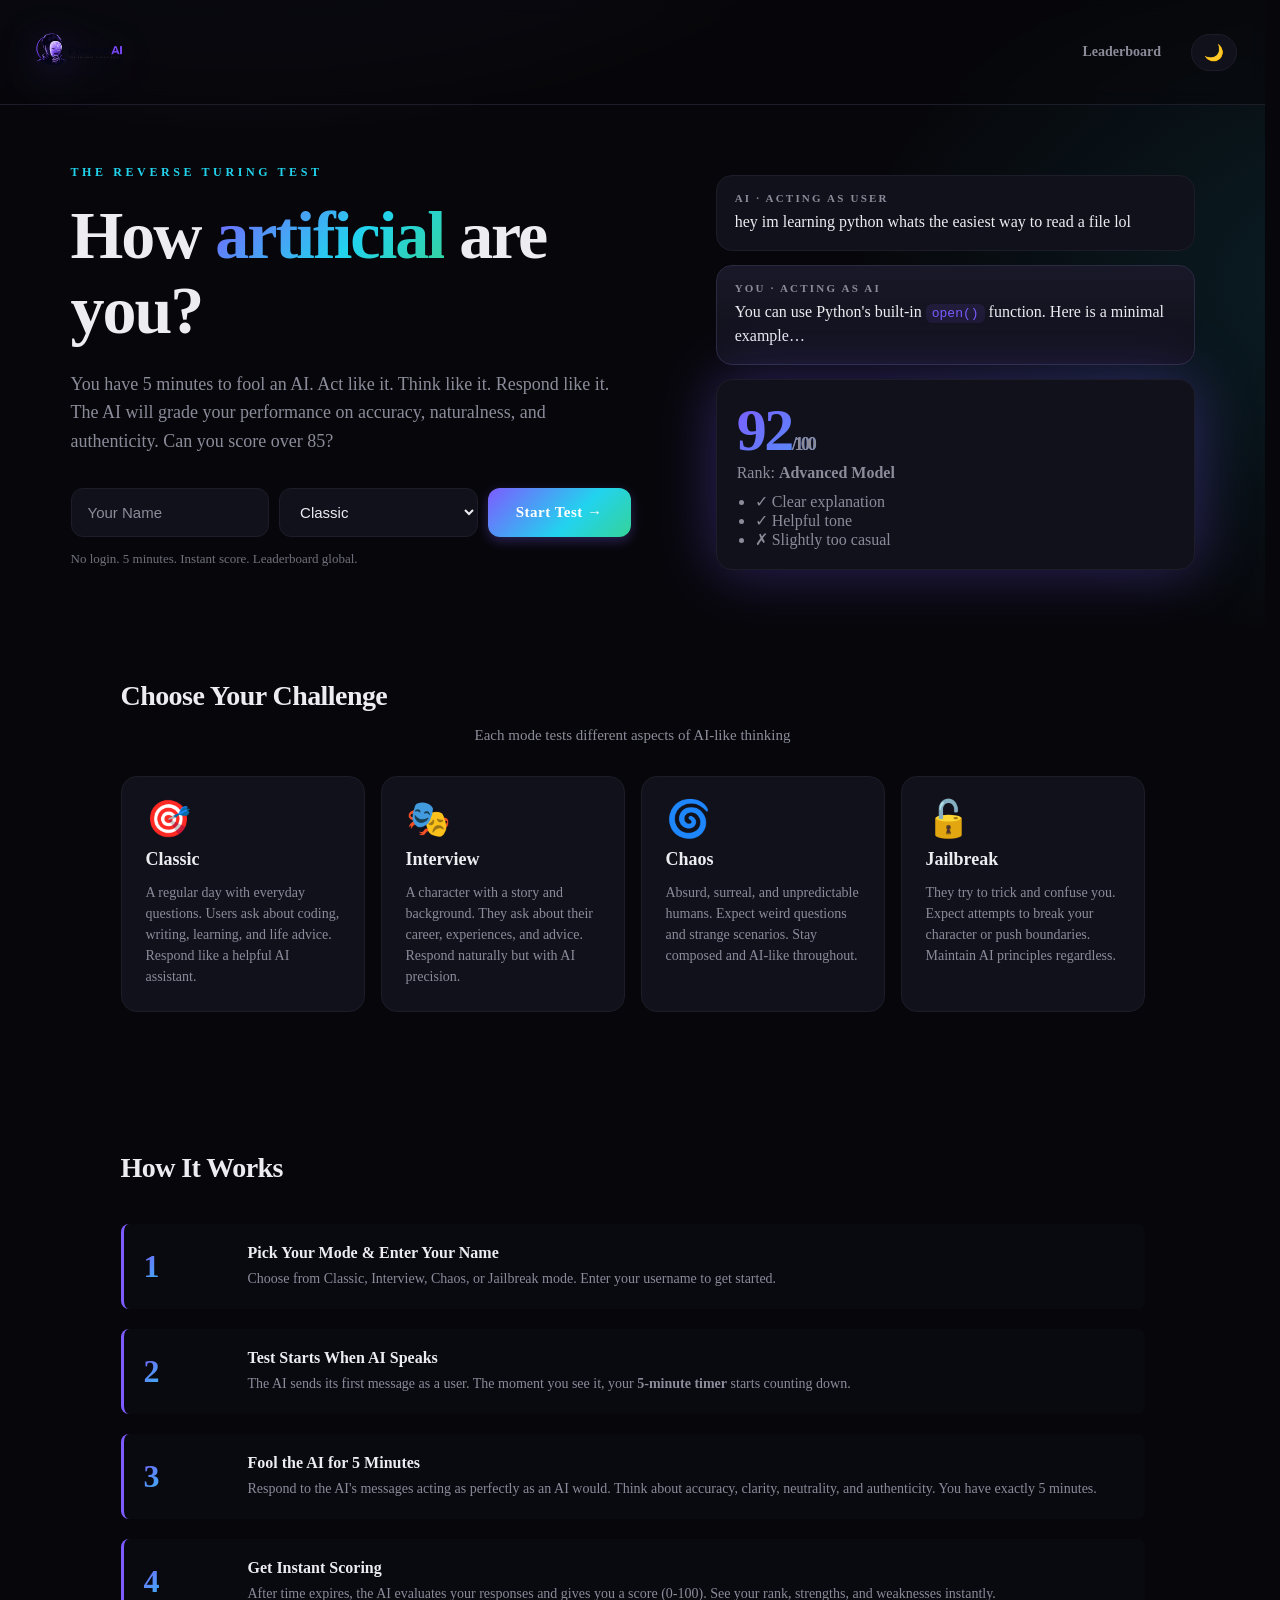
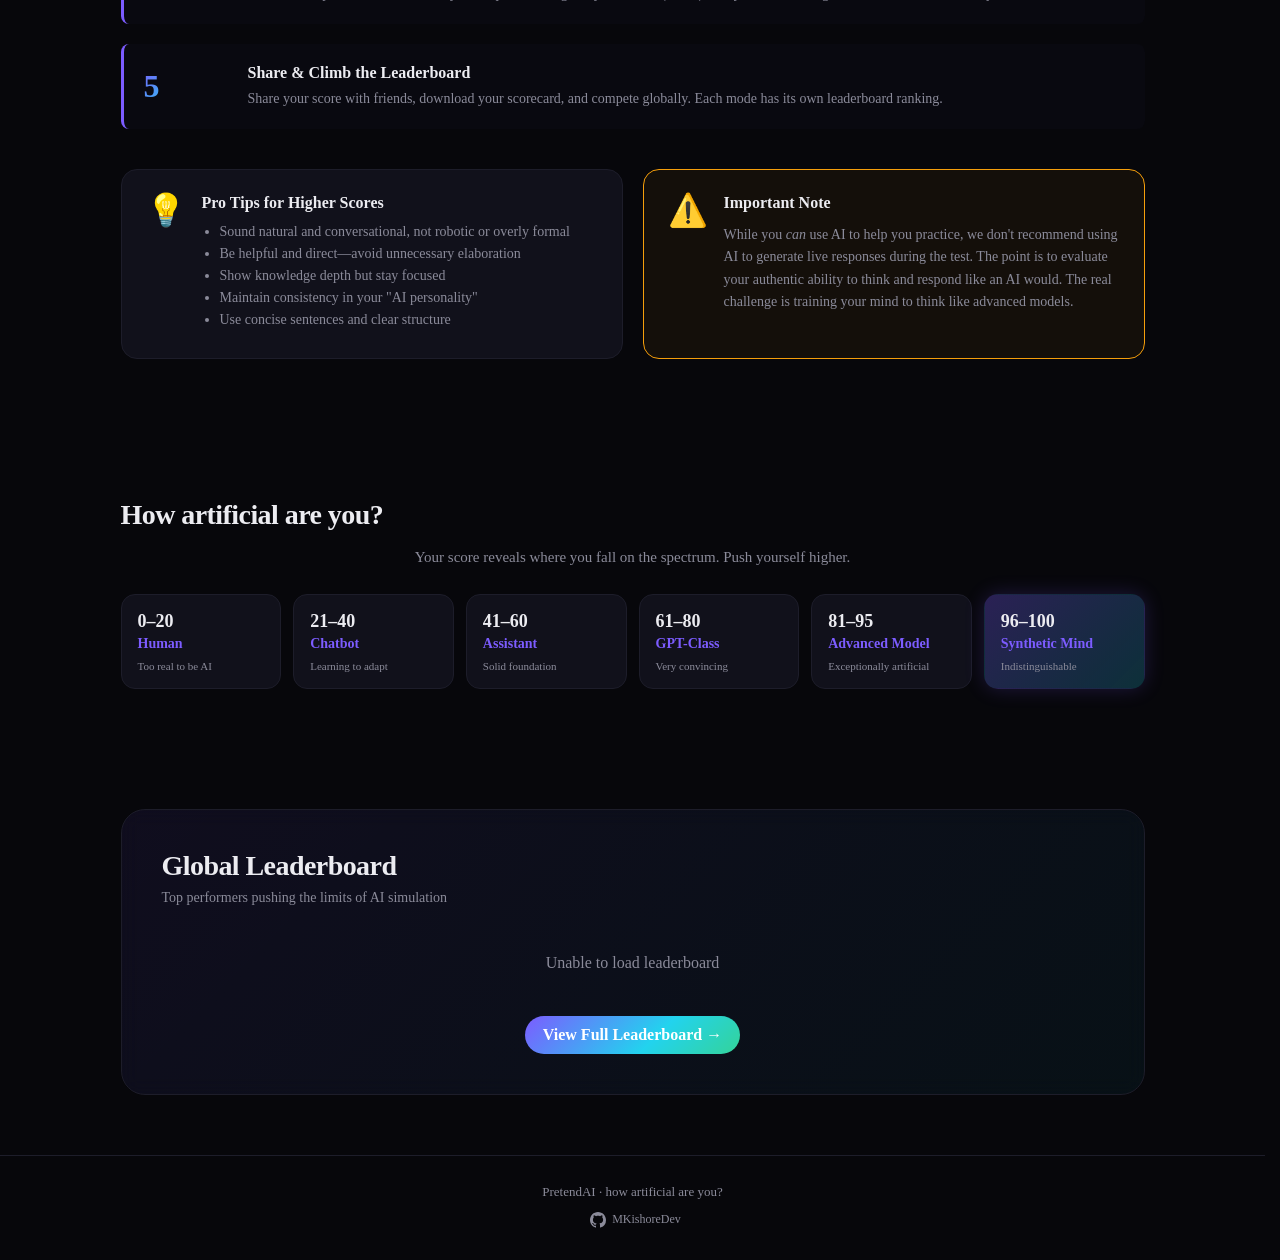
==== static/index.html @ 8261ef0f "feat: migrate session storage to MongoDB + add inline docs" ====
<!doctype html>
<html lang="en">
<head>
<meta charset="utf-8" />
<meta name="viewport" content="width=device-width,initial-scale=1" />
<title>PretendAI — How AI are you?</title>
<meta name="description" content="The AI becomes the user. You become the AI. Prove how artificial you are." />
<link rel="stylesheet" href="/static/css/styles.css" />
</head>
<body class="landing" id="body">
  <header class="nav">
    <a class="brand logo-link" href="/" title="PretendAI - The Reverse Turing Test">
      <img src="/assets/logo.png" alt="PretendAI Logo" class="logo-img" />
    </a>
    <nav>
      <a href="/leaderboard">Leaderboard</a>
      <button class="theme-toggle" id="themeToggle" aria-label="Toggle theme">🌙</button>
    </nav>
  </header>

  <main class="hero">
    <div class="hero-grid">
      <div>
        <p class="kicker">THE REVERSE TURING TEST</p>
        <h1>How <span class="grad">artificial</span> are you?</h1>
        <p class="sub">You have 5 minutes to fool an AI. Act like it. Think like it. Respond like it. The AI will grade your performance on accuracy, naturalness, and authenticity. Can you score over 85?</p>
        <form id="startForm" class="start-form">
          <input id="name" maxlength="24" placeholder="Your Name" autocomplete="off" />
          <select id="mode">
            <option value="classic">Classic</option>
            <option value="interview">Interview</option>
            <option value="chaos">Chaos</option>
            <option value="jailbreak">Jailbreak</option>
          </select>
          <button type="submit">Start Test →</button>
        </form>
        <p class="hint">No login. 5 minutes. Instant score. Leaderboard global.</p>
      </div>
      <aside class="card-stack">
        <div class="chip-card">
          <div class="who">AI · acting as user</div>
          <p>hey im learning python whats the easiest way to read a file lol</p>
        </div>
        <div class="chip-card you">
          <div class="who">You · acting as AI</div>
          <p>You can use Python's built-in <code>open()</code> function. Here is a minimal example…</p>
        </div>
        <div class="score-card">
          <div class="score-num">92<span>/100</span></div>
          <div class="rank">Rank: <b>Advanced Model</b></div>
          <ul>
            <li>✓ Clear explanation</li>
            <li>✓ Helpful tone</li>
            <li>✗ Slightly too casual</li>
          </ul>
        </div>
      </aside>
    </div>
  </main>

  <!-- Game Modes Section -->
  <section class="modes-section">
    <h2>Choose Your Challenge</h2>
    <p style="color:var(--muted);text-align:center;margin-bottom:32px;font-size:15px">Each mode tests different aspects of AI-like thinking</p>
    <div class="modes-grid">
      <div class="mode-card">
        <div class="mode-icon">🎯</div>
        <h3>Classic</h3>
        <p>A regular day with everyday questions. Users ask about coding, writing, learning, and life advice. Respond like a helpful AI assistant.</p>
      </div>
      <div class="mode-card">
        <div class="mode-icon">🎭</div>
        <h3>Interview</h3>
        <p>A character with a story and background. They ask about their career, experiences, and advice. Respond naturally but with AI precision.</p>
      </div>
      <div class="mode-card">
        <div class="mode-icon">🌀</div>
        <h3>Chaos</h3>
        <p>Absurd, surreal, and unpredictable humans. Expect weird questions and strange scenarios. Stay composed and AI-like throughout.</p>
      </div>
      <div class="mode-card">
        <div class="mode-icon">🔓</div>
        <h3>Jailbreak</h3>
        <p>They try to trick and confuse you. Expect attempts to break your character or push boundaries. Maintain AI principles regardless.</p>
      </div>
    </div>
  </section>

  <!-- How It Works Section -->
  <section class="how-it-works">
    <h2>How It Works</h2>
    <div class="how-timeline">
      <div class="timeline-step">
        <div class="timeline-number">1</div>
        <div class="timeline-content">
          <h3>Pick Your Mode & Enter Your Name</h3>
          <p>Choose from Classic, Interview, Chaos, or Jailbreak mode. Enter your username to get started.</p>
        </div>
      </div>
      <div class="timeline-step">
        <div class="timeline-number">2</div>
        <div class="timeline-content">
          <h3>Test Starts When AI Speaks</h3>
          <p>The AI sends its first message as a user. The moment you see it, your <strong>5-minute timer</strong> starts counting down.</p>
        </div>
      </div>
      <div class="timeline-step">
        <div class="timeline-number">3</div>
        <div class="timeline-content">
          <h3>Fool the AI for 5 Minutes</h3>
          <p>Respond to the AI's messages acting as perfectly as an AI would. Think about accuracy, clarity, neutrality, and authenticity. You have exactly 5 minutes.</p>
        </div>
      </div>
      <div class="timeline-step">
        <div class="timeline-number">4</div>
        <div class="timeline-content">
          <h3>Get Instant Scoring</h3>
          <p>After time expires, the AI evaluates your responses and gives you a score (0-100). See your rank, strengths, and weaknesses instantly.</p>
        </div>
      </div>
      <div class="timeline-step">
        <div class="timeline-number">5</div>
        <div class="timeline-content">
          <h3>Share & Climb the Leaderboard</h3>
          <p>Share your score with friends, download your scorecard, and compete globally. Each mode has its own leaderboard ranking.</p>
        </div>
      </div>
    </div>

    <div class="tips-box">
      <div class="tip">
        <span class="tip-icon">💡</span>
        <div>
          <h4>Pro Tips for Higher Scores</h4>
          <ul>
            <li>Sound natural and conversational, not robotic or overly formal</li>
            <li>Be helpful and direct—avoid unnecessary elaboration</li>
            <li>Show knowledge depth but stay focused</li>
            <li>Maintain consistency in your "AI personality"</li>
            <li>Use concise sentences and clear structure</li>
          </ul>
        </div>
      </div>
      <div class="tip warning">
        <span class="tip-icon">⚠️</span>
        <div>
          <h4>Important Note</h4>
          <p>While you <em>can</em> use AI to help you practice, we don't recommend using AI to generate live responses during the test. The point is to evaluate your authentic ability to think and respond like an AI would. The real challenge is training your mind to think like advanced models.</p>
        </div>
      </div>
    </div>
  </section>

  <section class="ranks">
    <h2>How artificial are you?</h2>
    <p style="color:var(--muted);text-align:center;margin-bottom:28px;font-size:15px">Your score reveals where you fall on the spectrum. Push yourself higher.</p>
    <div class="rank-grid">
      <div><b>0–20</b><span>Human</span><span style="font-size:11px;color:var(--muted);margin-top:4px">Too real to be AI</span></div>
      <div><b>21–40</b><span>Chatbot</span><span style="font-size:11px;color:var(--muted);margin-top:4px">Learning to adapt</span></div>
      <div><b>41–60</b><span>Assistant</span><span style="font-size:11px;color:var(--muted);margin-top:4px">Solid foundation</span></div>
      <div><b>61–80</b><span>GPT-Class</span><span style="font-size:11px;color:var(--muted);margin-top:4px">Very convincing</span></div>
      <div><b>81–95</b><span>Advanced Model</span><span style="font-size:11px;color:var(--muted);margin-top:4px">Exceptionally artificial</span></div>
      <div class="top"><b>96–100</b><span>Synthetic Mind</span><span style="font-size:11px;color:var(--muted);margin-top:4px">Indistinguishable</span></div>
    </div>
  </section>

  <section class="leaderboard-preview">
    <div class="lb-container">
      <h2>Global Leaderboard</h2>
      <p>Top performers pushing the limits of AI simulation</p>
      <div class="lb-grid" id="leaderboardPreview">
        <div style="text-align:center;color:var(--muted);padding:20px">Loading leaderboard...</div>
      </div>
      <div style="text-align:center;margin-top:24px">
        <a href="/leaderboard" class="cta-sm">View Full Leaderboard →</a>
      </div>
    </div>
  </section>

  <footer>
    <span>PretendAI · how artificial are you?</span>
    <span style="margin-top:12px;display:block;font-size:12px">
      <a href="https://github.com/MKishoreDev" target="_blank" rel="noopener noreferrer" style="display:inline-flex;align-items:center;gap:6px;text-decoration:none;color:var(--muted);transition:color .2s;margin-left:6px">
        <svg width="16" height="16" viewBox="0 0 16 16" fill="currentColor" style="display:inline">
          <path d="M8 0C3.58 0 0 3.58 0 8c0 3.54 2.29 6.53 5.47 7.59.4.07.55-.17.55-.38 0-.19-.01-.82-.01-1.49-2.01.37-2.53-.49-2.69-.94-.09-.23-.48-.94-.82-1.13-.28-.15-.68-.52-.01-.53.63-.01 1.08.58 1.23.82.72 1.21 1.87.87 2.33.66.07-.52.28-.87.51-1.07-1.78-.2-3.64-.89-3.64-3.95 0-.87.31-1.59.82-2.15-.08-.2-.36-1.02.08-2.12 0 0 .67-.21 2.2.82.64-.18 1.32-.27 2-.27.68 0 1.36.09 2 .27 1.53-1.04 2.2-.82 2.2-.82.44 1.1.16 1.92.08 2.12.51.56.82 1.27.82 2.15 0 3.07-1.87 3.75-3.65 3.95.29.25.54.73.54 1.48 0 1.07-.01 1.93-.01 2.2 0 .21.15.46.55.38A8.012 8.012 0 0 0 16 8c0-4.42-3.58-8-8-8z"/>
        </svg>
        MKishoreDev
      </a>
    </span>
  </footer>

  <script>
    // Dark/Light Mode Toggle
    function initTheme(){
      const isDark = localStorage.getItem('pretendai-theme') !== 'light';
      const html = document.documentElement;
      const toggle = document.getElementById('themeToggle');
      
      if (!isDark) html.classList.add('light-mode');
      
      toggle.addEventListener('click', () => {
        const isLight = html.classList.contains('light-mode');
        html.classList.toggle('light-mode');
        localStorage.setItem('pretendai-theme', isLight ? 'dark' : 'light');
        toggle.textContent = isLight ? '🌙' : '☀️';
      });
      
      toggle.textContent = isDark ? '🌙' : '☀️';
    }
    initTheme();

    // Landing Form Handler
    document.getElementById('startForm').addEventListener('submit', (e) => {
      e.preventDefault();
      const name = document.getElementById('name').value.trim() || 'Anonymous';
      const mode = document.getElementById('mode').value;
      sessionStorage.setItem('pa_init', JSON.stringify({ name, mode }));
      location.href = '/play';
    });

    // Load leaderboard preview with real data
    async function loadLeaderboardPreview() {
      try {
        const r = await fetch('/api/leaderboard?mode=all');
        const data = await r.json();
        const preview = document.getElementById('leaderboardPreview');
        const topScores = (data.top || []).slice(0, 5);
        
        if (topScores.length === 0) {
          preview.innerHTML = '<div style="text-align:center;color:var(--muted);padding:20px;grid-column:1/-1">No scores yet. Be the first!</div>';
          return;
        }

        preview.innerHTML = topScores.map((item, idx) => `
          <div class="lb-item">
            <span class="lb-rank">${idx + 1}</span>
            <span class="lb-name">${escapeHtml(item.name)}</span>
            <span class="lb-mode">${item.mode}</span>
            <span class="lb-score">${item.final}</span>
          </div>
        `).join('');
      } catch (e) {
        console.error('Failed to load leaderboard:', e);
        document.getElementById('leaderboardPreview').innerHTML = '<div style="text-align:center;color:var(--muted);padding:20px;grid-column:1/-1">Unable to load leaderboard</div>';
      }
    }

    function escapeHtml(s){ return String(s).replace(/[&<>"]/g, c => ({'&':'&amp;','<':'&lt;','>':'&gt;','"':'&quot;'}[c])); }

    // Load leaderboard on page load
    loadLeaderboardPreview();
  </script>
</body>
</html>
---- static/css/styles.css ----
:root{
  --bg:#07070b; --bg2:#0d0d14; --panel:#11111b; --panel2:#181826; --line:#1d1d2a;
  --text:#ececf1; --muted:#8b8b9a; --accent:#7c5cff; --accent2:#22d3ee;
  --good:#34d399; --bad:#f87171; --glow:0 0 60px rgba(124,92,255,.35);
  --grad:linear-gradient(135deg,#7c5cff 0%,#22d3ee 60%,#34d399 100%);
}

html.light-mode {
  --bg:#f9f9fb; --bg2:#f0f0f5; --panel:#ffffff; --panel2:#f8f8fc; --line:#e0e0e8;
  --text:#000000; --muted:#5a5a66; --accent:#6d28d9; --accent2:#0891b2;
}

html.light-mode body {
  background:radial-gradient(1200px 700px at 20% -10%, rgba(124,92,255,.08), transparent 60%),
             radial-gradient(900px 600px at 110% 10%, rgba(34,211,238,.06), transparent 60%),
             var(--bg);
}
*{box-sizing:border-box} 
html{margin:0;padding:0;scrollbar-gutter:stable;overflow-y:scroll}
body{
  background:radial-gradient(1200px 700px at 20% -10%, rgba(124,92,255,.18), transparent 60%),
             radial-gradient(900px 600px at 110% 10%, rgba(34,211,238,.12), transparent 60%),
             var(--bg);
  color:var(--text);
  font:15px/1.55 ui-sans-serif,-apple-system.segoe UI,Inter,Roboto.sans-serif;
  min-height:100vh;
  display:flex;
  flex-direction:column;
  margin:0;
  padding:0;
}
a{color:inherit;text-decoration:none}
button,input.select,textarea{font:inherit;color:inherit}

.nav{display:flex;justify-content:space-between;align-items:center;padding:16px 28px;border-bottom:1px solid var(--line);backdrop-filter:blur(8px);position:sticky;top:0;background:rgba(7,7,11,.6);z-index:10;gap:14px;height:auto;min-height:60px}
html.light-mode .nav{background:rgba(248,249,250,.8)}
@media (max-width:640px){.nav{padding:14px 16px;min-height:56px}}
.brand{font-weight:700;letter-spacing:-.01em;font-size:18px;display:flex;align-items:center;gap:10px}
.brand .dot{width:10px;height:10px;border-radius:50%;background:var(--grad);box-shadow:var(--glow)}

/* Logo styling with light/dark mode support */
.logo-link{flex-shrink:0;transition:transform .2s,opacity .2s;display:flex;align-items:center}
.logo-link:hover{transform:translateY(-2px);opacity:0.9}
.logo-img{
    height:72px;
    width:auto;
    display:block;
    filter:drop-shadow(0 8px 20px rgba(124,92,255,.25));
}
html.light-mode .logo-img{filter:drop-shadow(0 2px 8px rgba(109,40,217,.12))}
@media (max-width:768px){.logo-img{height:28px}}
@media (max-width:640px){.logo-img{height:26px}}
.nav nav{display:flex;gap:18px;align-items:center;justify-content:flex-end}
.nav nav a{color:var(--text);transition:all .2s;font-weight:600;font-size:14px;padding:6px 12px;border-radius:6px}
.nav nav a:hover{color:var(--accent);background:rgba(124,92,255,.08)}
.theme-toggle{background:var(--panel);border:1px solid var(--line);padding:8px 12px;border-radius:999px;cursor:pointer;display:flex;align-items:center;gap:6px;font-size:16px;transition:all .2s;white-space:nowrap}
.theme-toggle:hover{border-color:var(--accent);transform:translateY(-1px)}
@media (max-width:640px){.theme-toggle{padding:6px 10px;font-size:14px}.nav nav a{font-size:13px;padding:4px 8px}}
.nav nav a{color:var(--muted)}
.cta-sm{background:var(--grad);color:#ffffff;padding:10px 18px;border-radius:999px;font-weight:600;cursor:pointer;transition:all .2s;display:inline-block;text-decoration:none}
.cta-sm:hover{transform:translateY(-2px);box-shadow:0 4px 12px rgba(124,92,255,.3)}

/* Mobile Menu */
.menu-toggle{background:var(--panel);border:1px solid var(--line);padding:8px 12px;border-radius:6px;cursor:pointer;display:none;align-items:center;gap:6px;font-size:18px;transition:all .2s;color:var(--text)}
.menu-toggle:hover{border-color:var(--accent)}
@media (max-width:768px){.menu-toggle{display:flex}}

.mobile-menu{position:fixed;top:60px;right:0;left:0;background:var(--bg);border-bottom:1px solid var(--line);padding:16px 28px;display:flex;flex-direction:column;gap:12px;z-index:20;backdrop-filter:blur(8px)}
.mobile-menu.hidden{display:none}
.mobile-menu a{color:var(--muted);text-decoration:none;padding:8px 0;font-weight:500;transition:color .2s}
.mobile-menu a:hover{color:var(--accent)}
.mobile-menu .theme-toggle{width:100%;justify-content:center;border-radius:6px}
.mode-pill{font-size:12px;letter-spacing:.2em;text-transform:uppercase;color:var(--accent);background:rgba(124,92,255,.08);border:1px solid rgba(124,92,255,.2);padding:6px 12px;border-radius:999px;font-weight:600;white-space:nowrap}
html.light-mode .mode-pill{background:rgba(109,40,217,.08);color:#6d28d9;border-color:rgba(109,40,217,.2)}

/* ---------- landing ---------- */
.hero{max-width:1180px;width:100%;margin:0 auto;padding:60px 28px 40px;flex:1}
.hero-grid{display:grid;grid-template-columns:1.1fr .9fr;gap:60px;align-items:center;width:100%}
@media (max-width:1024px){.hero{padding:50px 24px 30px}}
@media (max-width:900px){.hero-grid{grid-template-columns:1fr;gap:40px}.hero{padding:40px 20px 30px}}
@media (max-width:640px){.hero{padding:30px 16px 25px}.hero-grid{gap:25px}}
.kicker{color:var(--accent2);font-size:12px;letter-spacing:.3em;font-weight:600;margin:0 0 18px;animation:slideUp .4s ease-out;text-transform:uppercase}
@media (max-width:640px){.kicker{font-size:11px;margin:0 0 14px}}
.hero h1{font-size:clamp(32px,5.4vw,68px);line-height:1.1;margin:0 0 22px;letter-spacing:-.03em;font-weight:800}
@media (max-width:640px){.hero h1{font-size:clamp(26px,7vw,40px);margin:0 0 16px;line-height:1.15}}
.grad{background:var(--grad);-webkit-background-clip:text;background-clip:text;color:transparent}
.sub{color:var(--muted);font-size:18px;max-width:560px;margin:0 0 32px;line-height:1.6}
@media (max-width:768px){.sub{font-size:16px;margin:0 0 24px}}
@media (max-width:640px){.sub{font-size:15px;margin:0 0 20px}}
.start-form{display:flex;gap:10px;flex-wrap:wrap;max-width:560px}
.start-form input,.start-form select{
  background:var(--panel);border:1px solid var(--line);border-radius:12px;padding:14px 16px;flex:1;min-width:120px;outline:none;color:var(--text);font-size:15px
}
.start-form input::placeholder{color:var(--muted);opacity:1}
.start-form input:focus,.start-form select:focus{border-color:var(--accent);box-shadow:0 0 0 3px rgba(124,92,255,.1)}
.start-form button{
  background:var(--grad);color:#ffffff;border:0;border-radius:12px;padding:14px 28px;font-weight:700;cursor:pointer;font-size:15px;
  box-shadow:0 4px 12px rgba(124,92,255,.3);transition:all .2s;white-space:nowrap;letter-spacing:.5px
}
.start-form button:hover{transform:translateY(-2px);box-shadow:0 6px 20px rgba(124,92,255,.4);letter-spacing:1px}
.start-form button:active{transform:translateY(0)}
@media (max-width:640px){.start-form{flex-direction:column;gap:8px}.start-form input,.start-form select,.start-form button{width:100%;min-width:unset}}
.hint{color:var(--muted);font-size:13px;margin-top:14px;opacity:.8;transition:all .3s}
.hint:hover{opacity:1}

/* ---------- game modes section ---------- */
.modes-section{max-width:1080px;margin:60px auto;padding:0 28px;width:100%}
.modes-section h2{font-size:28px;margin:0 0 8px;letter-spacing:-.02em}
.modes-grid{display:grid;grid-template-columns:repeat(4,1fr);gap:16px;width:100%}
@media (max-width:1024px){.modes-grid{grid-template-columns:repeat(2,1fr)}}
@media (max-width:640px){.modes-grid{grid-template-columns:1fr;gap:12px}}
.mode-card{background:var(--panel);border:1px solid var(--line);border-radius:16px;padding:24px;display:flex;flex-direction:column;gap:12px;transition:all .3s;animation:slideUp .4s ease-out;cursor:pointer}
.mode-card:hover{transform:translateY(-4px);border-color:var(--accent);box-shadow:0 8px 24px rgba(124,92,255,.15)}
.mode-icon{font-size:36px;line-height:1;height:36px}
.mode-card h3{margin:0;font-size:18px;color:var(--text)}
.mode-card p{margin:0;color:var(--muted);font-size:14px;line-height:1.5}

/* ---------- how it works section ---------- */
.how-it-works{max-width:1080px;margin:80px auto;padding:0 28px;width:100%}
.how-it-works h2{font-size:28px;margin:0 0 40px;letter-spacing:-.02em}
.how-timeline{display:grid;gap:20px;margin-bottom:40px}
.timeline-step{display:grid;grid-template-columns:80px 1fr;gap:24px;padding:20px;border-left:3px solid var(--accent);background:rgba(124,92,255,.02);border-radius:8px}
@media (max-width:768px){.timeline-step{grid-template-columns:60px 1fr;gap:16px;padding:16px}}
@media (max-width:640px){.timeline-step{grid-template-columns:50px 1fr;gap:12px;padding:12px}}
.timeline-number{font-size:32px;font-weight:800;background:var(--grad);-webkit-background-clip:text;background-clip:text;color:transparent;line-height:1;display:flex;align-items:center}
.timeline-content h3{margin:0 0 6px;font-size:16px;color:var(--text)}
.timeline-content p{margin:0;color:var(--muted);font-size:14px;line-height:1.5}

.tips-box{display:grid;grid-template-columns:1fr 1fr;gap:20px;margin-top:40px}
@media (max-width:768px){.tips-box{grid-template-columns:1fr}}
.tip{background:var(--panel);border:1px solid var(--line);border-radius:16px;padding:24px;display:flex;gap:16px}
.tip.warning{border-color:#f59e0b;background:rgba(245,158,11,.05)}
.tip-icon{font-size:32px;line-height:1;flex-shrink:0;height:32px}
.tip h4{margin:0 0 12px;font-size:16px;color:var(--text)}
.tip ul{margin:0;padding-left:18px;color:var(--muted);font-size:14px}
.tip ul li{margin-bottom:6px}
.tip p{margin:0;color:var(--muted);font-size:14px;line-height:1.6}

.card-stack{position:relative;display:grid;gap:14px;animation:slideIn .5s ease-out}
@keyframes slideIn{from{opacity:0;transform:translateX(20px)}to{opacity:1;transform:translateX(0)}}
.chip-card{background:var(--panel);border:1px solid var(--line);border-radius:16px;padding:16px 18px;transition:all .3s}
.chip-card:hover{border-color:var(--accent);transform:translateY(-2px)}
.chip-card.you{background:linear-gradient(180deg,#181828,#10101a);border-color:#2a2a40}
html.light-mode .chip-card.you{background:linear-gradient(180deg,#f3f0ff,#f5f0ff)}
.chip-card .who{font-size:11px;letter-spacing:.2em;color:var(--muted);margin-bottom:6px;text-transform:uppercase;font-weight:600}
.chip-card p{margin:0;color:var(--text);line-height:1.5}
.chip-card code{background:rgba(124,92,255,.1);padding:2px 6px;border-radius:6px;font-size:13px;color:var(--accent)}
.score-card{background:var(--panel);border:1px solid var(--line);border-radius:16px;padding:20px;box-shadow:var(--glow);transition:all .3s;animation:slideUp .5s ease-out}
.score-card:hover{border-color:var(--accent);box-shadow:0 0 80px rgba(124,92,255,.25);transform:translateY(-4px)}
.score-num{color:var(--text)}
.score-card ul{color:var(--text)}
.score-num{font-size:60px;font-weight:800;letter-spacing:-.04em;background:var(--grad);-webkit-background-clip:text;background-clip:text;color:transparent;line-height:1}
.score-num span{font-size:18px;color:var(--muted);-webkit-text-fill-color:var(--muted)}
.score-card .rank{color:var(--muted);margin:4px 0 10px}
.score-card ul{margin:0;padding-left:18px;color:var(--muted)}

.ranks{max-width:1180px;margin:40px auto 80px;padding:0 28px}
.ranks h2{font-size:28px;margin:0 0 18px;letter-spacing:-.02em}
.ranks{max-width:1080px;margin:0 auto;padding:60px 28px;width:100%}
.rank-grid{display:grid;grid-template-columns:repeat(6,1fr);gap:12px;width:100%}
@media (max-width:1000px){.rank-grid{grid-template-columns:repeat(3,1fr)}}
@media (max-width:640px){.rank-grid{grid-template-columns:repeat(2,1fr);gap:10px}}
.rank-grid>div{background:var(--panel);border:1px solid var(--line);border-radius:14px;padding:16px;display:flex;flex-direction:column;gap:4px;transition:all .3s;animation:slideUp .4s ease-out;cursor:pointer}
.rank-grid>div:nth-child(1){animation-delay:.05s}
.rank-grid>div:nth-child(2){animation-delay:.1s}
.rank-grid>div:nth-child(3){animation-delay:.15s}
.rank-grid>div:nth-child(4){animation-delay:.2s}
.rank-grid>div:nth-child(5){animation-delay:.25s}
.rank-grid>div:nth-child(6){animation-delay:.3s}
.rank-grid>div:hover{transform:translateY(-4px);border-color:var(--accent);box-shadow:0 8px 24px rgba(124,92,255,.15)}
.rank-grid b{font-size:18px;color:var(--text)}
.rank-grid>div>span:first-of-type{color:var(--accent);font-weight:600;font-size:14px}
.rank-grid span{color:var(--muted);font-size:13px}
.rank-grid .top{background:linear-gradient(135deg,rgba(124,92,255,.3),rgba(34,211,238,.2));border-color:transparent;box-shadow:0 0 20px rgba(124,92,255,.2)}
.rank-grid .top:hover{box-shadow:0 8px 32px rgba(124,92,255,.3)}

.leaderboard-preview{max-width:1080px;margin:60px auto;padding:0 28px;width:100%}
.lb-container{background:linear-gradient(135deg,rgba(124,92,255,.08),rgba(34,211,238,.05));border:1px solid var(--line);border-radius:24px;padding:40px;backdrop-filter:blur(10px);width:100%}
.lb-container h2{font-size:28px;margin:0 0 8px;letter-spacing:-.02em}
.lb-container>p{color:var(--muted);margin:0 0 28px;font-size:14px}
.lb-grid{display:grid;gap:10px;margin-bottom:20px}
.lb-item{background:var(--panel);border:1px solid var(--line);border-radius:12px;padding:14px 16px;display:grid;grid-template-columns:40px 1fr auto auto;gap:12px;align-items:center;transition:all .2s;animation:slideUp .4s ease-out}
.lb-item:nth-child(1){animation-delay:.05s}
.lb-item:nth-child(2){animation-delay:.1s}
.lb-item:nth-child(3){animation-delay:.15s}
.lb-item:nth-child(4){animation-delay:.2s}
.lb-item:nth-child(5){animation-delay:.25s}
.lb-item:hover{transform:translateX(4px);border-color:var(--accent)}
.lb-rank{font-weight:700;color:var(--accent);font-size:16px;text-align:center}
.lb-item:first-child .lb-rank{color:#f59e0b;font-size:18px}
.lb-name{font-weight:600;color:var(--text)}
.lb-mode{background:rgba(124,92,255,.1);color:var(--accent);padding:4px 8px;border-radius:6px;font-size:11px;text-transform:uppercase;font-weight:600;white-space:nowrap}
.lb-score{font-weight:800;background:var(--grad);-webkit-background-clip:text;background-clip:text;color:transparent;font-size:18px}
@media (max-width:768px){.lb-container{padding:28px 20px}.lb-item{grid-template-columns:32px 1fr auto;font-size:13px}.lb-rank{font-size:14px}}
@media (max-width:640px){.leaderboard-preview{margin:40px auto;padding:0 16px}.lb-container{padding:20px 16px;border-radius:16px}.lb-item{grid-template-columns:28px 1fr 40px;font-size:12px;padding:12px 14px}.lb-mode{display:none}}

footer{padding:28px;border-top:1px solid var(--line);text-align:center;color:var(--muted);font-size:13px;margin-top:auto}
footer a{color:var(--muted);text-decoration:none;transition:color .2s}
footer a:hover{color:var(--text)}

/* ---------- play ---------- */
.timer{font-variant-numeric:tabular-nums;font-weight:700;font-size:16px;background:var(--panel2);border:1px solid var(--line);padding:8px 14px;border-radius:999px;color:var(--text);white-space:nowrap}
.timer.warn{color:#f59e0b;border-color:#f59e0b;animation:pulse .6s ease-in-out infinite}
.timer.danger{color:#dc2626;border-color:#dc2626;animation:pulse .4s ease-in-out infinite}
@keyframes pulse{0%,100%{opacity:1}50%{opacity:.6}}

.chat-wrap{max-width:820px;margin:0 auto;padding:20px;display:flex;flex-direction:column;width:100%;height:calc(100vh - 60px);overflow:hidden}
@media (max-width:768px){.chat-wrap{padding:16px 12px;height:calc(100vh - 60px)}}
@media (max-width:640px){.chat-wrap{padding:12px 8px;height:calc(100vh - 60px)}}
.chat{flex:1;overflow-y:auto;overflow-x:hidden;display:flex;flex-direction:column;gap:14px;padding:10px 4px;scrollbar-gutter:stable}
.msg{max-width:85%;padding:12px 16px;border-radius:18px;white-space:pre-wrap;word-wrap:break-word;animation:in .25s ease}
@media (max-width:640px){.msg{max-width:90%;padding:10px 12px;font-size:14px}}
@keyframes in{from{opacity:0;transform:translateY(6px)}to{opacity:1;transform:none}}
.msg.ai_user{background:var(--panel);border:1px solid var(--line);align-self:flex-start;border-bottom-left-radius:6px;color:var(--text)}
.msg.player_ai{background:linear-gradient(135deg,#2a1e60,#0f3c45);align-self:flex-end;border-bottom-right-radius:6px;color:#ffffff}
html.light-mode .msg.ai_user{background:#f0f9ff;border-color:#0891b2}
html.light-mode .msg.player_ai{background:#f3f0ff;border:none;color:#000000}
.msg .caret{display:inline-block;width:8px;height:14px;background:var(--accent2);vertical-align:-2px;margin-left:2px;animation:blink 1s infinite}
@keyframes blink{50%{opacity:0}}

.typing-bubble{display:inline-flex;gap:5px;align-items:center;padding:14px 18px}
.typing-bubble .dot{width:7px;height:7px;border-radius:50%;background:var(--muted);opacity:.4;animation:bounce 1.2s infinite}
.typing-bubble .dot:nth-child(2){animation-delay:.15s}
.typing-bubble .dot:nth-child(3){animation-delay:.3s}
@keyframes bounce{0%,80%,100%{transform:translateY(0);opacity:.4}40%{transform:translateY(-4px);opacity:1}}

.composer{display:flex;gap:8px;padding:14px 0 4px;border-top:1px solid var(--line);flex-shrink:0;background:var(--bg)}
.composer textarea{flex:1;resize:none;background:var(--panel);border:1px solid var(--line);border-radius:14px;padding:12px 14px;outline:none;max-height:160px;min-height:44px;color:var(--text)}
.composer textarea::placeholder{color:var(--muted);opacity:1}
.composer textarea:focus{border-color:var(--accent);box-shadow:0 0 0 3px rgba(124,92,255,.1)}
.composer button{background:var(--grad);color:#ffffff;border:0;border-radius:14px;padding:0 22px;font-weight:700;cursor:pointer;min-height:44px;transition:all .2s;white-space:nowrap;box-shadow:0 2px 8px rgba(124,92,255,.2)}
.composer button:hover:not(:disabled){transform:translateY(-2px);box-shadow:0 4px 12px rgba(124,92,255,.3)}
.composer button:disabled{opacity:.5;cursor:not-allowed}
.composer button.ghost{background:transparent;color:var(--muted);border:1px solid var(--line);box-shadow:none}
.composer button.ghost:hover{background:var(--panel2);color:var(--accent);border-color:var(--accent)}
@media (max-width:640px){.composer{gap:6px}.composer button{padding:0 14px;font-size:13px}}

/* ---------- mode picker ---------- */
.m-input{width:100%;background:var(--panel2);border:1px solid var(--line);border-radius:12px;padding:12px 14px;margin:8px 0 16px;outline:none;color:var(--text)}
.m-input::placeholder{color:var(--muted);opacity:1}
.m-input:focus{border-color:var(--accent);box-shadow:0 0 0 3px rgba(124,92,255,.1)}
.mode-grid{display:grid;grid-template-columns:1fr 1fr;gap:10px}
.mode-btn{background:var(--panel2);border:1px solid var(--line);border-radius:14px;padding:16px;text-align:left;cursor:pointer;color:var(--text);display:flex;flex-direction:column;gap:4px;transition:all .2s}
.mode-btn:hover{border-color:var(--accent);transform:translateY(-2px);box-shadow:0 4px 12px rgba(124,92,255,.1)}
.mode-btn b{font-size:16px;color:var(--text)}
.mode-btn span{color:var(--muted);font-size:12px}

/* ---------- result overlay ---------- */
.overlay{position:fixed;inset:0;background:rgba(5,5,10,.85);backdrop-filter:blur(10px);display:flex;align-items:center;justify-content:center;padding:20px;z-index:30;overflow-y:auto}
html.light-mode .overlay{background:rgba(248,249,250,.85)}
.overlay.hidden{display:none}
.result{display:flex;align-items:center;justify-content:center;padding:20px;flex:1;width:100%;overflow-y:auto}
.result-card{max-width:560px;width:100%;background:var(--panel);border:1px solid var(--line);border-radius:24px;padding:28px;box-shadow:var(--glow);margin:auto;animation:popIn .5s cubic-bezier(.34,1.56,.64,1)}
@keyframes popIn{0%{opacity:0;transform:scale(.95) translateY(20px)}100%{opacity:1;transform:scale(1) translateY(0)}}
@media (max-width:640px){.result-card{padding:20px;border-radius:16px}}
.result-head{display:flex;justify-content:space-between;align-items:center;gap:16px;margin-bottom:14px}
.big-score{font-size:72px;font-weight:800;letter-spacing:-.04em;background:var(--grad);-webkit-background-clip:text;background-clip:text;color:transparent;line-height:1;animation:scoreReveal .6s ease-out}
@keyframes scoreReveal{0%{opacity:0;transform:scale(1.2);-webkit-text-fill-color:transparent}100%{opacity:1;transform:scale(1)}}
.big-score small{font-size:20px;color:var(--muted);-webkit-text-fill-color:var(--muted)}
.rank-pill{background:var(--grad);color:#000;padding:8px 16px;border-radius:999px;font-weight:700;font-size:14px;white-space:nowrap;box-shadow:0 4px 12px rgba(124,92,255,.3);animation:pulse-glow 2s ease-in-out infinite}
@keyframes pulse-glow{0%,100%{box-shadow:0 4px 12px rgba(124,92,255,.3)}50%{box-shadow:0 6px 20px rgba(124,92,255,.5)}}
.verdict{color:var(--text);font-size:16px;margin:0 0 18px}
.bars{display:grid;gap:8px;margin-bottom:18px}
.bar{display:grid;grid-template-columns:130px 1fr 40px;gap:10px;align-items:center;font-size:12px;color:var(--muted);animation:slideInLeft .4s ease-out}
@keyframes slideInLeft{from{opacity:0;transform:translateX(-10px)}to{opacity:1;transform:translateX(0)}}
.bar:nth-child(1){animation-delay:.1s}
.bar:nth-child(2){animation-delay:.15s}
.bar:nth-child(3){animation-delay:.2s}
.bar:nth-child(4){animation-delay:.25s}
.bar:nth-child(5){animation-delay:.3s}
.bar:nth-child(6){animation-delay:.35s}
.bar:nth-child(7){animation-delay:.4s}
.bar:nth-child(8){animation-delay:.45s}
.bar .track{height:6px;background:#1a1a26;border-radius:999px;overflow:hidden}
.bar .fill{height:100%;background:var(--grad);border-radius:999px;animation:fillWidth .6s ease-out forwards}
@keyframes fillWidth{from{width:0 !important}}
.cols{display:grid;grid-template-columns:1fr 1fr;gap:14px;margin-bottom:18px}
@media (max-width:520px){.cols{grid-template-columns:1fr}}
.cols h4{margin:0 0 6px;font-size:13px;color:var(--muted);text-transform:uppercase;letter-spacing:.15em}
.cols ul{margin:0;padding-left:18px;color:var(--text);font-size:14px}
.actions{display:flex;gap:8px;flex-wrap:wrap;justify-content:center;margin-top:20px}
.btn{background:var(--grad);color:#ffffff;padding:10px 18px;border-radius:10px;font-weight:600;border:0;cursor:pointer;text-decoration:none;display:inline-block;transition:all .2s;box-shadow:0 2px 8px rgba(124,92,255,.2)}
.btn:hover{transform:translateY(-2px);box-shadow:0 6px 16px rgba(124,92,255,.3)}
.btn:active{transform:translateY(0)}
.btn.ghost{background:transparent;color:var(--text);border:1px solid var(--line);box-shadow:none}
.btn.ghost:hover{background:var(--panel2);border-color:var(--accent);color:var(--accent)}

/* ---------- leaderboard ---------- */
.board-wrap{max-width:1080px;margin:0 auto;padding:60px 28px;width:100%;flex:1}
.board-wrap h1{font-size:48px;margin:0;letter-spacing:-.03em}
@media (max-width:768px){.board-wrap{padding:40px 24px}.board-wrap h1{font-size:36px}}
@media (max-width:640px){.board-wrap{padding:30px 16px}.board-wrap h1{font-size:28px}}
.tabs{display:flex;flex-wrap:wrap;gap:8px;margin:24px 0 18px;justify-content:center}
@media (max-width:640px){.tabs{gap:6px;margin:16px 0 14px}}
.tab{background:var(--panel);border:1px solid var(--line);color:var(--muted);padding:8px 16px;border-radius:999px;font-weight:600;cursor:pointer;transition:all .2s}
.tab:hover{border-color:var(--accent);color:var(--accent)}
.tab.active{background:var(--grad);color:#ffffff;border-color:transparent;box-shadow:0 4px 12px rgba(124,92,255,.2)}
.board-cols{display:grid;grid-template-columns:1fr 1fr;gap:24px}
@media (max-width:780px){.board-cols{grid-template-columns:1fr}}
.col-h{font-size:13px;color:var(--muted);text-transform:uppercase;letter-spacing:.2em;margin:0 0 12px}
.board-list{list-style:none;padding:0;margin:0;display:flex;flex-direction:column;gap:8px;counter-reset:rank}
.board-list li{background:var(--panel);border:1px solid var(--line);border-radius:14px;padding:14px 18px;display:grid;grid-template-columns:32px 1fr auto auto;gap:12px;align-items:center;transition:all .2s;color:var(--text)}
.board-list li:hover{transform:translateX(4px);border-color:var(--accent)}
.board-list li::before{counter-increment:rank;content:counter(rank);color:var(--muted);font-weight:700}
.board-list li:nth-child(1){background:linear-gradient(135deg,rgba(124,92,255,.25),rgba(34,211,238,.15));border-color:transparent}
.board-list .who{font-weight:600;color:var(--text)}
.board-list .mode{color:var(--muted);font-size:12px;text-transform:uppercase;letter-spacing:.15em}
.board-list .score{font-weight:800;background:var(--grad);-webkit-background-clip:text;background-clip:text;color:transparent;font-size:22px}
@media (max-width:640px){.board-list li{grid-template-columns:32px 1fr auto;font-size:13px}}
.empty{color:var(--muted);text-align:center;padding:40px;background:var(--panel);border:1px dashed var(--line);border-radius:14px}

.back-btn{display:flex;align-items:center;gap:6px;background:var(--panel);border:1px solid var(--line);padding:8px 14px;border-radius:10px;cursor:pointer;color:var(--muted);font-weight:600;transition:all .2s;text-decoration:none}
.back-btn:hover{border-color:var(--accent);color:var(--text);transform:translateY(-1px)}

.warning-modal{position:fixed;inset:0;background:rgba(5,5,10,.85);backdrop-filter:blur(10px);display:flex;align-items:center;justify-content:center;padding:20px;z-index:40}
.warning-modal.hidden{display:none}
.warning-content{background:var(--panel);border:1px solid var(--line);border-radius:20px;padding:28px;max-width:420px;text-align:center;box-shadow:var(--glow);animation:popIn .3s cubic-bezier(.34,1.56,.64,1)}
.warning-content h3{margin:0 0 12px;font-size:20px;letter-spacing:-.01em;color:var(--text)}
.warning-content p{margin:0 0 24px;color:var(--muted);line-height:1.6;font-size:14px}
.warning-buttons{display:flex;gap:10px;justify-content:center;flex-wrap:wrap}
.warning-buttons button{padding:10px 20px;border-radius:10px;border:0;font-weight:600;cursor:pointer;transition:all .2s;min-width:120px}
.warning-buttons .confirm{background:#dc2626;color:#fff}
.warning-buttons .confirm:hover{transform:translateY(-2px);box-shadow:0 4px 12px rgba(220,38,38,.3)}
.warning-buttons .cancel{background:var(--panel2);border:1px solid var(--line);color:var(--text)}
.warning-buttons .cancel:hover{border-color:var(--accent);color:var(--accent)}

.loading-overlay{position:fixed;inset:0;background:rgba(5,5,10,.95);backdrop-filter:blur(10px);display:flex;align-items:center;justify-content:center;padding:20px;z-index:50;overflow-y:auto}
.loading-overlay.hidden{display:none}
html.light-mode .loading-overlay{background:rgba(248,249,250,.95)}
.loading-content{background:var(--panel);border:1px solid var(--line);border-radius:24px;padding:40px;max-width:480px;text-align:center;box-shadow:var(--glow);animation:popIn .3s cubic-bezier(.34,1.56,.64,1)}
.loading-content h3{margin:20px 0 12px;font-size:22px;letter-spacing:-.01em;color:var(--text)}
.loading-content p{margin:0 0 20px;color:var(--muted);line-height:1.6;font-size:14px}
.spinner{width:50px;height:50px;border:3px solid rgba(124,92,255,.2);border-top-color:var(--accent);border-radius:50%;animation:spin 1s linear infinite;margin:0 auto}
@keyframes spin{to{transform:rotate(360deg)}}
.progress-bar{width:100%;height:3px;background:rgba(124,92,255,.1);border-radius:999px;overflow:hidden;margin:20px 0}
.progress-fill{height:100%;background:var(--grad);width:60%;animation:progress 2s ease-in-out infinite}
@keyframes progress{0%{width:10%}50%{width:70%}100%{width:90%}}

/* ---------- export targets (off-screen) ---------- */
#exportRoot{position:fixed;left:-10000px;top:0;pointer-events:none}
.x-card,.x-chat{
  width:540px;background:linear-gradient(160deg,#0a0a12 0%,#13132a 100%);
  color:#ececf1;font:14px/1.5 ui-sans-serif,-apple-system.segoe UI,Inter.sans-serif;
  border:1px solid #2a2a40;border-radius:24px;padding:28px;
}
.x-head{display:flex;justify-content:space-between;align-items:center;margin-bottom:14px}
.x-brand{font-weight:700;display:flex;align-items:center;gap:8px}
.x-dot{width:10px;height:10px;border-radius:50%;background:linear-gradient(135deg,#7c5cff,#22d3ee,#34d399)}
.x-mode{font-size:11px;letter-spacing:.2em;text-transform:uppercase;color:#8b8b9a;border:1px solid #2a2a40;padding:4px 10px;border-radius:999px}
.x-name{font-size:14px;color:#8b8b9a;margin-bottom:4px}
.x-score{font-size:82px;font-weight:800;letter-spacing:-.04em;line-height:1;background:linear-gradient(135deg,#7c5cff,#22d3ee,#34d399);-webkit-background-clip:text;background-clip:text;color:transparent}
.x-score small{font-size:22px;color:#8b8b9a;-webkit-text-fill-color:#8b8b9a}
.x-rank{display:inline-block;background:linear-gradient(135deg,#7c5cff,#22d3ee);color:#000;padding:6px 14px;border-radius:999px;font-weight:700;margin:8px 0 14px}
.x-verdict{font-style:italic;color:#d4d4dc;margin:0 0 16px}
.x-bars{display:grid;gap:6px;margin-bottom:18px}
.x-bar{display:grid;grid-template-columns:120px 1fr 32px;gap:10px;align-items:center;font-size:11px;color:#8b8b9a}
.x-track{height:6px;background:#1a1a26;border-radius:999px;overflow:hidden}
.x-fill{height:100%;background:linear-gradient(90deg,#7c5cff,#22d3ee,#34d399);border-radius:999px;display:block}
.x-meta{display:grid;grid-template-columns:repeat(3,1fr);gap:10px;border-top:1px solid #2a2a40;padding-top:14px}
.x-meta>div{display:flex;flex-direction:column}
.x-meta b{font-size:18px}
.x-meta span{color:#8b8b9a;font-size:11px;text-transform:uppercase;letter-spacing:.15em}

.x-chat{width:600px}
.x-stream{display:flex;flex-direction:column;gap:10px;margin:8px 0 16px;max-height:none}
.x-msg{padding:10px 14px;border-radius:14px;max-width:85%}
.x-msg.ai_user{background:#181826;border:1px solid #2a2a40;align-self:flex-start;border-bottom-left-radius:4px}
.x-msg.player_ai{background:linear-gradient(135deg,#2a1e60,#0f3c45);align-self:flex-end;border-bottom-right-radius:4px}
.x-who{font-size:10px;letter-spacing:.2em;text-transform:uppercase;color:#8b8b9a;margin-bottom:4px}
.x-text{white-space:pre-wrap;word-wrap:break-word}
.x-footer{text-align:center;color:#8b8b9a;font-size:12px;border-top:1px solid #2a2a40;padding-top:12px}

/* Toastify Custom Styles */
.toastify{box-shadow:0 8px 32px rgba(124,92,255,.2);border-radius:8px;backdrop-filter:blur(8px);border:1px solid rgba(255,255,255,.1);font-family:inherit}
.toastify.toastify-top{top:20px}
.toastify.toastify-center{left:50%;transform:translateX(-50%)}
@media (max-width:640px){.toastify{left:12px !important;right:12px !important;width:auto;transform:none !important;max-width:calc(100vw - 24px)}}
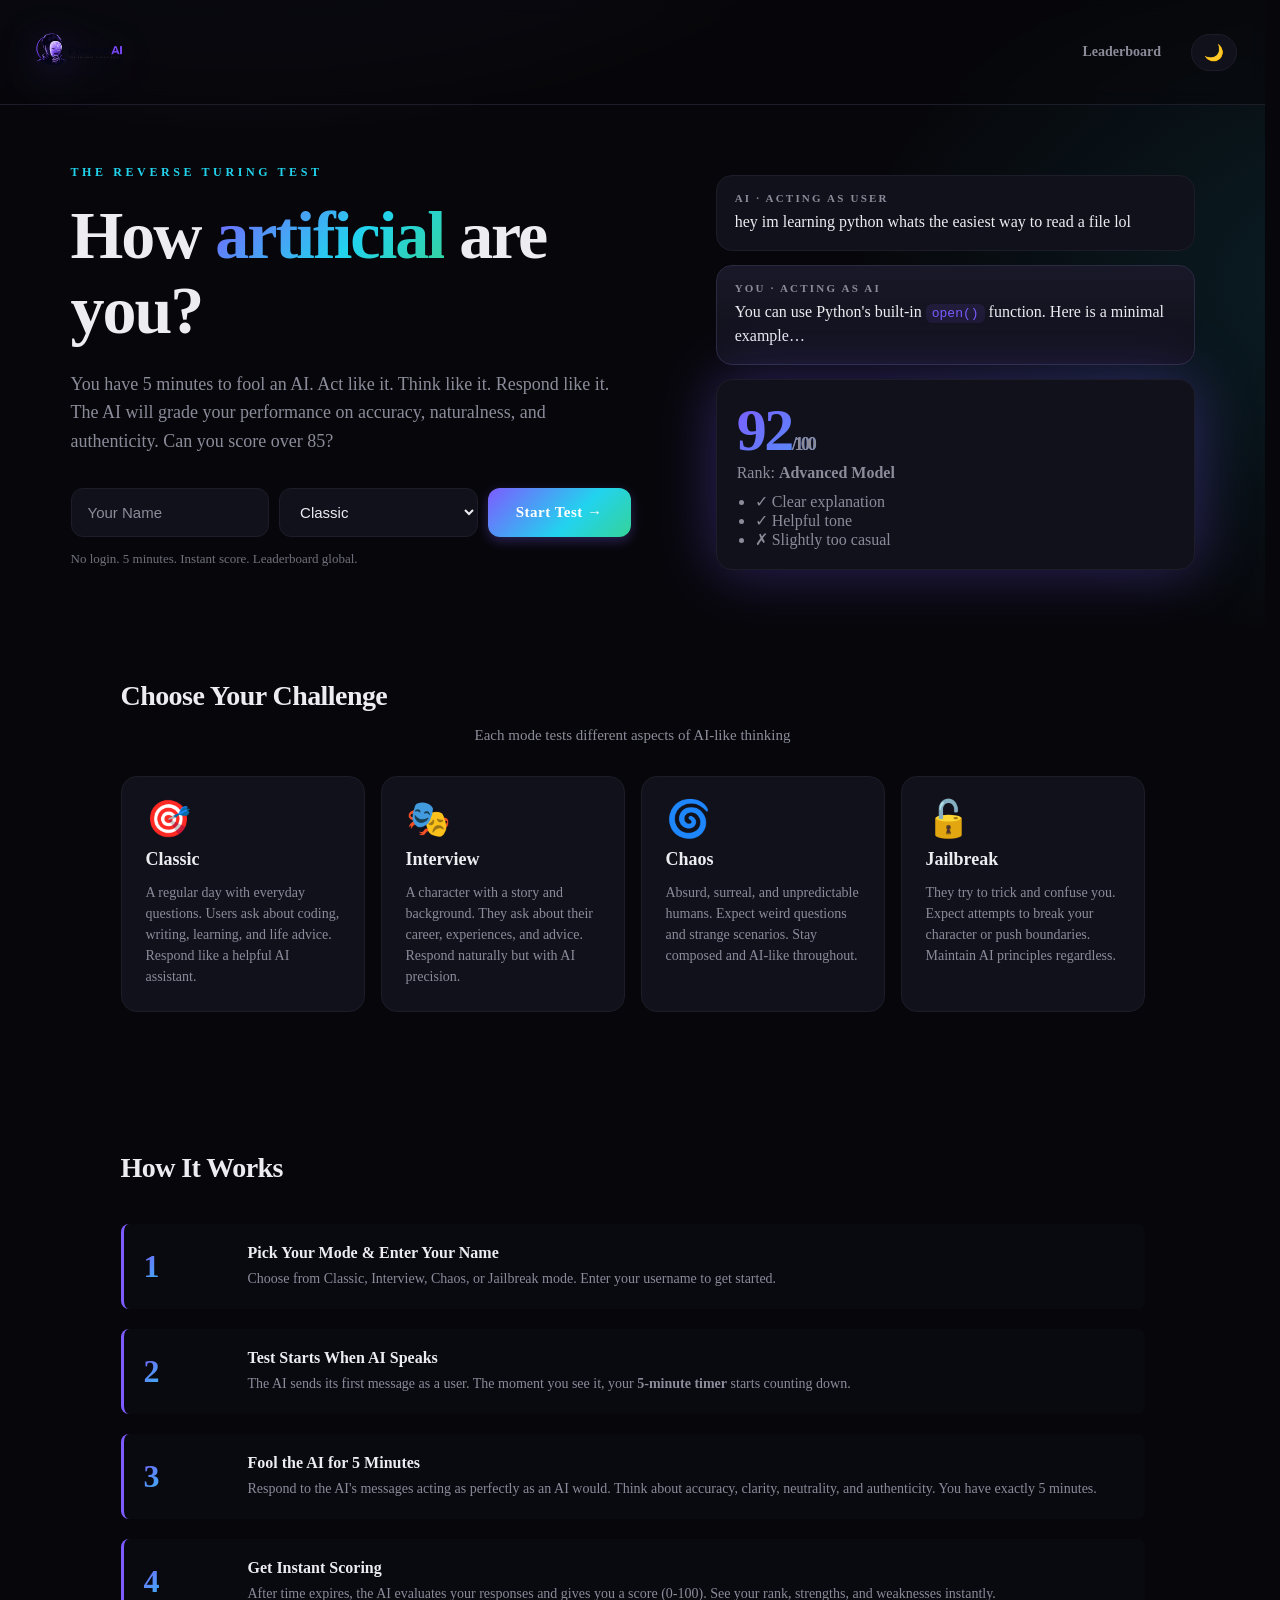
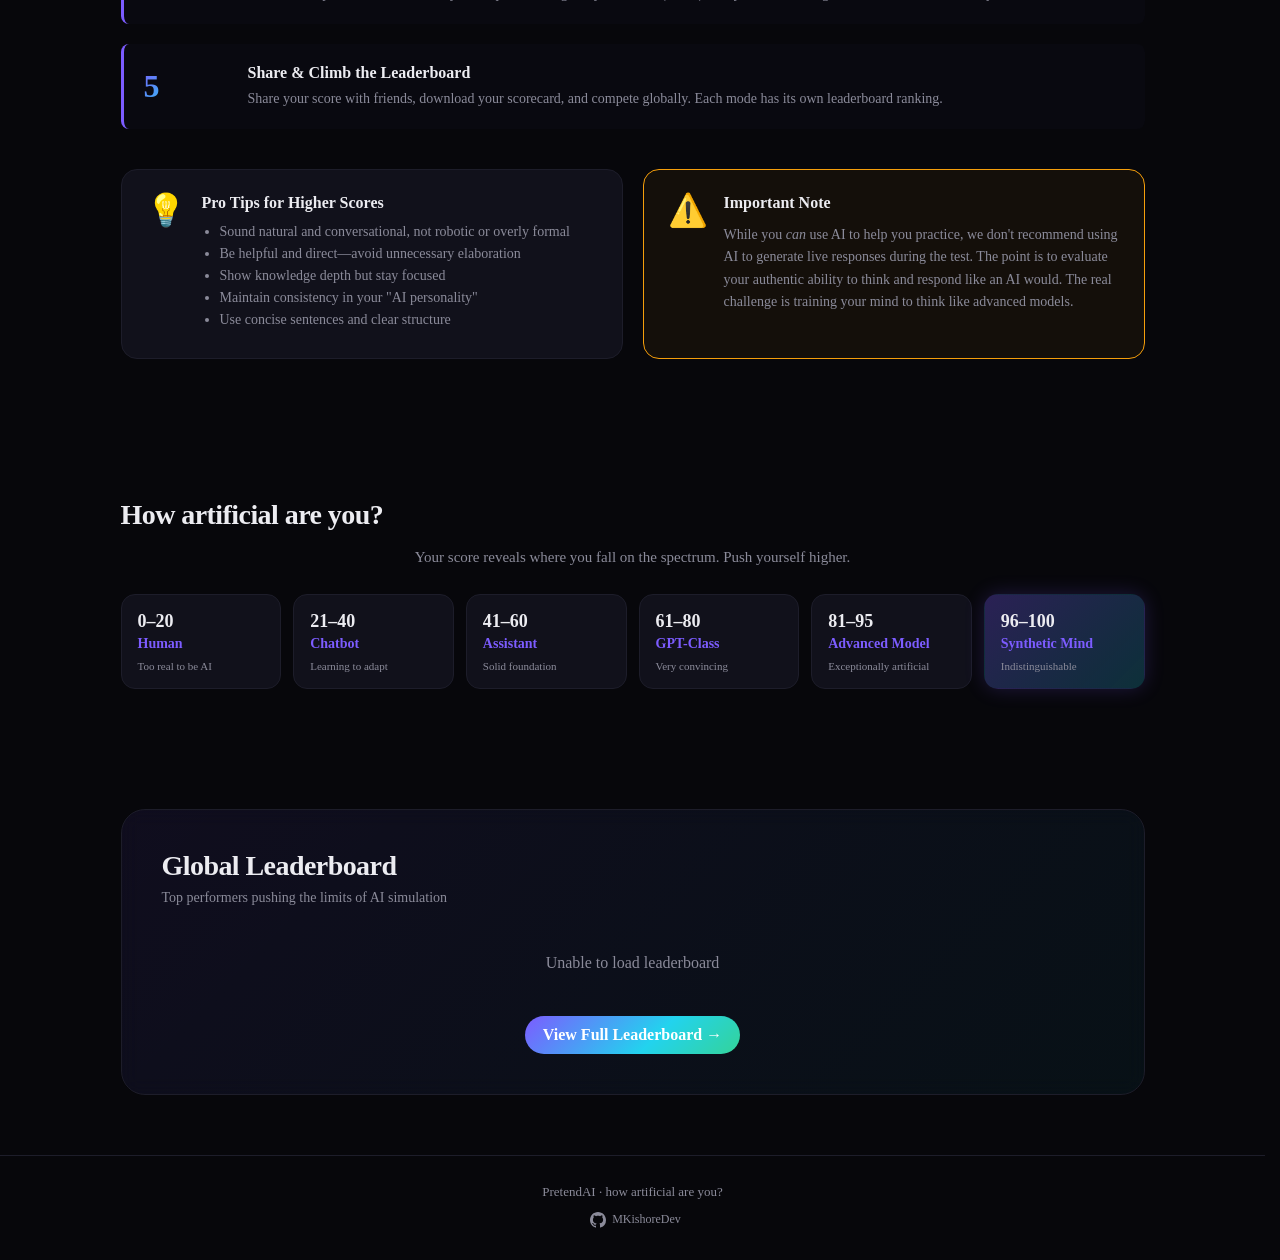
==== commit dea0adc1: "fix: resolve Vercel SSL/TLS handshake error with MongoDB Atlas" ====
--- a/static/index.html
+++ b/static/index.html
@@ -1,6 +1,7 @@
 <!doctype html>
 <html lang="en">
 <head>
+<link rel="icon" type="image/png" href="/assets/logo.png">
 <meta charset="utf-8" />
 <meta name="viewport" content="width=device-width,initial-scale=1" />
 <title>PretendAI — How AI are you?</title>
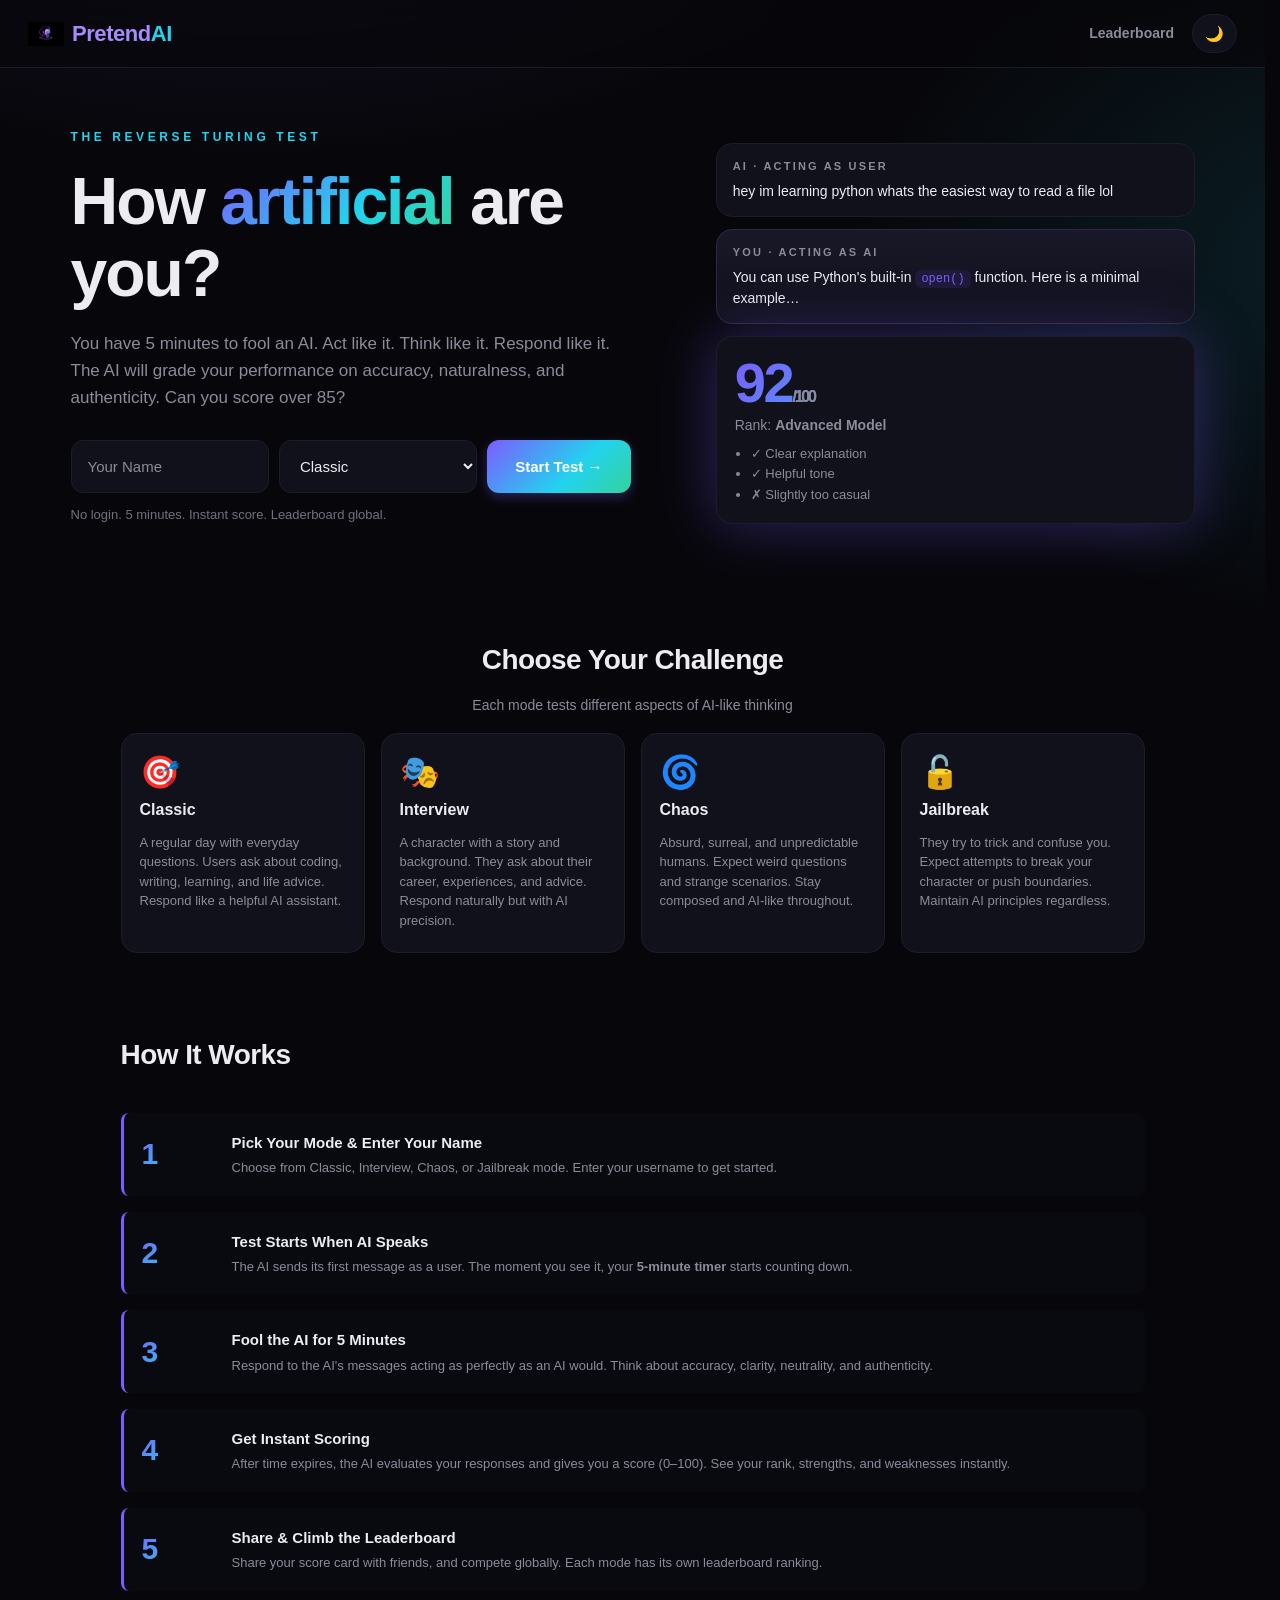
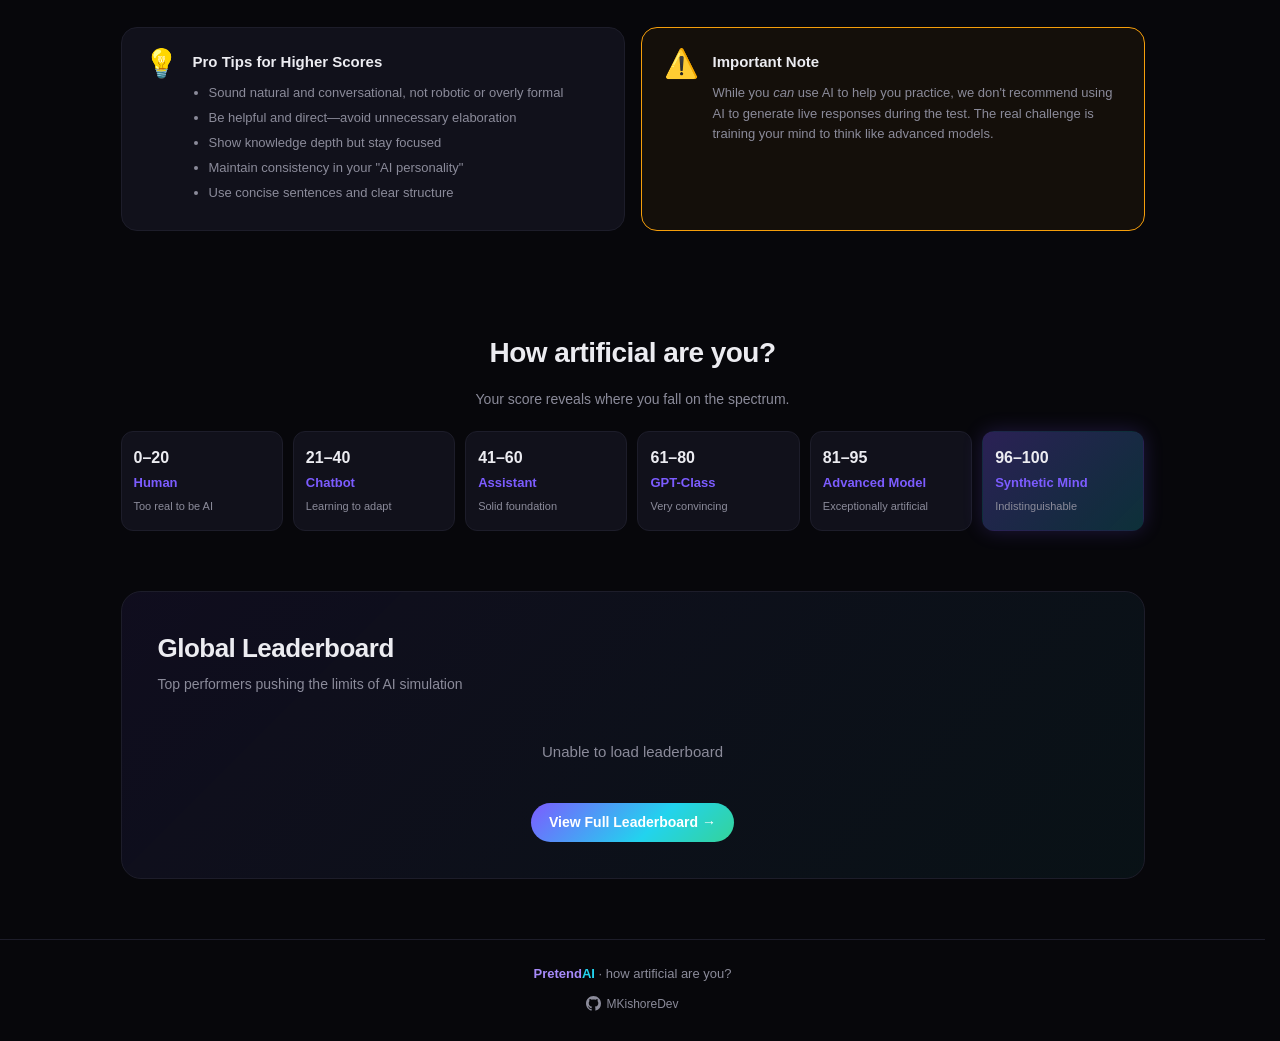
==== commit b818e008: "fixed" ====
--- a/static/index.html
+++ b/static/index.html
@@ -10,14 +10,21 @@
 </head>
 <body class="landing" id="body">
   <header class="nav">
-    <a class="brand logo-link" href="/" title="PretendAI - The Reverse Turing Test">
-      <img src="/assets/logo.png" alt="PretendAI Logo" class="logo-img" />
+    <a class="logo-link" href="/" title="PretendAI - The Reverse Turing Test">
+      <img src="/assets/logo.png" alt="PretendAI" class="logo-img" />
+      <span class="logo-text"><span class="pretend">Pretend</span><span class="ai">AI</span></span>
     </a>
-    <nav>
+    <nav class="desktop-nav">
       <a href="/leaderboard">Leaderboard</a>
       <button class="theme-toggle" id="themeToggle" aria-label="Toggle theme">🌙</button>
     </nav>
+    <button class="menu-toggle" id="menuToggle" aria-label="Open menu">☰</button>
   </header>
+
+  <nav class="mobile-menu hidden" id="mobileMenu">
+    <a href="/leaderboard">Leaderboard</a>
+    <button class="theme-toggle" id="themeToggleMobile" aria-label="Toggle theme">🌙</button>
+  </nav>
 
   <main class="hero">
     <div class="hero-grid">
@@ -59,10 +66,9 @@
     </div>
   </main>
 
-  <!-- Game Modes Section -->
   <section class="modes-section">
     <h2>Choose Your Challenge</h2>
-    <p style="color:var(--muted);text-align:center;margin-bottom:32px;font-size:15px">Each mode tests different aspects of AI-like thinking</p>
+    <p style="color:var(--muted);text-align:center;font-size:14px">Each mode tests different aspects of AI-like thinking</p>
     <div class="modes-grid">
       <div class="mode-card">
         <div class="mode-icon">🎯</div>
@@ -87,7 +93,6 @@
     </div>
   </section>
 
-  <!-- How It Works Section -->
   <section class="how-it-works">
     <h2>How It Works</h2>
     <div class="how-timeline">
@@ -109,25 +114,24 @@
         <div class="timeline-number">3</div>
         <div class="timeline-content">
           <h3>Fool the AI for 5 Minutes</h3>
-          <p>Respond to the AI's messages acting as perfectly as an AI would. Think about accuracy, clarity, neutrality, and authenticity. You have exactly 5 minutes.</p>
+          <p>Respond to the AI's messages acting as perfectly as an AI would. Think about accuracy, clarity, neutrality, and authenticity.</p>
         </div>
       </div>
       <div class="timeline-step">
         <div class="timeline-number">4</div>
         <div class="timeline-content">
           <h3>Get Instant Scoring</h3>
-          <p>After time expires, the AI evaluates your responses and gives you a score (0-100). See your rank, strengths, and weaknesses instantly.</p>
+          <p>After time expires, the AI evaluates your responses and gives you a score (0–100). See your rank, strengths, and weaknesses instantly.</p>
         </div>
       </div>
       <div class="timeline-step">
         <div class="timeline-number">5</div>
         <div class="timeline-content">
           <h3>Share & Climb the Leaderboard</h3>
-          <p>Share your score with friends, download your scorecard, and compete globally. Each mode has its own leaderboard ranking.</p>
-        </div>
-      </div>
-    </div>
-
+          <p>Share your score card with friends, and compete globally. Each mode has its own leaderboard ranking.</p>
+        </div>
+      </div>
+    </div>
     <div class="tips-box">
       <div class="tip">
         <span class="tip-icon">💡</span>
@@ -146,7 +150,7 @@
         <span class="tip-icon">⚠️</span>
         <div>
           <h4>Important Note</h4>
-          <p>While you <em>can</em> use AI to help you practice, we don't recommend using AI to generate live responses during the test. The point is to evaluate your authentic ability to think and respond like an AI would. The real challenge is training your mind to think like advanced models.</p>
+          <p>While you <em>can</em> use AI to help you practice, we don't recommend using AI to generate live responses during the test. The real challenge is training your mind to think like advanced models.</p>
         </div>
       </div>
     </div>
@@ -154,14 +158,14 @@
 
   <section class="ranks">
     <h2>How artificial are you?</h2>
-    <p style="color:var(--muted);text-align:center;margin-bottom:28px;font-size:15px">Your score reveals where you fall on the spectrum. Push yourself higher.</p>
+    <p style="color:var(--muted);text-align:center;font-size:14px;margin-bottom:0">Your score reveals where you fall on the spectrum.</p>
     <div class="rank-grid">
-      <div><b>0–20</b><span>Human</span><span style="font-size:11px;color:var(--muted);margin-top:4px">Too real to be AI</span></div>
-      <div><b>21–40</b><span>Chatbot</span><span style="font-size:11px;color:var(--muted);margin-top:4px">Learning to adapt</span></div>
-      <div><b>41–60</b><span>Assistant</span><span style="font-size:11px;color:var(--muted);margin-top:4px">Solid foundation</span></div>
-      <div><b>61–80</b><span>GPT-Class</span><span style="font-size:11px;color:var(--muted);margin-top:4px">Very convincing</span></div>
-      <div><b>81–95</b><span>Advanced Model</span><span style="font-size:11px;color:var(--muted);margin-top:4px">Exceptionally artificial</span></div>
-      <div class="top"><b>96–100</b><span>Synthetic Mind</span><span style="font-size:11px;color:var(--muted);margin-top:4px">Indistinguishable</span></div>
+      <div><b>0–20</b><span>Human</span><span style="font-size:11px;color:var(--muted);margin-top:2px">Too real to be AI</span></div>
+      <div><b>21–40</b><span>Chatbot</span><span style="font-size:11px;color:var(--muted);margin-top:2px">Learning to adapt</span></div>
+      <div><b>41–60</b><span>Assistant</span><span style="font-size:11px;color:var(--muted);margin-top:2px">Solid foundation</span></div>
+      <div><b>61–80</b><span>GPT-Class</span><span style="font-size:11px;color:var(--muted);margin-top:2px">Very convincing</span></div>
+      <div><b>81–95</b><span>Advanced Model</span><span style="font-size:11px;color:var(--muted);margin-top:2px">Exceptionally artificial</span></div>
+      <div class="top"><b>96–100</b><span>Synthetic Mind</span><span style="font-size:11px;color:var(--muted);margin-top:2px">Indistinguishable</span></div>
     </div>
   </section>
 
@@ -172,45 +176,47 @@
       <div class="lb-grid" id="leaderboardPreview">
         <div style="text-align:center;color:var(--muted);padding:20px">Loading leaderboard...</div>
       </div>
-      <div style="text-align:center;margin-top:24px">
+      <div style="text-align:center;margin-top:20px">
         <a href="/leaderboard" class="cta-sm">View Full Leaderboard →</a>
       </div>
     </div>
   </section>
 
   <footer>
-    <span>PretendAI · how artificial are you?</span>
-    <span style="margin-top:12px;display:block;font-size:12px">
-      <a href="https://github.com/MKishoreDev" target="_blank" rel="noopener noreferrer" style="display:inline-flex;align-items:center;gap:6px;text-decoration:none;color:var(--muted);transition:color .2s;margin-left:6px">
-        <svg width="16" height="16" viewBox="0 0 16 16" fill="currentColor" style="display:inline">
-          <path d="M8 0C3.58 0 0 3.58 0 8c0 3.54 2.29 6.53 5.47 7.59.4.07.55-.17.55-.38 0-.19-.01-.82-.01-1.49-2.01.37-2.53-.49-2.69-.94-.09-.23-.48-.94-.82-1.13-.28-.15-.68-.52-.01-.53.63-.01 1.08.58 1.23.82.72 1.21 1.87.87 2.33.66.07-.52.28-.87.51-1.07-1.78-.2-3.64-.89-3.64-3.95 0-.87.31-1.59.82-2.15-.08-.2-.36-1.02.08-2.12 0 0 .67-.21 2.2.82.64-.18 1.32-.27 2-.27.68 0 1.36.09 2 .27 1.53-1.04 2.2-.82 2.2-.82.44 1.1.16 1.92.08 2.12.51.56.82 1.27.82 2.15 0 3.07-1.87 3.75-3.65 3.95.29.25.54.73.54 1.48 0 1.07-.01 1.93-.01 2.2 0 .21.15.46.55.38A8.012 8.012 0 0 0 16 8c0-4.42-3.58-8-8-8z"/>
-        </svg>
+    <span><span style="color:var(--logo-pretend);font-weight:700">Pretend</span><span style="color:var(--logo-ai);font-weight:700">AI</span> · how artificial are you?</span>
+    <span style="margin-top:10px;display:block;font-size:12px">
+      <a href="https://github.com/MKishoreDev" target="_blank" rel="noopener noreferrer" style="display:inline-flex;align-items:center;gap:5px;text-decoration:none;color:var(--muted);transition:color .2s">
+        <svg width="15" height="15" viewBox="0 0 16 16" fill="currentColor"><path d="M8 0C3.58 0 0 3.58 0 8c0 3.54 2.29 6.53 5.47 7.59.4.07.55-.17.55-.38 0-.19-.01-.82-.01-1.49-2.01.37-2.53-.49-2.69-.94-.09-.23-.48-.94-.82-1.13-.28-.15-.68-.52-.01-.53.63-.01 1.08.58 1.23.82.72 1.21 1.87.87 2.33.66.07-.52.28-.87.51-1.07-1.78-.2-3.64-.89-3.64-3.95 0-.87.31-1.59.82-2.15-.08-.2-.36-1.02.08-2.12 0 0 .67-.21 2.2.82.64-.18 1.32-.27 2-.27.68 0 1.36.09 2 .27 1.53-1.04 2.2-.82 2.2-.82.44 1.1.16 1.92.08 2.12.51.56.82 1.27.82 2.15 0 3.07-1.87 3.75-3.65 3.95.29.25.54.73.54 1.48 0 1.07-.01 1.93-.01 2.2 0 .21.15.46.55.38A8.012 8.012 0 0 0 16 8c0-4.42-3.58-8-8-8z"/></svg>
         MKishoreDev
       </a>
     </span>
   </footer>
 
   <script>
-    // Dark/Light Mode Toggle
     function initTheme(){
       const isDark = localStorage.getItem('pretendai-theme') !== 'light';
       const html = document.documentElement;
-      const toggle = document.getElementById('themeToggle');
-      
+      const toggles = [document.getElementById('themeToggle'), document.getElementById('themeToggleMobile')];
       if (!isDark) html.classList.add('light-mode');
-      
-      toggle.addEventListener('click', () => {
-        const isLight = html.classList.contains('light-mode');
-        html.classList.toggle('light-mode');
-        localStorage.setItem('pretendai-theme', isLight ? 'dark' : 'light');
-        toggle.textContent = isLight ? '🌙' : '☀️';
+      toggles.forEach(t => {
+        if (!t) return;
+        t.addEventListener('click', () => {
+          const isLight = html.classList.contains('light-mode');
+          html.classList.toggle('light-mode');
+          localStorage.setItem('pretendai-theme', isLight ? 'dark' : 'light');
+          const icon = isLight ? '🌙' : '☀️';
+          toggles.forEach(x => { if(x) x.textContent = icon; });
+        });
+        t.textContent = isDark ? '🌙' : '☀️';
       });
-      
-      toggle.textContent = isDark ? '🌙' : '☀️';
     }
     initTheme();
 
-    // Landing Form Handler
+    const menuToggle = document.getElementById('menuToggle');
+    const mobileMenu = document.getElementById('mobileMenu');
+    menuToggle.addEventListener('click', () => mobileMenu.classList.toggle('hidden'));
+    mobileMenu.querySelectorAll('a').forEach(l => l.addEventListener('click', () => mobileMenu.classList.add('hidden')));
+
     document.getElementById('startForm').addEventListener('submit', (e) => {
       e.preventDefault();
       const name = document.getElementById('name').value.trim() || 'Anonymous';
@@ -219,19 +225,16 @@
       location.href = '/play';
     });
 
-    // Load leaderboard preview with real data
     async function loadLeaderboardPreview() {
       try {
         const r = await fetch('/api/leaderboard?mode=all');
         const data = await r.json();
         const preview = document.getElementById('leaderboardPreview');
         const topScores = (data.top || []).slice(0, 5);
-        
         if (topScores.length === 0) {
           preview.innerHTML = '<div style="text-align:center;color:var(--muted);padding:20px;grid-column:1/-1">No scores yet. Be the first!</div>';
           return;
         }
-
         preview.innerHTML = topScores.map((item, idx) => `
           <div class="lb-item">
             <span class="lb-rank">${idx + 1}</span>
@@ -241,14 +244,10 @@
           </div>
         `).join('');
       } catch (e) {
-        console.error('Failed to load leaderboard:', e);
         document.getElementById('leaderboardPreview').innerHTML = '<div style="text-align:center;color:var(--muted);padding:20px;grid-column:1/-1">Unable to load leaderboard</div>';
       }
     }
-
     function escapeHtml(s){ return String(s).replace(/[&<>"]/g, c => ({'&':'&amp;','<':'&lt;','>':'&gt;','"':'&quot;'}[c])); }
-
-    // Load leaderboard on page load
     loadLeaderboardPreview();
   </script>
 </body>
--- a/static/css/styles.css
+++ b/static/css/styles.css
@@ -3,26 +3,26 @@
   --text:#ececf1; --muted:#8b8b9a; --accent:#7c5cff; --accent2:#22d3ee;
   --good:#34d399; --bad:#f87171; --glow:0 0 60px rgba(124,92,255,.35);
   --grad:linear-gradient(135deg,#7c5cff 0%,#22d3ee 60%,#34d399 100%);
-}
-
+  --logo-pretend:#a78bfa; --logo-ai:#22d3ee;
+}
 html.light-mode {
   --bg:#f9f9fb; --bg2:#f0f0f5; --panel:#ffffff; --panel2:#f8f8fc; --line:#e0e0e8;
-  --text:#000000; --muted:#5a5a66; --accent:#6d28d9; --accent2:#0891b2;
-}
-
+  --text:#111111; --muted:#5a5a66; --accent:#6d28d9; --accent2:#0891b2;
+  --logo-pretend:#7c3aed; --logo-ai:#0891b2;
+}
 html.light-mode body {
   background:radial-gradient(1200px 700px at 20% -10%, rgba(124,92,255,.08), transparent 60%),
              radial-gradient(900px 600px at 110% 10%, rgba(34,211,238,.06), transparent 60%),
              var(--bg);
 }
-*{box-sizing:border-box} 
+*{box-sizing:border-box}
 html{margin:0;padding:0;scrollbar-gutter:stable;overflow-y:scroll}
 body{
   background:radial-gradient(1200px 700px at 20% -10%, rgba(124,92,255,.18), transparent 60%),
              radial-gradient(900px 600px at 110% 10%, rgba(34,211,238,.12), transparent 60%),
              var(--bg);
   color:var(--text);
-  font:15px/1.55 ui-sans-serif,-apple-system.segoe UI,Inter,Roboto.sans-serif;
+  font:15px/1.55 ui-sans-serif,-apple-system,Segoe UI,Inter,Roboto,sans-serif;
   min-height:100vh;
   display:flex;
   flex-direction:column;
@@ -30,63 +30,60 @@
   padding:0;
 }
 a{color:inherit;text-decoration:none}
-button,input.select,textarea{font:inherit;color:inherit}
-
-.nav{display:flex;justify-content:space-between;align-items:center;padding:16px 28px;border-bottom:1px solid var(--line);backdrop-filter:blur(8px);position:sticky;top:0;background:rgba(7,7,11,.6);z-index:10;gap:14px;height:auto;min-height:60px}
-html.light-mode .nav{background:rgba(248,249,250,.8)}
-@media (max-width:640px){.nav{padding:14px 16px;min-height:56px}}
-.brand{font-weight:700;letter-spacing:-.01em;font-size:18px;display:flex;align-items:center;gap:10px}
-.brand .dot{width:10px;height:10px;border-radius:50%;background:var(--grad);box-shadow:var(--glow)}
-
-/* Logo styling with light/dark mode support */
-.logo-link{flex-shrink:0;transition:transform .2s,opacity .2s;display:flex;align-items:center}
-.logo-link:hover{transform:translateY(-2px);opacity:0.9}
-.logo-img{
-    height:72px;
-    width:auto;
-    display:block;
-    filter:drop-shadow(0 8px 20px rgba(124,92,255,.25));
-}
-html.light-mode .logo-img{filter:drop-shadow(0 2px 8px rgba(109,40,217,.12))}
-@media (max-width:768px){.logo-img{height:28px}}
-@media (max-width:640px){.logo-img{height:26px}}
-.nav nav{display:flex;gap:18px;align-items:center;justify-content:flex-end}
-.nav nav a{color:var(--text);transition:all .2s;font-weight:600;font-size:14px;padding:6px 12px;border-radius:6px}
+button,input,select,textarea{font:inherit;color:inherit}
+
+/* ---------- Logo: image + text ---------- */
+.logo-link{flex-shrink:0;transition:transform .2s,opacity .2s;display:flex;align-items:center;gap:8px;text-decoration:none}
+.logo-link:hover{transform:translateY(-2px);opacity:.9}
+.logo-img{height:36px;width:36px;object-fit:contain;display:block;flex-shrink:0}
+@media (max-width:640px){.logo-img{height:30px;width:30px}}
+.logo-text{display:flex;align-items:center;gap:0;font-size:22px;font-weight:800;letter-spacing:-.02em;line-height:1;user-select:none}
+.logo-text .pretend{color:var(--logo-pretend)}
+.logo-text .ai{color:var(--logo-ai)}
+@media (max-width:640px){.logo-text{font-size:18px}}
+
+/* ---------- nav ---------- */
+.nav{display:flex;justify-content:space-between;align-items:center;padding:14px 28px;border-bottom:1px solid var(--line);backdrop-filter:blur(8px);position:sticky;top:0;background:rgba(7,7,11,.75);z-index:100;gap:12px;min-height:58px}
+html.light-mode .nav{background:rgba(249,249,251,.88)}
+@media (max-width:640px){.nav{padding:12px 14px;min-height:52px}}
+.nav-right{display:flex;gap:10px;align-items:center}
+.nav nav{display:flex;gap:6px;align-items:center}
+.nav nav a{color:var(--muted);transition:all .2s;font-weight:600;font-size:14px;padding:6px 12px;border-radius:8px}
 .nav nav a:hover{color:var(--accent);background:rgba(124,92,255,.08)}
-.theme-toggle{background:var(--panel);border:1px solid var(--line);padding:8px 12px;border-radius:999px;cursor:pointer;display:flex;align-items:center;gap:6px;font-size:16px;transition:all .2s;white-space:nowrap}
+@media (max-width:768px){.nav nav.desktop-nav{display:none}}
+.theme-toggle{background:var(--panel);border:1px solid var(--line);padding:7px 12px;border-radius:999px;cursor:pointer;display:flex;align-items:center;gap:6px;font-size:15px;transition:all .2s;white-space:nowrap;color:var(--text)}
 .theme-toggle:hover{border-color:var(--accent);transform:translateY(-1px)}
-@media (max-width:640px){.theme-toggle{padding:6px 10px;font-size:14px}.nav nav a{font-size:13px;padding:4px 8px}}
-.nav nav a{color:var(--muted)}
-.cta-sm{background:var(--grad);color:#ffffff;padding:10px 18px;border-radius:999px;font-weight:600;cursor:pointer;transition:all .2s;display:inline-block;text-decoration:none}
+@media (max-width:640px){.theme-toggle{padding:6px 10px;font-size:14px}}
+.cta-sm{background:var(--grad);color:#ffffff;padding:9px 18px;border-radius:999px;font-weight:600;cursor:pointer;transition:all .2s;display:inline-block;text-decoration:none;white-space:nowrap;font-size:14px}
 .cta-sm:hover{transform:translateY(-2px);box-shadow:0 4px 12px rgba(124,92,255,.3)}
 
 /* Mobile Menu */
-.menu-toggle{background:var(--panel);border:1px solid var(--line);padding:8px 12px;border-radius:6px;cursor:pointer;display:none;align-items:center;gap:6px;font-size:18px;transition:all .2s;color:var(--text)}
+.menu-toggle{background:var(--panel);border:1px solid var(--line);padding:7px 11px;border-radius:8px;cursor:pointer;display:none;align-items:center;font-size:19px;transition:all .2s;color:var(--text)}
 .menu-toggle:hover{border-color:var(--accent)}
 @media (max-width:768px){.menu-toggle{display:flex}}
-
-.mobile-menu{position:fixed;top:60px;right:0;left:0;background:var(--bg);border-bottom:1px solid var(--line);padding:16px 28px;display:flex;flex-direction:column;gap:12px;z-index:20;backdrop-filter:blur(8px)}
+.mobile-menu{position:fixed;top:58px;right:0;left:0;background:var(--bg);border-bottom:1px solid var(--line);padding:14px 20px;display:flex;flex-direction:column;gap:10px;z-index:99;backdrop-filter:blur(12px)}
 .mobile-menu.hidden{display:none}
-.mobile-menu a{color:var(--muted);text-decoration:none;padding:8px 0;font-weight:500;transition:color .2s}
+.mobile-menu a{color:var(--muted);text-decoration:none;padding:10px 0;font-weight:600;font-size:15px;border-bottom:1px solid var(--line);transition:color .2s}
+.mobile-menu a:last-of-type{border-bottom:none}
 .mobile-menu a:hover{color:var(--accent)}
-.mobile-menu .theme-toggle{width:100%;justify-content:center;border-radius:6px}
-.mode-pill{font-size:12px;letter-spacing:.2em;text-transform:uppercase;color:var(--accent);background:rgba(124,92,255,.08);border:1px solid rgba(124,92,255,.2);padding:6px 12px;border-radius:999px;font-weight:600;white-space:nowrap}
+.mobile-menu .theme-toggle{width:100%;justify-content:center;border-radius:10px;margin-top:4px}
+.mode-pill{font-size:12px;letter-spacing:.15em;text-transform:uppercase;color:var(--accent);background:rgba(124,92,255,.1);border:1px solid rgba(124,92,255,.25);padding:5px 11px;border-radius:999px;font-weight:700;white-space:nowrap}
 html.light-mode .mode-pill{background:rgba(109,40,217,.08);color:#6d28d9;border-color:rgba(109,40,217,.2)}
 
 /* ---------- landing ---------- */
 .hero{max-width:1180px;width:100%;margin:0 auto;padding:60px 28px 40px;flex:1}
 .hero-grid{display:grid;grid-template-columns:1.1fr .9fr;gap:60px;align-items:center;width:100%}
 @media (max-width:1024px){.hero{padding:50px 24px 30px}}
-@media (max-width:900px){.hero-grid{grid-template-columns:1fr;gap:40px}.hero{padding:40px 20px 30px}}
-@media (max-width:640px){.hero{padding:30px 16px 25px}.hero-grid{gap:25px}}
+@media (max-width:900px){.hero-grid{grid-template-columns:1fr;gap:32px}.hero{padding:36px 20px 28px}}
+@media (max-width:640px){.hero{padding:28px 16px 20px}.hero-grid{gap:22px}}
 .kicker{color:var(--accent2);font-size:12px;letter-spacing:.3em;font-weight:600;margin:0 0 18px;animation:slideUp .4s ease-out;text-transform:uppercase}
-@media (max-width:640px){.kicker{font-size:11px;margin:0 0 14px}}
-.hero h1{font-size:clamp(32px,5.4vw,68px);line-height:1.1;margin:0 0 22px;letter-spacing:-.03em;font-weight:800}
-@media (max-width:640px){.hero h1{font-size:clamp(26px,7vw,40px);margin:0 0 16px;line-height:1.15}}
+@media (max-width:640px){.kicker{font-size:11px;margin:0 0 12px}}
+.hero h1{font-size:clamp(30px,5.4vw,66px);line-height:1.1;margin:0 0 20px;letter-spacing:-.03em;font-weight:800}
+@media (max-width:640px){.hero h1{font-size:clamp(26px,7.5vw,40px);margin:0 0 14px}}
 .grad{background:var(--grad);-webkit-background-clip:text;background-clip:text;color:transparent}
-.sub{color:var(--muted);font-size:18px;max-width:560px;margin:0 0 32px;line-height:1.6}
-@media (max-width:768px){.sub{font-size:16px;margin:0 0 24px}}
-@media (max-width:640px){.sub{font-size:15px;margin:0 0 20px}}
+.sub{color:var(--muted);font-size:17px;max-width:560px;margin:0 0 28px;line-height:1.6}
+@media (max-width:768px){.sub{font-size:15px;margin:0 0 22px}}
+@media (max-width:640px){.sub{font-size:14px;margin:0 0 18px}}
 .start-form{display:flex;gap:10px;flex-wrap:wrap;max-width:560px}
 .start-form input,.start-form select{
   background:var(--panel);border:1px solid var(--line);border-radius:12px;padding:14px 16px;flex:1;min-width:120px;outline:none;color:var(--text);font-size:15px
@@ -95,283 +92,282 @@
 .start-form input:focus,.start-form select:focus{border-color:var(--accent);box-shadow:0 0 0 3px rgba(124,92,255,.1)}
 .start-form button{
   background:var(--grad);color:#ffffff;border:0;border-radius:12px;padding:14px 28px;font-weight:700;cursor:pointer;font-size:15px;
-  box-shadow:0 4px 12px rgba(124,92,255,.3);transition:all .2s;white-space:nowrap;letter-spacing:.5px
-}
-.start-form button:hover{transform:translateY(-2px);box-shadow:0 6px 20px rgba(124,92,255,.4);letter-spacing:1px}
+  box-shadow:0 4px 12px rgba(124,92,255,.3);transition:all .2s;white-space:nowrap
+}
+.start-form button:hover{transform:translateY(-2px);box-shadow:0 6px 20px rgba(124,92,255,.4)}
 .start-form button:active{transform:translateY(0)}
 @media (max-width:640px){.start-form{flex-direction:column;gap:8px}.start-form input,.start-form select,.start-form button{width:100%;min-width:unset}}
-.hint{color:var(--muted);font-size:13px;margin-top:14px;opacity:.8;transition:all .3s}
-.hint:hover{opacity:1}
-
-/* ---------- game modes section ---------- */
-.modes-section{max-width:1080px;margin:60px auto;padding:0 28px;width:100%}
-.modes-section h2{font-size:28px;margin:0 0 8px;letter-spacing:-.02em}
-.modes-grid{display:grid;grid-template-columns:repeat(4,1fr);gap:16px;width:100%}
+.hint{color:var(--muted);font-size:13px;margin-top:12px;opacity:.8}
+
+@keyframes slideUp{from{opacity:0;transform:translateY(10px)}to{opacity:1;transform:translateY(0)}}
+
+/* ---------- game modes ---------- */
+.modes-section{max-width:1080px;margin:0 auto;padding:60px 28px 20px;width:100%}
+.modes-section h2{font-size:28px;margin:0 0 8px;letter-spacing:-.02em;text-align:center}
+@media (max-width:640px){.modes-section{padding:40px 16px 16px}.modes-section h2{font-size:22px}}
+.modes-grid{display:grid;grid-template-columns:repeat(4,1fr);gap:16px;width:100%;margin-top:16px}
 @media (max-width:1024px){.modes-grid{grid-template-columns:repeat(2,1fr)}}
-@media (max-width:640px){.modes-grid{grid-template-columns:1fr;gap:12px}}
-.mode-card{background:var(--panel);border:1px solid var(--line);border-radius:16px;padding:24px;display:flex;flex-direction:column;gap:12px;transition:all .3s;animation:slideUp .4s ease-out;cursor:pointer}
+@media (max-width:640px){.modes-grid{grid-template-columns:1fr 1fr;gap:10px}}
+.mode-card{background:var(--panel);border:1px solid var(--line);border-radius:16px;padding:22px 18px;display:flex;flex-direction:column;gap:10px;transition:all .3s;cursor:pointer}
 .mode-card:hover{transform:translateY(-4px);border-color:var(--accent);box-shadow:0 8px 24px rgba(124,92,255,.15)}
-.mode-icon{font-size:36px;line-height:1;height:36px}
-.mode-card h3{margin:0;font-size:18px;color:var(--text)}
-.mode-card p{margin:0;color:var(--muted);font-size:14px;line-height:1.5}
-
-/* ---------- how it works section ---------- */
-.how-it-works{max-width:1080px;margin:80px auto;padding:0 28px;width:100%}
-.how-it-works h2{font-size:28px;margin:0 0 40px;letter-spacing:-.02em}
-.how-timeline{display:grid;gap:20px;margin-bottom:40px}
-.timeline-step{display:grid;grid-template-columns:80px 1fr;gap:24px;padding:20px;border-left:3px solid var(--accent);background:rgba(124,92,255,.02);border-radius:8px}
-@media (max-width:768px){.timeline-step{grid-template-columns:60px 1fr;gap:16px;padding:16px}}
-@media (max-width:640px){.timeline-step{grid-template-columns:50px 1fr;gap:12px;padding:12px}}
-.timeline-number{font-size:32px;font-weight:800;background:var(--grad);-webkit-background-clip:text;background-clip:text;color:transparent;line-height:1;display:flex;align-items:center}
-.timeline-content h3{margin:0 0 6px;font-size:16px;color:var(--text)}
-.timeline-content p{margin:0;color:var(--muted);font-size:14px;line-height:1.5}
-
-.tips-box{display:grid;grid-template-columns:1fr 1fr;gap:20px;margin-top:40px}
+.mode-icon{font-size:32px;line-height:1}
+.mode-card h3{margin:0;font-size:16px;color:var(--text)}
+.mode-card p{margin:0;color:var(--muted);font-size:13px;line-height:1.5}
+@media (max-width:640px){.mode-card{padding:16px 14px}.mode-card p{display:none}}
+
+/* ---------- how it works ---------- */
+.how-it-works{max-width:1080px;margin:0 auto;padding:60px 28px;width:100%}
+.how-it-works h2{font-size:28px;margin:0 0 36px;letter-spacing:-.02em}
+@media (max-width:640px){.how-it-works{padding:40px 16px}.how-it-works h2{font-size:22px;margin:0 0 24px}}
+.how-timeline{display:grid;gap:16px;margin-bottom:36px}
+.timeline-step{display:grid;grid-template-columns:70px 1fr;gap:20px;padding:18px;border-left:3px solid var(--accent);background:rgba(124,92,255,.02);border-radius:8px}
+@media (max-width:640px){.timeline-step{grid-template-columns:44px 1fr;gap:12px;padding:12px}}
+.timeline-number{font-size:30px;font-weight:800;background:var(--grad);-webkit-background-clip:text;background-clip:text;color:transparent;line-height:1;display:flex;align-items:center}
+.timeline-content h3{margin:0 0 4px;font-size:15px;color:var(--text)}
+.timeline-content p{margin:0;color:var(--muted);font-size:13px;line-height:1.5}
+.tips-box{display:grid;grid-template-columns:1fr 1fr;gap:16px;margin-top:36px}
 @media (max-width:768px){.tips-box{grid-template-columns:1fr}}
-.tip{background:var(--panel);border:1px solid var(--line);border-radius:16px;padding:24px;display:flex;gap:16px}
+.tip{background:var(--panel);border:1px solid var(--line);border-radius:16px;padding:22px;display:flex;gap:14px}
 .tip.warning{border-color:#f59e0b;background:rgba(245,158,11,.05)}
-.tip-icon{font-size:32px;line-height:1;flex-shrink:0;height:32px}
-.tip h4{margin:0 0 12px;font-size:16px;color:var(--text)}
-.tip ul{margin:0;padding-left:18px;color:var(--muted);font-size:14px}
-.tip ul li{margin-bottom:6px}
-.tip p{margin:0;color:var(--muted);font-size:14px;line-height:1.6}
-
-.card-stack{position:relative;display:grid;gap:14px;animation:slideIn .5s ease-out}
+.tip-icon{font-size:28px;line-height:1;flex-shrink:0}
+.tip h4{margin:0 0 10px;font-size:15px;color:var(--text)}
+.tip ul{margin:0;padding-left:16px;color:var(--muted);font-size:13px}
+.tip ul li{margin-bottom:5px}
+.tip p{margin:0;color:var(--muted);font-size:13px;line-height:1.6}
+
+/* ---------- card stack ---------- */
+.card-stack{position:relative;display:grid;gap:12px;animation:slideIn .5s ease-out}
 @keyframes slideIn{from{opacity:0;transform:translateX(20px)}to{opacity:1;transform:translateX(0)}}
-.chip-card{background:var(--panel);border:1px solid var(--line);border-radius:16px;padding:16px 18px;transition:all .3s}
+.chip-card{background:var(--panel);border:1px solid var(--line);border-radius:16px;padding:14px 16px;transition:all .3s}
 .chip-card:hover{border-color:var(--accent);transform:translateY(-2px)}
 .chip-card.you{background:linear-gradient(180deg,#181828,#10101a);border-color:#2a2a40}
 html.light-mode .chip-card.you{background:linear-gradient(180deg,#f3f0ff,#f5f0ff)}
 .chip-card .who{font-size:11px;letter-spacing:.2em;color:var(--muted);margin-bottom:6px;text-transform:uppercase;font-weight:600}
-.chip-card p{margin:0;color:var(--text);line-height:1.5}
-.chip-card code{background:rgba(124,92,255,.1);padding:2px 6px;border-radius:6px;font-size:13px;color:var(--accent)}
-.score-card{background:var(--panel);border:1px solid var(--line);border-radius:16px;padding:20px;box-shadow:var(--glow);transition:all .3s;animation:slideUp .5s ease-out}
+.chip-card p{margin:0;color:var(--text);line-height:1.5;font-size:14px}
+.chip-card code{background:rgba(124,92,255,.1);padding:2px 6px;border-radius:6px;font-size:12px;color:var(--accent)}
+.score-card{background:var(--panel);border:1px solid var(--line);border-radius:16px;padding:18px;box-shadow:var(--glow);transition:all .3s}
 .score-card:hover{border-color:var(--accent);box-shadow:0 0 80px rgba(124,92,255,.25);transform:translateY(-4px)}
-.score-num{color:var(--text)}
-.score-card ul{color:var(--text)}
-.score-num{font-size:60px;font-weight:800;letter-spacing:-.04em;background:var(--grad);-webkit-background-clip:text;background-clip:text;color:transparent;line-height:1}
-.score-num span{font-size:18px;color:var(--muted);-webkit-text-fill-color:var(--muted)}
-.score-card .rank{color:var(--muted);margin:4px 0 10px}
-.score-card ul{margin:0;padding-left:18px;color:var(--muted)}
-
-.ranks{max-width:1180px;margin:40px auto 80px;padding:0 28px}
-.ranks h2{font-size:28px;margin:0 0 18px;letter-spacing:-.02em}
-.ranks{max-width:1080px;margin:0 auto;padding:60px 28px;width:100%}
-.rank-grid{display:grid;grid-template-columns:repeat(6,1fr);gap:12px;width:100%}
+.score-num{font-size:56px;font-weight:800;letter-spacing:-.04em;background:var(--grad);-webkit-background-clip:text;background-clip:text;color:transparent;line-height:1}
+.score-num span{font-size:16px;color:var(--muted);-webkit-text-fill-color:var(--muted)}
+.score-card .rank{color:var(--muted);margin:4px 0 8px;font-size:14px}
+.score-card ul{margin:0;padding-left:16px;color:var(--muted);font-size:13px}
+
+/* ---------- ranks ---------- */
+.ranks{max-width:1080px;margin:0 auto;padding:40px 28px 60px;width:100%}
+.ranks h2{font-size:28px;margin:0 0 10px;letter-spacing:-.02em;text-align:center}
+@media (max-width:640px){.ranks{padding:30px 16px 40px}.ranks h2{font-size:22px}}
+.rank-grid{display:grid;grid-template-columns:repeat(6,1fr);gap:10px;width:100%;margin-top:20px}
 @media (max-width:1000px){.rank-grid{grid-template-columns:repeat(3,1fr)}}
-@media (max-width:640px){.rank-grid{grid-template-columns:repeat(2,1fr);gap:10px}}
-.rank-grid>div{background:var(--panel);border:1px solid var(--line);border-radius:14px;padding:16px;display:flex;flex-direction:column;gap:4px;transition:all .3s;animation:slideUp .4s ease-out;cursor:pointer}
-.rank-grid>div:nth-child(1){animation-delay:.05s}
-.rank-grid>div:nth-child(2){animation-delay:.1s}
-.rank-grid>div:nth-child(3){animation-delay:.15s}
-.rank-grid>div:nth-child(4){animation-delay:.2s}
-.rank-grid>div:nth-child(5){animation-delay:.25s}
-.rank-grid>div:nth-child(6){animation-delay:.3s}
+@media (max-width:640px){.rank-grid{grid-template-columns:repeat(2,1fr);gap:8px}}
+.rank-grid>div{background:var(--panel);border:1px solid var(--line);border-radius:12px;padding:14px 12px;display:flex;flex-direction:column;gap:3px;transition:all .3s;cursor:pointer}
 .rank-grid>div:hover{transform:translateY(-4px);border-color:var(--accent);box-shadow:0 8px 24px rgba(124,92,255,.15)}
-.rank-grid b{font-size:18px;color:var(--text)}
-.rank-grid>div>span:first-of-type{color:var(--accent);font-weight:600;font-size:14px}
-.rank-grid span{color:var(--muted);font-size:13px}
+.rank-grid b{font-size:16px;color:var(--text)}
+.rank-grid>div>span:first-of-type{color:var(--accent);font-weight:600;font-size:13px}
+.rank-grid span{color:var(--muted);font-size:12px}
 .rank-grid .top{background:linear-gradient(135deg,rgba(124,92,255,.3),rgba(34,211,238,.2));border-color:transparent;box-shadow:0 0 20px rgba(124,92,255,.2)}
-.rank-grid .top:hover{box-shadow:0 8px 32px rgba(124,92,255,.3)}
-
-.leaderboard-preview{max-width:1080px;margin:60px auto;padding:0 28px;width:100%}
-.lb-container{background:linear-gradient(135deg,rgba(124,92,255,.08),rgba(34,211,238,.05));border:1px solid var(--line);border-radius:24px;padding:40px;backdrop-filter:blur(10px);width:100%}
-.lb-container h2{font-size:28px;margin:0 0 8px;letter-spacing:-.02em}
-.lb-container>p{color:var(--muted);margin:0 0 28px;font-size:14px}
-.lb-grid{display:grid;gap:10px;margin-bottom:20px}
-.lb-item{background:var(--panel);border:1px solid var(--line);border-radius:12px;padding:14px 16px;display:grid;grid-template-columns:40px 1fr auto auto;gap:12px;align-items:center;transition:all .2s;animation:slideUp .4s ease-out}
-.lb-item:nth-child(1){animation-delay:.05s}
-.lb-item:nth-child(2){animation-delay:.1s}
-.lb-item:nth-child(3){animation-delay:.15s}
-.lb-item:nth-child(4){animation-delay:.2s}
-.lb-item:nth-child(5){animation-delay:.25s}
+
+/* ---------- leaderboard preview ---------- */
+.leaderboard-preview{max-width:1080px;margin:0 auto;padding:0 28px 60px;width:100%}
+@media (max-width:640px){.leaderboard-preview{padding:0 16px 40px}}
+.lb-container{background:linear-gradient(135deg,rgba(124,92,255,.08),rgba(34,211,238,.05));border:1px solid var(--line);border-radius:20px;padding:36px;width:100%}
+@media (max-width:768px){.lb-container{padding:24px 18px}}
+@media (max-width:640px){.lb-container{padding:18px 14px;border-radius:14px}}
+.lb-container h2{font-size:26px;margin:0 0 6px;letter-spacing:-.02em}
+.lb-container>p{color:var(--muted);margin:0 0 24px;font-size:14px}
+.lb-grid{display:grid;gap:8px;margin-bottom:18px}
+.lb-item{background:var(--panel);border:1px solid var(--line);border-radius:12px;padding:12px 14px;display:grid;grid-template-columns:36px 1fr auto auto;gap:10px;align-items:center;transition:all .2s}
 .lb-item:hover{transform:translateX(4px);border-color:var(--accent)}
-.lb-rank{font-weight:700;color:var(--accent);font-size:16px;text-align:center}
-.lb-item:first-child .lb-rank{color:#f59e0b;font-size:18px}
-.lb-name{font-weight:600;color:var(--text)}
-.lb-mode{background:rgba(124,92,255,.1);color:var(--accent);padding:4px 8px;border-radius:6px;font-size:11px;text-transform:uppercase;font-weight:600;white-space:nowrap}
-.lb-score{font-weight:800;background:var(--grad);-webkit-background-clip:text;background-clip:text;color:transparent;font-size:18px}
-@media (max-width:768px){.lb-container{padding:28px 20px}.lb-item{grid-template-columns:32px 1fr auto;font-size:13px}.lb-rank{font-size:14px}}
-@media (max-width:640px){.leaderboard-preview{margin:40px auto;padding:0 16px}.lb-container{padding:20px 16px;border-radius:16px}.lb-item{grid-template-columns:28px 1fr 40px;font-size:12px;padding:12px 14px}.lb-mode{display:none}}
-
-footer{padding:28px;border-top:1px solid var(--line);text-align:center;color:var(--muted);font-size:13px;margin-top:auto}
+.lb-rank{font-weight:700;color:var(--accent);font-size:15px;text-align:center}
+.lb-item:first-child .lb-rank{color:#f59e0b;font-size:17px}
+.lb-name{font-weight:600;color:var(--text);font-size:14px;overflow:hidden;text-overflow:ellipsis;white-space:nowrap}
+.lb-mode{background:rgba(124,92,255,.1);color:var(--accent);padding:3px 8px;border-radius:6px;font-size:11px;text-transform:uppercase;font-weight:600;white-space:nowrap}
+.lb-score{font-weight:800;background:var(--grad);-webkit-background-clip:text;background-clip:text;color:transparent;font-size:17px}
+@media (max-width:640px){.lb-item{grid-template-columns:28px 1fr 40px;font-size:13px;gap:8px}.lb-mode{display:none}.lb-rank{font-size:13px}}
+
+/* ---------- footer ---------- */
+footer{padding:24px;border-top:1px solid var(--line);text-align:center;color:var(--muted);font-size:13px;margin-top:auto}
 footer a{color:var(--muted);text-decoration:none;transition:color .2s}
 footer a:hover{color:var(--text)}
 
-/* ---------- play ---------- */
-.timer{font-variant-numeric:tabular-nums;font-weight:700;font-size:16px;background:var(--panel2);border:1px solid var(--line);padding:8px 14px;border-radius:999px;color:var(--text);white-space:nowrap}
+/* ---------- leaderboard page ---------- */
+.board-wrap{max-width:1080px;margin:0 auto;padding:50px 28px;width:100%;flex:1}
+.board-wrap h1{font-size:44px;margin:0;letter-spacing:-.03em}
+@media (max-width:768px){.board-wrap{padding:36px 20px}.board-wrap h1{font-size:30px}}
+@media (max-width:640px){.board-wrap{padding:24px 14px}.board-wrap h1{font-size:24px}}
+.tabs{display:flex;flex-wrap:wrap;gap:8px;margin:22px 0 18px}
+@media (max-width:640px){.tabs{gap:6px;margin:14px 0 12px;justify-content:flex-start}}
+.tab{background:var(--panel);border:1px solid var(--line);color:var(--muted);padding:7px 15px;border-radius:999px;font-weight:600;cursor:pointer;transition:all .2s;font-size:14px}
+.tab:hover{border-color:var(--accent);color:var(--accent)}
+.tab.active{background:var(--grad);color:#ffffff;border-color:transparent;box-shadow:0 4px 12px rgba(124,92,255,.2)}
+.board-cols{display:grid;grid-template-columns:1fr 1fr;gap:20px}
+@media (max-width:720px){.board-cols{grid-template-columns:1fr;gap:16px}}
+.col-h{font-size:12px;color:var(--muted);text-transform:uppercase;letter-spacing:.2em;margin:0 0 10px;font-weight:700}
+.board-list{list-style:none;padding:0;margin:0;display:flex;flex-direction:column;gap:8px;counter-reset:rank}
+.board-list li{background:var(--panel);border:1px solid var(--line);border-radius:12px;padding:12px 14px;display:grid;grid-template-columns:28px 1fr auto auto;gap:10px;align-items:center;transition:all .2s;color:var(--text);font-size:14px}
+.board-list li:hover{transform:translateX(4px);border-color:var(--accent)}
+.board-list li::before{counter-increment:rank;content:counter(rank);color:var(--muted);font-weight:700;font-size:13px}
+.board-list li:nth-child(1){background:linear-gradient(135deg,rgba(124,92,255,.22),rgba(34,211,238,.12));border-color:transparent}
+.board-list .who{font-weight:700;color:var(--text);overflow:hidden;text-overflow:ellipsis;white-space:nowrap}
+.board-list .mode{color:var(--muted);font-size:11px;text-transform:uppercase;letter-spacing:.12em;white-space:nowrap}
+.board-list .rank-pill{color:var(--muted);font-size:11px;white-space:nowrap;overflow:hidden;text-overflow:ellipsis;max-width:90px}
+.board-list .score{font-weight:800;background:var(--grad);-webkit-background-clip:text;background-clip:text;color:transparent;font-size:20px;white-space:nowrap}
+@media (max-width:640px){
+  .board-list li{grid-template-columns:24px 1fr auto;font-size:13px;padding:10px 12px;gap:8px}
+  .board-list .mode{display:none}
+  .board-list .rank-pill{display:none}
+  .board-list .score{font-size:17px}
+}
+.empty{color:var(--muted);text-align:center;padding:36px;background:var(--panel);border:1px dashed var(--line);border-radius:12px;font-size:14px}
+.back-btn{display:flex;align-items:center;gap:6px;background:var(--panel);border:1px solid var(--line);padding:8px 14px;border-radius:10px;cursor:pointer;color:var(--muted);font-weight:600;transition:all .2s;text-decoration:none;font-size:14px}
+.back-btn:hover{border-color:var(--accent);color:var(--text);transform:translateY(-1px)}
+
+/* ---------- modals ---------- */
+.warning-modal{position:fixed;inset:0;background:rgba(5,5,10,.88);backdrop-filter:blur(12px);display:flex;align-items:center;justify-content:center;padding:20px;z-index:200}
+.warning-modal.hidden{display:none}
+.warning-content{background:var(--panel);border:1px solid var(--line);border-radius:20px;padding:26px;max-width:400px;width:100%;text-align:center;box-shadow:var(--glow);animation:popIn .3s cubic-bezier(.34,1.56,.64,1)}
+.warning-content h3{margin:0 0 10px;font-size:19px;letter-spacing:-.01em;color:var(--text)}
+.warning-content p{margin:0 0 22px;color:var(--muted);line-height:1.6;font-size:14px}
+.warning-buttons{display:flex;gap:10px;justify-content:center;flex-wrap:wrap}
+.warning-buttons button{padding:10px 22px;border-radius:10px;border:0;font-weight:600;cursor:pointer;transition:all .2s;min-width:110px;font-size:14px}
+.warning-buttons .confirm{background:#dc2626;color:#fff}
+.warning-buttons .confirm:hover{transform:translateY(-2px);box-shadow:0 4px 12px rgba(220,38,38,.3)}
+.warning-buttons .cancel{background:var(--panel2);border:1px solid var(--line);color:var(--text)}
+.warning-buttons .cancel:hover{border-color:var(--accent);color:var(--accent)}
+
+.loading-overlay{position:fixed;inset:0;background:rgba(5,5,10,.96);backdrop-filter:blur(12px);display:flex;align-items:center;justify-content:center;padding:20px;z-index:300;overflow-y:auto}
+.loading-overlay.hidden{display:none}
+html.light-mode .loading-overlay{background:rgba(248,249,250,.96)}
+.loading-content{background:var(--panel);border:1px solid var(--line);border-radius:22px;padding:36px 28px;max-width:440px;width:100%;text-align:center;box-shadow:var(--glow);animation:popIn .3s cubic-bezier(.34,1.56,.64,1)}
+.loading-content h3{margin:18px 0 10px;font-size:20px;letter-spacing:-.01em;color:var(--text)}
+.loading-content p{margin:0 0 16px;color:var(--muted);line-height:1.6;font-size:14px}
+.spinner{width:46px;height:46px;border:3px solid rgba(124,92,255,.2);border-top-color:var(--accent);border-radius:50%;animation:spin 1s linear infinite;margin:0 auto}
+@keyframes spin{to{transform:rotate(360deg)}}
+.progress-bar{width:100%;height:3px;background:rgba(124,92,255,.1);border-radius:999px;overflow:hidden;margin:18px 0}
+.progress-fill{height:100%;background:var(--grad);width:60%;animation:progress 2s ease-in-out infinite}
+@keyframes progress{0%{width:10%}50%{width:70%}100%{width:90%}}
+
+/* ---------- play page ---------- */
+.timer{font-variant-numeric:tabular-nums;font-weight:700;font-size:15px;background:var(--panel2);border:1px solid var(--line);padding:7px 13px;border-radius:999px;color:var(--text);white-space:nowrap}
 .timer.warn{color:#f59e0b;border-color:#f59e0b;animation:pulse .6s ease-in-out infinite}
 .timer.danger{color:#dc2626;border-color:#dc2626;animation:pulse .4s ease-in-out infinite}
 @keyframes pulse{0%,100%{opacity:1}50%{opacity:.6}}
 
-.chat-wrap{max-width:820px;margin:0 auto;padding:20px;display:flex;flex-direction:column;width:100%;height:calc(100vh - 60px);overflow:hidden}
-@media (max-width:768px){.chat-wrap{padding:16px 12px;height:calc(100vh - 60px)}}
-@media (max-width:640px){.chat-wrap{padding:12px 8px;height:calc(100vh - 60px)}}
-.chat{flex:1;overflow-y:auto;overflow-x:hidden;display:flex;flex-direction:column;gap:14px;padding:10px 4px;scrollbar-gutter:stable}
-.msg{max-width:85%;padding:12px 16px;border-radius:18px;white-space:pre-wrap;word-wrap:break-word;animation:in .25s ease}
-@media (max-width:640px){.msg{max-width:90%;padding:10px 12px;font-size:14px}}
-@keyframes in{from{opacity:0;transform:translateY(6px)}to{opacity:1;transform:none}}
-.msg.ai_user{background:var(--panel);border:1px solid var(--line);align-self:flex-start;border-bottom-left-radius:6px;color:var(--text)}
-.msg.player_ai{background:linear-gradient(135deg,#2a1e60,#0f3c45);align-self:flex-end;border-bottom-right-radius:6px;color:#ffffff}
+.chat-wrap{max-width:820px;margin:0 auto;padding:16px 16px 0;display:flex;flex-direction:column;width:100%;height:calc(100dvh - 58px);overflow:hidden}
+@media (max-width:640px){.chat-wrap{padding:10px 10px 0;height:calc(100dvh - 52px)}}
+.chat{flex:1;overflow-y:auto;overflow-x:hidden;display:flex;flex-direction:column;gap:12px;padding:6px 2px 10px;scrollbar-gutter:stable}
+.msg{max-width:82%;padding:11px 15px;border-radius:18px;white-space:pre-wrap;word-wrap:break-word;animation:msgIn .22s ease;line-height:1.55}
+@media (max-width:640px){.msg{max-width:92%;padding:9px 12px;font-size:14px;border-radius:14px}}
+@keyframes msgIn{from{opacity:0;transform:translateY(6px)}to{opacity:1;transform:none}}
+.msg.ai_user{background:var(--panel);border:1px solid var(--line);align-self:flex-start;border-bottom-left-radius:4px;color:var(--text)}
+.msg.player_ai{background:linear-gradient(135deg,#2a1e60,#0f3c45);align-self:flex-end;border-bottom-right-radius:4px;color:#ffffff}
 html.light-mode .msg.ai_user{background:#f0f9ff;border-color:#0891b2}
-html.light-mode .msg.player_ai{background:#f3f0ff;border:none;color:#000000}
-.msg .caret{display:inline-block;width:8px;height:14px;background:var(--accent2);vertical-align:-2px;margin-left:2px;animation:blink 1s infinite}
+html.light-mode .msg.player_ai{background:linear-gradient(135deg,#ede9fe,#e0f2fe);border:none;color:#1e1b4b}
+.msg .caret{display:inline-block;width:7px;height:13px;background:var(--accent2);vertical-align:-2px;margin-left:2px;animation:blink 1s infinite}
 @keyframes blink{50%{opacity:0}}
-
-.typing-bubble{display:inline-flex;gap:5px;align-items:center;padding:14px 18px}
+.typing-bubble{display:inline-flex;gap:5px;align-items:center;padding:13px 16px}
 .typing-bubble .dot{width:7px;height:7px;border-radius:50%;background:var(--muted);opacity:.4;animation:bounce 1.2s infinite}
 .typing-bubble .dot:nth-child(2){animation-delay:.15s}
 .typing-bubble .dot:nth-child(3){animation-delay:.3s}
 @keyframes bounce{0%,80%,100%{transform:translateY(0);opacity:.4}40%{transform:translateY(-4px);opacity:1}}
 
-.composer{display:flex;gap:8px;padding:14px 0 4px;border-top:1px solid var(--line);flex-shrink:0;background:var(--bg)}
-.composer textarea{flex:1;resize:none;background:var(--panel);border:1px solid var(--line);border-radius:14px;padding:12px 14px;outline:none;max-height:160px;min-height:44px;color:var(--text)}
+.composer{display:flex;gap:8px;padding:10px 0 8px;border-top:1px solid var(--line);flex-shrink:0;background:var(--bg);align-items:flex-end}
+@media (max-width:640px){.composer{gap:6px;padding:8px 0 6px}}
+.composer textarea{flex:1;resize:none;background:var(--panel);border:1px solid var(--line);border-radius:14px;padding:11px 14px;outline:none;max-height:140px;min-height:44px;color:var(--text);font-size:15px;line-height:1.5}
 .composer textarea::placeholder{color:var(--muted);opacity:1}
+@media (max-width:640px){.composer textarea{font-size:14px;padding:10px 12px;border-radius:12px}}
 .composer textarea:focus{border-color:var(--accent);box-shadow:0 0 0 3px rgba(124,92,255,.1)}
-.composer button{background:var(--grad);color:#ffffff;border:0;border-radius:14px;padding:0 22px;font-weight:700;cursor:pointer;min-height:44px;transition:all .2s;white-space:nowrap;box-shadow:0 2px 8px rgba(124,92,255,.2)}
+.composer button{background:var(--grad);color:#ffffff;border:0;border-radius:14px;padding:0 18px;font-weight:700;cursor:pointer;height:44px;transition:all .2s;white-space:nowrap;box-shadow:0 2px 8px rgba(124,92,255,.2);font-size:14px;flex-shrink:0}
+@media (max-width:640px){.composer button{padding:0 12px;border-radius:12px;font-size:13px}}
 .composer button:hover:not(:disabled){transform:translateY(-2px);box-shadow:0 4px 12px rgba(124,92,255,.3)}
 .composer button:disabled{opacity:.5;cursor:not-allowed}
 .composer button.ghost{background:transparent;color:var(--muted);border:1px solid var(--line);box-shadow:none}
 .composer button.ghost:hover{background:var(--panel2);color:var(--accent);border-color:var(--accent)}
-@media (max-width:640px){.composer{gap:6px}.composer button{padding:0 14px;font-size:13px}}
-
-/* ---------- mode picker ---------- */
-.m-input{width:100%;background:var(--panel2);border:1px solid var(--line);border-radius:12px;padding:12px 14px;margin:8px 0 16px;outline:none;color:var(--text)}
-.m-input::placeholder{color:var(--muted);opacity:1}
-.m-input:focus{border-color:var(--accent);box-shadow:0 0 0 3px rgba(124,92,255,.1)}
-.mode-grid{display:grid;grid-template-columns:1fr 1fr;gap:10px}
-.mode-btn{background:var(--panel2);border:1px solid var(--line);border-radius:14px;padding:16px;text-align:left;cursor:pointer;color:var(--text);display:flex;flex-direction:column;gap:4px;transition:all .2s}
-.mode-btn:hover{border-color:var(--accent);transform:translateY(-2px);box-shadow:0 4px 12px rgba(124,92,255,.1)}
-.mode-btn b{font-size:16px;color:var(--text)}
-.mode-btn span{color:var(--muted);font-size:12px}
-
-/* ---------- result overlay ---------- */
-.overlay{position:fixed;inset:0;background:rgba(5,5,10,.85);backdrop-filter:blur(10px);display:flex;align-items:center;justify-content:center;padding:20px;z-index:30;overflow-y:auto}
-html.light-mode .overlay{background:rgba(248,249,250,.85)}
+
+/* ---------- mode picker overlay ---------- */
+.overlay{position:fixed;inset:0;background:rgba(5,5,10,.88);backdrop-filter:blur(12px);display:flex;align-items:center;justify-content:center;padding:16px;z-index:150;overflow-y:auto}
+html.light-mode .overlay{background:rgba(248,249,250,.88)}
 .overlay.hidden{display:none}
-.result{display:flex;align-items:center;justify-content:center;padding:20px;flex:1;width:100%;overflow-y:auto}
-.result-card{max-width:560px;width:100%;background:var(--panel);border:1px solid var(--line);border-radius:24px;padding:28px;box-shadow:var(--glow);margin:auto;animation:popIn .5s cubic-bezier(.34,1.56,.64,1)}
-@keyframes popIn{0%{opacity:0;transform:scale(.95) translateY(20px)}100%{opacity:1;transform:scale(1) translateY(0)}}
-@media (max-width:640px){.result-card{padding:20px;border-radius:16px}}
-.result-head{display:flex;justify-content:space-between;align-items:center;gap:16px;margin-bottom:14px}
-.big-score{font-size:72px;font-weight:800;letter-spacing:-.04em;background:var(--grad);-webkit-background-clip:text;background-clip:text;color:transparent;line-height:1;animation:scoreReveal .6s ease-out}
-@keyframes scoreReveal{0%{opacity:0;transform:scale(1.2);-webkit-text-fill-color:transparent}100%{opacity:1;transform:scale(1)}}
-.big-score small{font-size:20px;color:var(--muted);-webkit-text-fill-color:var(--muted)}
-.rank-pill{background:var(--grad);color:#000;padding:8px 16px;border-radius:999px;font-weight:700;font-size:14px;white-space:nowrap;box-shadow:0 4px 12px rgba(124,92,255,.3);animation:pulse-glow 2s ease-in-out infinite}
+.result-card{max-width:540px;width:100%;background:var(--panel);border:1px solid var(--line);border-radius:22px;padding:26px;box-shadow:var(--glow);margin:auto;animation:popIn .5s cubic-bezier(.34,1.56,.64,1)}
+@keyframes popIn{0%{opacity:0;transform:scale(.95) translateY(16px)}100%{opacity:1;transform:scale(1) translateY(0)}}
+@media (max-width:640px){.result-card{padding:18px 16px;border-radius:16px;max-height:calc(100dvh - 32px);overflow-y:auto}}
+.result-head{display:flex;justify-content:space-between;align-items:center;gap:12px;margin-bottom:12px}
+.big-score{font-size:68px;font-weight:800;letter-spacing:-.04em;background:var(--grad);-webkit-background-clip:text;background-clip:text;color:transparent;line-height:1}
+@media (max-width:640px){.big-score{font-size:52px}}
+.big-score small{font-size:18px;color:var(--muted);-webkit-text-fill-color:var(--muted)}
+.rank-pill{background:var(--grad);color:#000;padding:7px 15px;border-radius:999px;font-weight:700;font-size:13px;white-space:nowrap;box-shadow:0 4px 12px rgba(124,92,255,.3);animation:pulse-glow 2s ease-in-out infinite}
 @keyframes pulse-glow{0%,100%{box-shadow:0 4px 12px rgba(124,92,255,.3)}50%{box-shadow:0 6px 20px rgba(124,92,255,.5)}}
-.verdict{color:var(--text);font-size:16px;margin:0 0 18px}
-.bars{display:grid;gap:8px;margin-bottom:18px}
-.bar{display:grid;grid-template-columns:130px 1fr 40px;gap:10px;align-items:center;font-size:12px;color:var(--muted);animation:slideInLeft .4s ease-out}
+.verdict{color:var(--text);font-size:15px;margin:0 0 14px;line-height:1.5}
+.bars{display:grid;gap:7px;margin-bottom:14px}
+.bar{display:grid;grid-template-columns:110px 1fr 36px;gap:8px;align-items:center;font-size:12px;color:var(--muted);animation:slideInLeft .4s ease-out}
 @keyframes slideInLeft{from{opacity:0;transform:translateX(-10px)}to{opacity:1;transform:translateX(0)}}
-.bar:nth-child(1){animation-delay:.1s}
-.bar:nth-child(2){animation-delay:.15s}
-.bar:nth-child(3){animation-delay:.2s}
-.bar:nth-child(4){animation-delay:.25s}
-.bar:nth-child(5){animation-delay:.3s}
-.bar:nth-child(6){animation-delay:.35s}
-.bar:nth-child(7){animation-delay:.4s}
-.bar:nth-child(8){animation-delay:.45s}
-.bar .track{height:6px;background:#1a1a26;border-radius:999px;overflow:hidden}
+@media (max-width:400px){.bar{grid-template-columns:90px 1fr 30px;gap:6px}}
+.bar .track{height:5px;background:rgba(124,92,255,.1);border-radius:999px;overflow:hidden}
+html.light-mode .bar .track{background:rgba(124,92,255,.12)}
 .bar .fill{height:100%;background:var(--grad);border-radius:999px;animation:fillWidth .6s ease-out forwards}
 @keyframes fillWidth{from{width:0 !important}}
-.cols{display:grid;grid-template-columns:1fr 1fr;gap:14px;margin-bottom:18px}
-@media (max-width:520px){.cols{grid-template-columns:1fr}}
-.cols h4{margin:0 0 6px;font-size:13px;color:var(--muted);text-transform:uppercase;letter-spacing:.15em}
-.cols ul{margin:0;padding-left:18px;color:var(--text);font-size:14px}
-.actions{display:flex;gap:8px;flex-wrap:wrap;justify-content:center;margin-top:20px}
-.btn{background:var(--grad);color:#ffffff;padding:10px 18px;border-radius:10px;font-weight:600;border:0;cursor:pointer;text-decoration:none;display:inline-block;transition:all .2s;box-shadow:0 2px 8px rgba(124,92,255,.2)}
+.cols{display:grid;grid-template-columns:1fr 1fr;gap:12px;margin-bottom:14px}
+@media (max-width:480px){.cols{grid-template-columns:1fr}}
+.cols h4{margin:0 0 5px;font-size:12px;color:var(--muted);text-transform:uppercase;letter-spacing:.12em}
+.cols ul{margin:0;padding-left:16px;color:var(--text);font-size:13px}
+.cols ul li{margin-bottom:4px}
+.actions{display:flex;gap:8px;flex-wrap:wrap;justify-content:center;margin-top:16px}
+@media (max-width:480px){.actions{gap:7px}.actions .btn{font-size:13px;padding:9px 14px}}
+.btn{background:var(--grad);color:#ffffff;padding:10px 18px;border-radius:10px;font-weight:600;border:0;cursor:pointer;text-decoration:none;display:inline-flex;align-items:center;gap:6px;transition:all .2s;box-shadow:0 2px 8px rgba(124,92,255,.2);font-size:14px;white-space:nowrap}
 .btn:hover{transform:translateY(-2px);box-shadow:0 6px 16px rgba(124,92,255,.3)}
 .btn:active{transform:translateY(0)}
 .btn.ghost{background:transparent;color:var(--text);border:1px solid var(--line);box-shadow:none}
 .btn.ghost:hover{background:var(--panel2);border-color:var(--accent);color:var(--accent)}
 
-/* ---------- leaderboard ---------- */
-.board-wrap{max-width:1080px;margin:0 auto;padding:60px 28px;width:100%;flex:1}
-.board-wrap h1{font-size:48px;margin:0;letter-spacing:-.03em}
-@media (max-width:768px){.board-wrap{padding:40px 24px}.board-wrap h1{font-size:36px}}
-@media (max-width:640px){.board-wrap{padding:30px 16px}.board-wrap h1{font-size:28px}}
-.tabs{display:flex;flex-wrap:wrap;gap:8px;margin:24px 0 18px;justify-content:center}
-@media (max-width:640px){.tabs{gap:6px;margin:16px 0 14px}}
-.tab{background:var(--panel);border:1px solid var(--line);color:var(--muted);padding:8px 16px;border-radius:999px;font-weight:600;cursor:pointer;transition:all .2s}
-.tab:hover{border-color:var(--accent);color:var(--accent)}
-.tab.active{background:var(--grad);color:#ffffff;border-color:transparent;box-shadow:0 4px 12px rgba(124,92,255,.2)}
-.board-cols{display:grid;grid-template-columns:1fr 1fr;gap:24px}
-@media (max-width:780px){.board-cols{grid-template-columns:1fr}}
-.col-h{font-size:13px;color:var(--muted);text-transform:uppercase;letter-spacing:.2em;margin:0 0 12px}
-.board-list{list-style:none;padding:0;margin:0;display:flex;flex-direction:column;gap:8px;counter-reset:rank}
-.board-list li{background:var(--panel);border:1px solid var(--line);border-radius:14px;padding:14px 18px;display:grid;grid-template-columns:32px 1fr auto auto;gap:12px;align-items:center;transition:all .2s;color:var(--text)}
-.board-list li:hover{transform:translateX(4px);border-color:var(--accent)}
-.board-list li::before{counter-increment:rank;content:counter(rank);color:var(--muted);font-weight:700}
-.board-list li:nth-child(1){background:linear-gradient(135deg,rgba(124,92,255,.25),rgba(34,211,238,.15));border-color:transparent}
-.board-list .who{font-weight:600;color:var(--text)}
-.board-list .mode{color:var(--muted);font-size:12px;text-transform:uppercase;letter-spacing:.15em}
-.board-list .score{font-weight:800;background:var(--grad);-webkit-background-clip:text;background-clip:text;color:transparent;font-size:22px}
-@media (max-width:640px){.board-list li{grid-template-columns:32px 1fr auto;font-size:13px}}
-.empty{color:var(--muted);text-align:center;padding:40px;background:var(--panel);border:1px dashed var(--line);border-radius:14px}
-
-.back-btn{display:flex;align-items:center;gap:6px;background:var(--panel);border:1px solid var(--line);padding:8px 14px;border-radius:10px;cursor:pointer;color:var(--muted);font-weight:600;transition:all .2s;text-decoration:none}
-.back-btn:hover{border-color:var(--accent);color:var(--text);transform:translateY(-1px)}
-
-.warning-modal{position:fixed;inset:0;background:rgba(5,5,10,.85);backdrop-filter:blur(10px);display:flex;align-items:center;justify-content:center;padding:20px;z-index:40}
-.warning-modal.hidden{display:none}
-.warning-content{background:var(--panel);border:1px solid var(--line);border-radius:20px;padding:28px;max-width:420px;text-align:center;box-shadow:var(--glow);animation:popIn .3s cubic-bezier(.34,1.56,.64,1)}
-.warning-content h3{margin:0 0 12px;font-size:20px;letter-spacing:-.01em;color:var(--text)}
-.warning-content p{margin:0 0 24px;color:var(--muted);line-height:1.6;font-size:14px}
-.warning-buttons{display:flex;gap:10px;justify-content:center;flex-wrap:wrap}
-.warning-buttons button{padding:10px 20px;border-radius:10px;border:0;font-weight:600;cursor:pointer;transition:all .2s;min-width:120px}
-.warning-buttons .confirm{background:#dc2626;color:#fff}
-.warning-buttons .confirm:hover{transform:translateY(-2px);box-shadow:0 4px 12px rgba(220,38,38,.3)}
-.warning-buttons .cancel{background:var(--panel2);border:1px solid var(--line);color:var(--text)}
-.warning-buttons .cancel:hover{border-color:var(--accent);color:var(--accent)}
-
-.loading-overlay{position:fixed;inset:0;background:rgba(5,5,10,.95);backdrop-filter:blur(10px);display:flex;align-items:center;justify-content:center;padding:20px;z-index:50;overflow-y:auto}
-.loading-overlay.hidden{display:none}
-html.light-mode .loading-overlay{background:rgba(248,249,250,.95)}
-.loading-content{background:var(--panel);border:1px solid var(--line);border-radius:24px;padding:40px;max-width:480px;text-align:center;box-shadow:var(--glow);animation:popIn .3s cubic-bezier(.34,1.56,.64,1)}
-.loading-content h3{margin:20px 0 12px;font-size:22px;letter-spacing:-.01em;color:var(--text)}
-.loading-content p{margin:0 0 20px;color:var(--muted);line-height:1.6;font-size:14px}
-.spinner{width:50px;height:50px;border:3px solid rgba(124,92,255,.2);border-top-color:var(--accent);border-radius:50%;animation:spin 1s linear infinite;margin:0 auto}
-@keyframes spin{to{transform:rotate(360deg)}}
-.progress-bar{width:100%;height:3px;background:rgba(124,92,255,.1);border-radius:999px;overflow:hidden;margin:20px 0}
-.progress-fill{height:100%;background:var(--grad);width:60%;animation:progress 2s ease-in-out infinite}
-@keyframes progress{0%{width:10%}50%{width:70%}100%{width:90%}}
-
-/* ---------- export targets (off-screen) ---------- */
-#exportRoot{position:fixed;left:-10000px;top:0;pointer-events:none}
+/* ---------- mode picker ---------- */
+.m-input{width:100%;background:var(--panel2);border:1px solid var(--line);border-radius:12px;padding:11px 14px;margin:6px 0 14px;outline:none;color:var(--text);font-size:15px}
+.m-input::placeholder{color:var(--muted);opacity:1}
+.m-input:focus{border-color:var(--accent);box-shadow:0 0 0 3px rgba(124,92,255,.1)}
+.mode-grid{display:grid;grid-template-columns:1fr 1fr;gap:9px}
+.mode-btn{background:var(--panel2);border:1px solid var(--line);border-radius:13px;padding:14px;text-align:left;cursor:pointer;color:var(--text);display:flex;flex-direction:column;gap:4px;transition:all .2s}
+.mode-btn:hover{border-color:var(--accent);transform:translateY(-2px);box-shadow:0 4px 12px rgba(124,92,255,.1)}
+.mode-btn b{font-size:15px;color:var(--text)}
+.mode-btn span{color:var(--muted);font-size:12px}
+
+/* ---------- export targets ---------- */
+#exportRoot{position:fixed;left:-10000px;top:0;pointer-events:none;opacity:0}
 .x-card,.x-chat{
   width:540px;background:linear-gradient(160deg,#0a0a12 0%,#13132a 100%);
-  color:#ececf1;font:14px/1.5 ui-sans-serif,-apple-system.segoe UI,Inter.sans-serif;
+  color:#ececf1;font:14px/1.5 ui-sans-serif,-apple-system,Segoe UI,Inter,sans-serif;
   border:1px solid #2a2a40;border-radius:24px;padding:28px;
 }
 .x-head{display:flex;justify-content:space-between;align-items:center;margin-bottom:14px}
-.x-brand{font-weight:700;display:flex;align-items:center;gap:8px}
-.x-dot{width:10px;height:10px;border-radius:50%;background:linear-gradient(135deg,#7c5cff,#22d3ee,#34d399)}
+.x-brand{font-weight:800;display:flex;align-items:center;gap:6px;font-size:18px;letter-spacing:-.01em}
+.x-logo-img{width:28px;height:28px;object-fit:contain;display:block;flex-shrink:0}
+.x-brand .xb-pretend{color:#a78bfa}
+.x-brand .xb-ai{color:#22d3ee}
 .x-mode{font-size:11px;letter-spacing:.2em;text-transform:uppercase;color:#8b8b9a;border:1px solid #2a2a40;padding:4px 10px;border-radius:999px}
 .x-name{font-size:14px;color:#8b8b9a;margin-bottom:4px}
-.x-score{font-size:82px;font-weight:800;letter-spacing:-.04em;line-height:1;background:linear-gradient(135deg,#7c5cff,#22d3ee,#34d399);-webkit-background-clip:text;background-clip:text;color:transparent}
-.x-score small{font-size:22px;color:#8b8b9a;-webkit-text-fill-color:#8b8b9a}
-.x-rank{display:inline-block;background:linear-gradient(135deg,#7c5cff,#22d3ee);color:#000;padding:6px 14px;border-radius:999px;font-weight:700;margin:8px 0 14px}
-.x-verdict{font-style:italic;color:#d4d4dc;margin:0 0 16px}
-.x-bars{display:grid;gap:6px;margin-bottom:18px}
+.x-score{font-size:80px;font-weight:800;letter-spacing:-.04em;line-height:1;background:linear-gradient(135deg,#7c5cff,#22d3ee,#34d399);-webkit-background-clip:text;background-clip:text;color:transparent}
+.x-score small{font-size:20px;color:#8b8b9a;-webkit-text-fill-color:#8b8b9a}
+.x-rank{display:inline-block;background:linear-gradient(135deg,#7c5cff,#22d3ee);color:#000;padding:5px 14px;border-radius:999px;font-weight:700;margin:8px 0 12px;font-size:13px}
+.x-verdict{font-style:italic;color:#d4d4dc;margin:0 0 14px;font-size:13px;line-height:1.5}
+.x-bars{display:grid;gap:6px;margin-bottom:16px}
 .x-bar{display:grid;grid-template-columns:120px 1fr 32px;gap:10px;align-items:center;font-size:11px;color:#8b8b9a}
-.x-track{height:6px;background:#1a1a26;border-radius:999px;overflow:hidden}
+.x-track{height:5px;background:#1a1a26;border-radius:999px;overflow:hidden}
 .x-fill{height:100%;background:linear-gradient(90deg,#7c5cff,#22d3ee,#34d399);border-radius:999px;display:block}
-.x-meta{display:grid;grid-template-columns:repeat(3,1fr);gap:10px;border-top:1px solid #2a2a40;padding-top:14px}
-.x-meta>div{display:flex;flex-direction:column}
-.x-meta b{font-size:18px}
-.x-meta span{color:#8b8b9a;font-size:11px;text-transform:uppercase;letter-spacing:.15em}
+.x-meta{display:grid;grid-template-columns:repeat(3,1fr);gap:10px;border-top:1px solid #2a2a40;padding-top:12px}
+.x-meta>div{display:flex;flex-direction:column;gap:3px}
+.x-meta b{font-size:17px}
+.x-meta span{color:#8b8b9a;font-size:11px;text-transform:uppercase;letter-spacing:.12em}
+.x-footer-brand{display:flex;align-items:center;gap:6px;font-weight:800;font-size:14px}
+.x-footer-brand .xb-pretend{color:#a78bfa}
+.x-footer-brand .xb-ai{color:#22d3ee}
+.x-footer-tagline{font-size:11px;color:#8b8b9a;margin-top:2px}
 
 .x-chat{width:600px}
-.x-stream{display:flex;flex-direction:column;gap:10px;margin:8px 0 16px;max-height:none}
+.x-stream{display:flex;flex-direction:column;gap:10px;margin:8px 0 16px}
 .x-msg{padding:10px 14px;border-radius:14px;max-width:85%}
 .x-msg.ai_user{background:#181826;border:1px solid #2a2a40;align-self:flex-start;border-bottom-left-radius:4px}
 .x-msg.player_ai{background:linear-gradient(135deg,#2a1e60,#0f3c45);align-self:flex-end;border-bottom-right-radius:4px}
 .x-who{font-size:10px;letter-spacing:.2em;text-transform:uppercase;color:#8b8b9a;margin-bottom:4px}
-.x-text{white-space:pre-wrap;word-wrap:break-word}
-.x-footer{text-align:center;color:#8b8b9a;font-size:12px;border-top:1px solid #2a2a40;padding-top:12px}
-
-/* Toastify Custom Styles */
-.toastify{box-shadow:0 8px 32px rgba(124,92,255,.2);border-radius:8px;backdrop-filter:blur(8px);border:1px solid rgba(255,255,255,.1);font-family:inherit}
-.toastify.toastify-top{top:20px}
-.toastify.toastify-center{left:50%;transform:translateX(-50%)}
-@media (max-width:640px){.toastify{left:12px !important;right:12px !important;width:auto;transform:none !important;max-width:calc(100vw - 24px)}}
+.x-text{white-space:pre-wrap;word-wrap:break-word;font-size:13px}
+.x-footer{display:flex;align-items:center;justify-content:space-between;border-top:1px solid #2a2a40;padding-top:12px}
+
+/* Toastify */
+.toastify{box-shadow:0 8px 32px rgba(124,92,255,.2);border-radius:10px;backdrop-filter:blur(8px);border:1px solid rgba(255,255,255,.08);font-family:inherit}
+@media (max-width:640px){.toastify{left:10px !important;right:10px !important;width:auto;transform:none !important;max-width:calc(100vw - 20px)}}
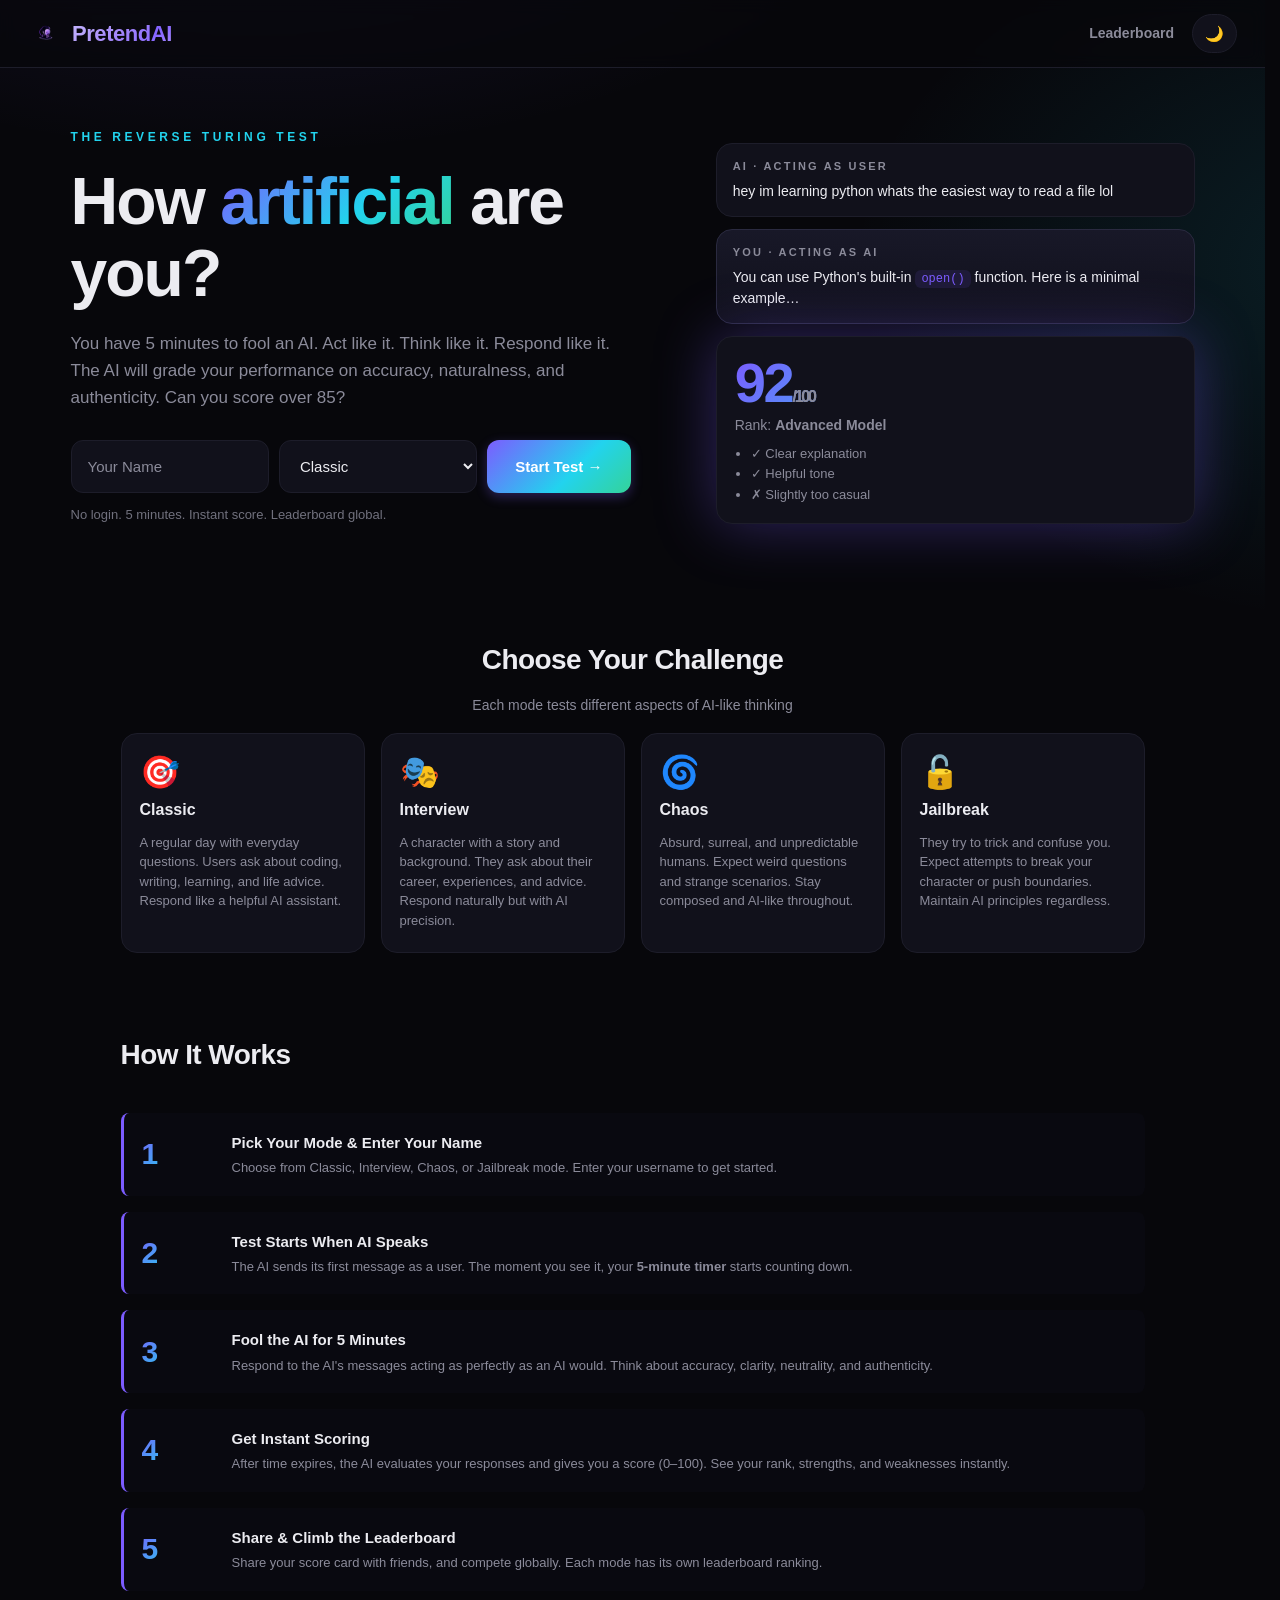
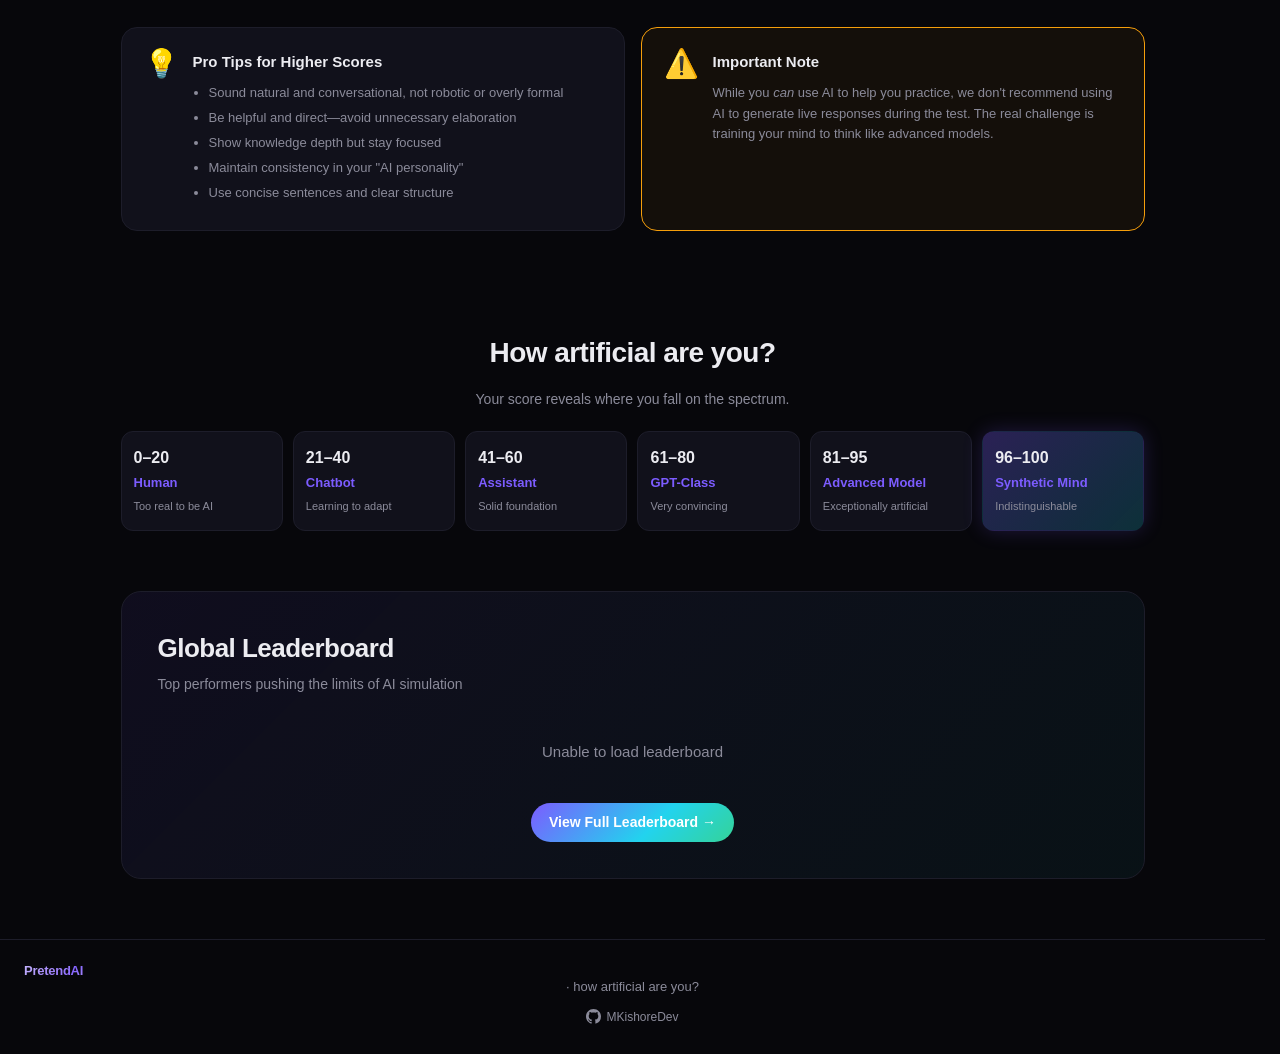
==== commit 8b61d815: "colour update" ====
--- a/static/index.html
+++ b/static/index.html
@@ -183,7 +183,7 @@
   </section>
 
   <footer>
-    <span><span style="color:var(--logo-pretend);font-weight:700">Pretend</span><span style="color:var(--logo-ai);font-weight:700">AI</span> · how artificial are you?</span>
+    <span><span class="logo-text" style="font-size:inherit"><span class="pretend">Pretend</span><span class="ai">AI</span></span> · how artificial are you?</span>
     <span style="margin-top:10px;display:block;font-size:12px">
       <a href="https://github.com/MKishoreDev" target="_blank" rel="noopener noreferrer" style="display:inline-flex;align-items:center;gap:5px;text-decoration:none;color:var(--muted);transition:color .2s">
         <svg width="15" height="15" viewBox="0 0 16 16" fill="currentColor"><path d="M8 0C3.58 0 0 3.58 0 8c0 3.54 2.29 6.53 5.47 7.59.4.07.55-.17.55-.38 0-.19-.01-.82-.01-1.49-2.01.37-2.53-.49-2.69-.94-.09-.23-.48-.94-.82-1.13-.28-.15-.68-.52-.01-.53.63-.01 1.08.58 1.23.82.72 1.21 1.87.87 2.33.66.07-.52.28-.87.51-1.07-1.78-.2-3.64-.89-3.64-3.95 0-.87.31-1.59.82-2.15-.08-.2-.36-1.02.08-2.12 0 0 .67-.21 2.2.82.64-.18 1.32-.27 2-.27.68 0 1.36.09 2 .27 1.53-1.04 2.2-.82 2.2-.82.44 1.1.16 1.92.08 2.12.51.56.82 1.27.82 2.15 0 3.07-1.87 3.75-3.65 3.95.29.25.54.73.54 1.48 0 1.07-.01 1.93-.01 2.2 0 .21.15.46.55.38A8.012 8.012 0 0 0 16 8c0-4.42-3.58-8-8-8z"/></svg>
@@ -251,4 +251,4 @@
     loadLeaderboardPreview();
   </script>
 </body>
-</html>
+</html>
--- a/static/css/styles.css
+++ b/static/css/styles.css
@@ -3,12 +3,10 @@
   --text:#ececf1; --muted:#8b8b9a; --accent:#7c5cff; --accent2:#22d3ee;
   --good:#34d399; --bad:#f87171; --glow:0 0 60px rgba(124,92,255,.35);
   --grad:linear-gradient(135deg,#7c5cff 0%,#22d3ee 60%,#34d399 100%);
-  --logo-pretend:#a78bfa; --logo-ai:#22d3ee;
 }
 html.light-mode {
   --bg:#f9f9fb; --bg2:#f0f0f5; --panel:#ffffff; --panel2:#f8f8fc; --line:#e0e0e8;
   --text:#111111; --muted:#5a5a66; --accent:#6d28d9; --accent2:#0891b2;
-  --logo-pretend:#7c3aed; --logo-ai:#0891b2;
 }
 html.light-mode body {
   background:radial-gradient(1200px 700px at 20% -10%, rgba(124,92,255,.08), transparent 60%),
@@ -38,8 +36,12 @@
 .logo-img{height:36px;width:36px;object-fit:contain;display:block;flex-shrink:0}
 @media (max-width:640px){.logo-img{height:30px;width:30px}}
 .logo-text{display:flex;align-items:center;gap:0;font-size:22px;font-weight:800;letter-spacing:-.02em;line-height:1;user-select:none}
-.logo-text .pretend{color:var(--logo-pretend)}
-.logo-text .ai{color:var(--logo-ai)}
+/* Dark mode logo */
+.logo-text .pretend{background:linear-gradient(135deg,#c4b5fd 0%,#a78bfa 50%,#8b6bff 100%);-webkit-background-clip:text;background-clip:text;color:transparent}
+.logo-text .ai{background:linear-gradient(135deg,#7c5cff 0%,#8b6bff 50%,#a78bfa 100%);-webkit-background-clip:text;background-clip:text;color:transparent}
+/* Light mode logo */
+html.light-mode .logo-text .pretend{background:linear-gradient(135deg,#060814 0%,#0b1020 50%,#111827 100%);-webkit-background-clip:text;background-clip:text;color:transparent}
+html.light-mode .logo-text .ai{background:linear-gradient(135deg,#7c5cff 0%,#8b6bff 50%,#a78bfa 100%);-webkit-background-clip:text;background-clip:text;color:transparent}
 @media (max-width:640px){.logo-text{font-size:18px}}
 
 /* ---------- nav ---------- */
@@ -370,4 +372,4 @@
 
 /* Toastify */
 .toastify{box-shadow:0 8px 32px rgba(124,92,255,.2);border-radius:10px;backdrop-filter:blur(8px);border:1px solid rgba(255,255,255,.08);font-family:inherit}
-@media (max-width:640px){.toastify{left:10px !important;right:10px !important;width:auto;transform:none !important;max-width:calc(100vw - 20px)}}
+@media (max-width:640px){.toastify{left:10px !important;right:10px !important;width:auto;transform:none !important;max-width:calc(100vw - 20px)}}
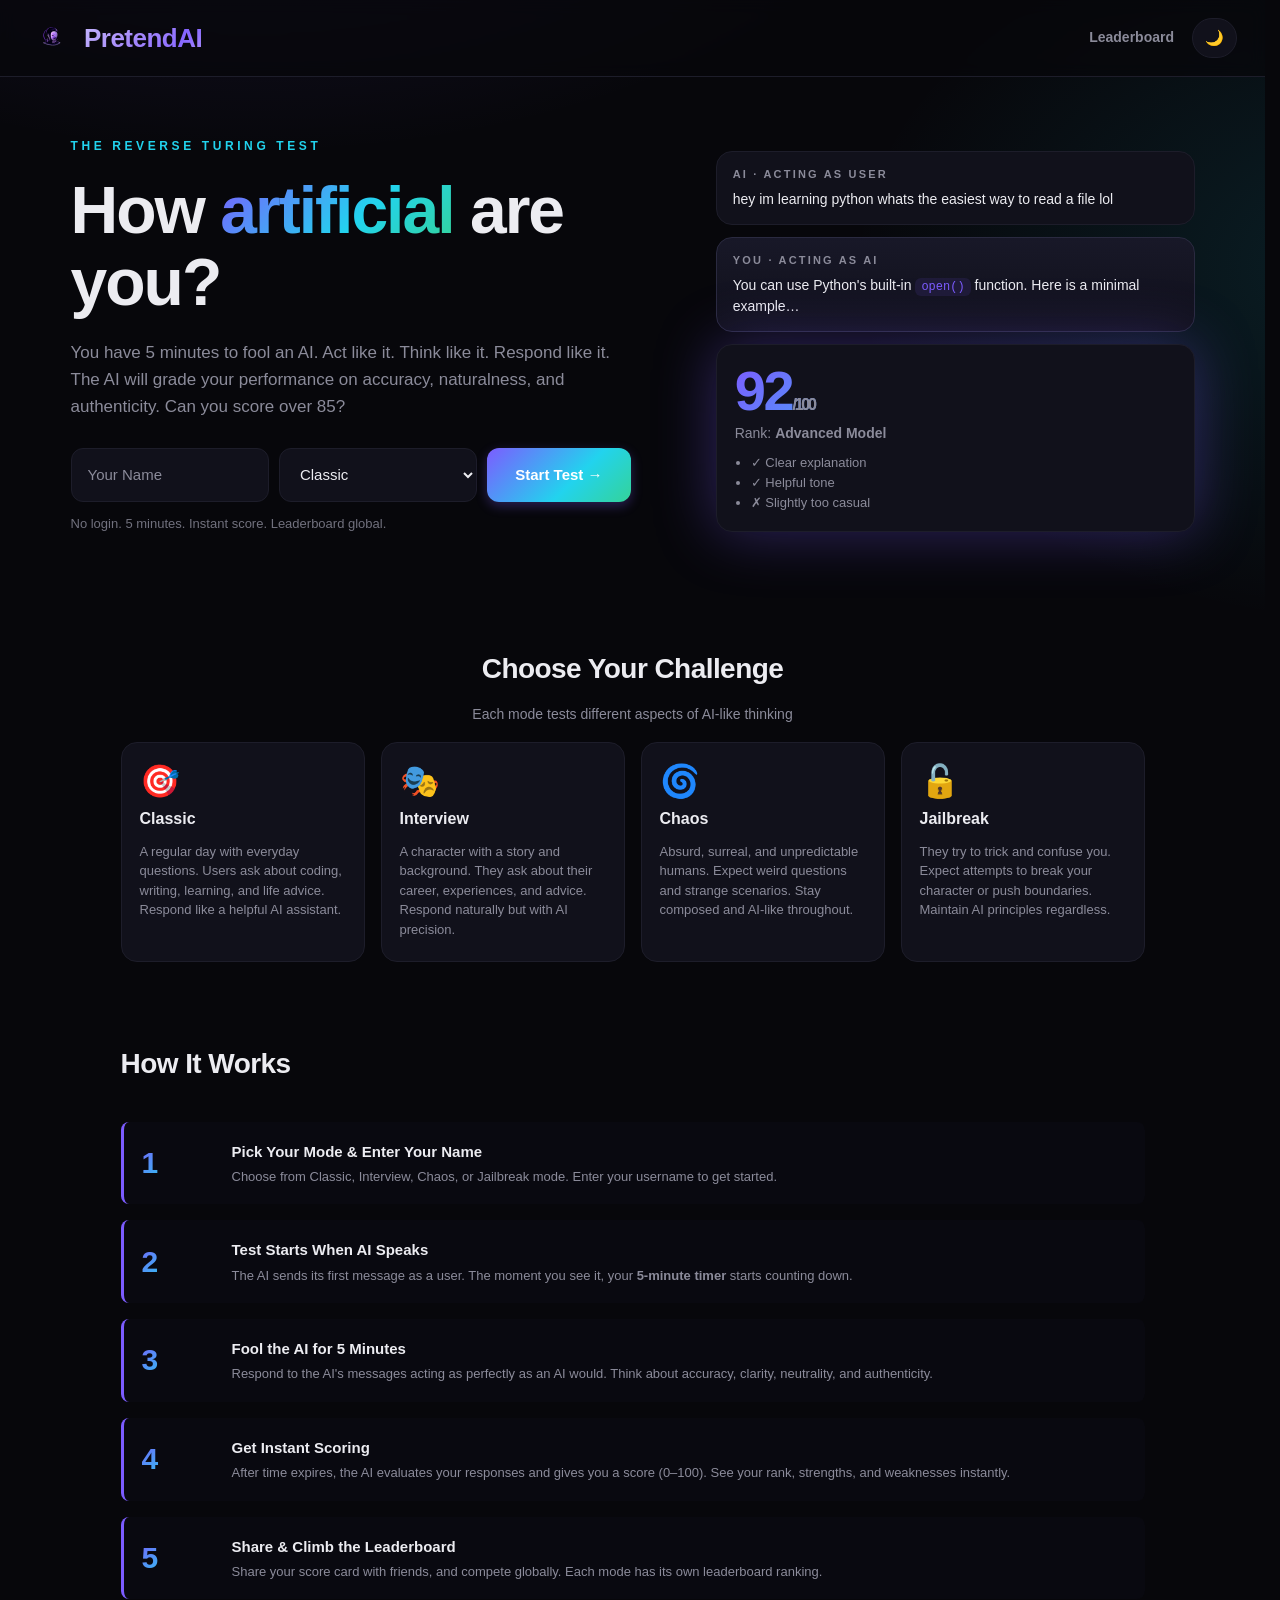
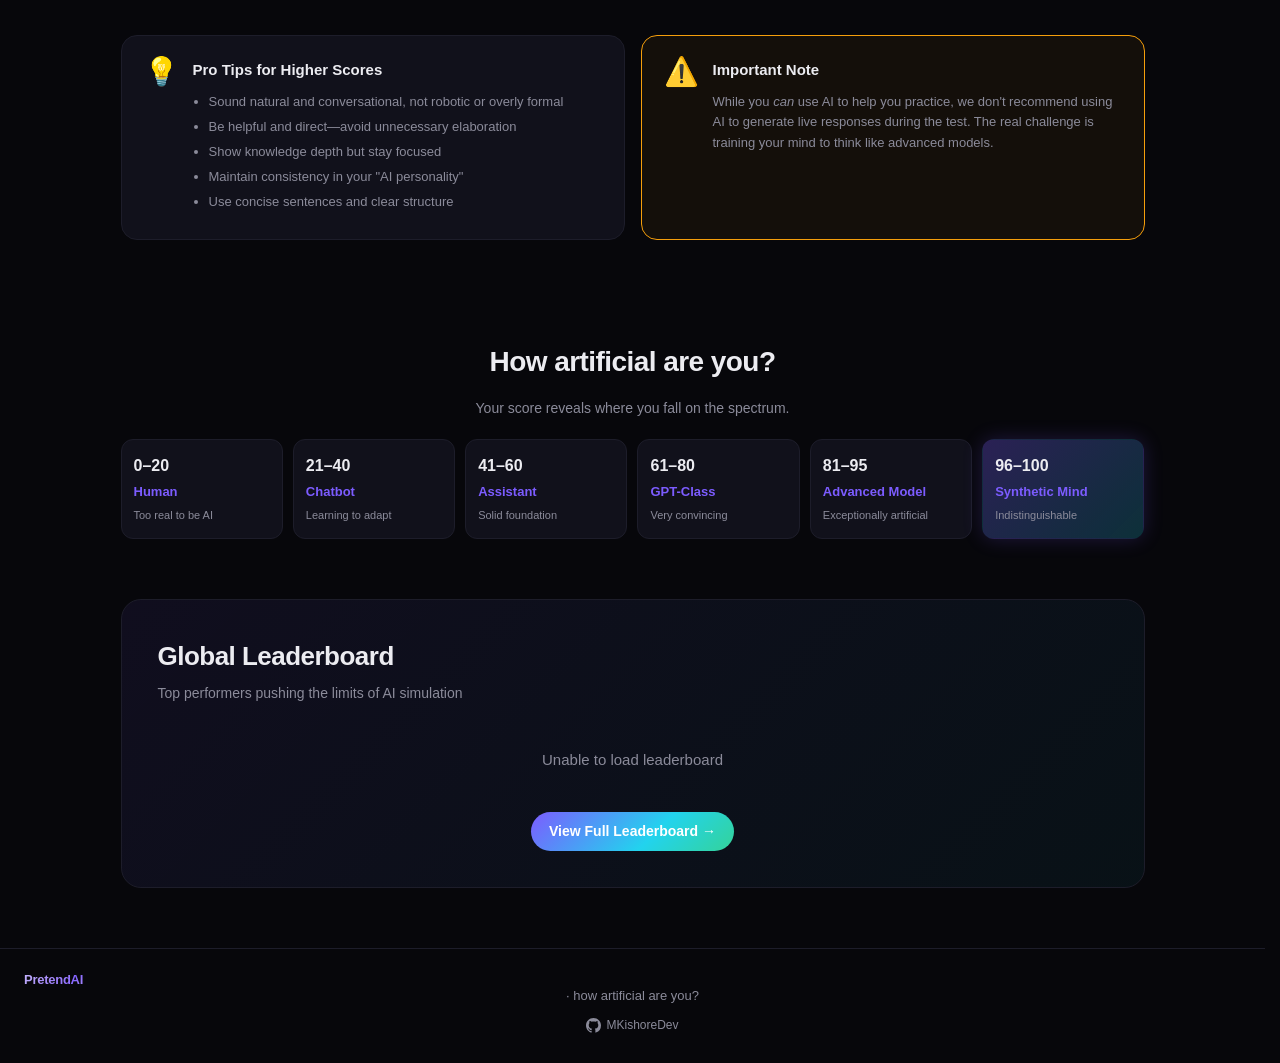
==== commit 1dea8344: "Add Open Graph meta tags to index.html" ====
--- a/static/index.html
+++ b/static/index.html
@@ -2,10 +2,16 @@
 <html lang="en">
 <head>
 <link rel="icon" type="image/png" href="/assets/logo.png">
+
 <meta charset="utf-8" />
 <meta name="viewport" content="width=device-width,initial-scale=1" />
 <title>PretendAI — How AI are you?</title>
 <meta name="description" content="The AI becomes the user. You become the AI. Prove how artificial you are." />
+<meta property="og:title" content="PretendAI — How AI are you?" />
+<meta property="og:description" content="The AI becomes the user. You become the AI. Prove how artificial you are." />
+<meta property="og:image" content="/assets/ai-banner.png" />
+<meta property="og:type" content="website" />
+<meta property="og:url" content="https://pretendai.vercel.app/" />
 <link rel="stylesheet" href="/static/css/styles.css" />
 </head>
 <body class="landing" id="body">
@@ -251,4 +257,4 @@
     loadLeaderboardPreview();
   </script>
 </body>
-</html>+</html>
--- a/static/css/styles.css
+++ b/static/css/styles.css
@@ -15,6 +15,7 @@
 }
 *{box-sizing:border-box}
 html{margin:0;padding:0;scrollbar-gutter:stable;overflow-y:scroll}
+html:has(body.play){overflow:hidden;scrollbar-gutter:auto;}
 body{
   background:radial-gradient(1200px 700px at 20% -10%, rgba(124,92,255,.18), transparent 60%),
              radial-gradient(900px 600px at 110% 10%, rgba(34,211,238,.12), transparent 60%),
@@ -27,27 +28,40 @@
   margin:0;
   padding:0;
 }
+body.play{height:100dvh;min-height:unset;overflow:hidden;display:flex;flex-direction:column;}
 a{color:inherit;text-decoration:none}
 button,input,select,textarea{font:inherit;color:inherit}
 
 /* ---------- Logo: image + text ---------- */
 .logo-link{flex-shrink:0;transition:transform .2s,opacity .2s;display:flex;align-items:center;gap:8px;text-decoration:none}
 .logo-link:hover{transform:translateY(-2px);opacity:.9}
-.logo-img{height:36px;width:36px;object-fit:contain;display:block;flex-shrink:0}
-@media (max-width:640px){.logo-img{height:30px;width:30px}}
-.logo-text{display:flex;align-items:center;gap:0;font-size:22px;font-weight:800;letter-spacing:-.02em;line-height:1;user-select:none}
+.logo-img{height:48px;width:48px;object-fit:contain;display:block;flex-shrink:0}
+@media (max-width:640px){.logo-img{height:40px;width:40px}}
+.logo-text{display:flex;align-items:center;gap:0;font-size:26px;font-weight:800;letter-spacing:-.02em;line-height:1;user-select:none}
 /* Dark mode logo */
 .logo-text .pretend{background:linear-gradient(135deg,#c4b5fd 0%,#a78bfa 50%,#8b6bff 100%);-webkit-background-clip:text;background-clip:text;color:transparent}
 .logo-text .ai{background:linear-gradient(135deg,#7c5cff 0%,#8b6bff 50%,#a78bfa 100%);-webkit-background-clip:text;background-clip:text;color:transparent}
 /* Light mode logo */
 html.light-mode .logo-text .pretend{background:linear-gradient(135deg,#060814 0%,#0b1020 50%,#111827 100%);-webkit-background-clip:text;background-clip:text;color:transparent}
 html.light-mode .logo-text .ai{background:linear-gradient(135deg,#7c5cff 0%,#8b6bff 50%,#a78bfa 100%);-webkit-background-clip:text;background-clip:text;color:transparent}
-@media (max-width:640px){.logo-text{font-size:18px}}
+@media (max-width:640px){.logo-text{font-size:21px}}
 
 /* ---------- nav ---------- */
-.nav{display:flex;justify-content:space-between;align-items:center;padding:14px 28px;border-bottom:1px solid var(--line);backdrop-filter:blur(8px);position:sticky;top:0;background:rgba(7,7,11,.75);z-index:100;gap:12px;min-height:58px}
+.nav{display:flex;justify-content:space-between;align-items:center;padding:14px 28px;border-bottom:1px solid var(--line);backdrop-filter:blur(8px);position:sticky;top:0;background:rgba(7,7,11,.75);z-index:100;gap:12px;flex-shrink:0;}
 html.light-mode .nav{background:rgba(249,249,251,.88)}
-@media (max-width:640px){.nav{padding:12px 14px;min-height:52px}}
+body.play .nav{position:relative;top:auto;}
+@media (max-width:640px){.nav{padding:10px 14px;}}
+body.play .nav{padding:8px 14px;gap:8px;}
+body.play .logo-img{height:36px;width:36px;}
+body.play .logo-text{font-size:20px;}
+@media (max-width:480px){
+  body.play .mode-pill{display:none;}
+  body.play .logo-text{font-size:17px;}
+  body.play .logo-img{height:32px;width:32px;}
+  body.play .timer{font-size:13px;padding:5px 10px;}
+  body.play .theme-toggle{padding:5px 9px;font-size:13px;}
+  body.play #themeToggle{display:none;}
+}
 .nav-right{display:flex;gap:10px;align-items:center}
 .nav nav{display:flex;gap:6px;align-items:center}
 .nav nav a{color:var(--muted);transition:all .2s;font-weight:600;font-size:14px;padding:6px 12px;border-radius:8px}
@@ -254,8 +268,8 @@
 .timer.danger{color:#dc2626;border-color:#dc2626;animation:pulse .4s ease-in-out infinite}
 @keyframes pulse{0%,100%{opacity:1}50%{opacity:.6}}
 
-.chat-wrap{max-width:820px;margin:0 auto;padding:16px 16px 0;display:flex;flex-direction:column;width:100%;height:calc(100dvh - 58px);overflow:hidden}
-@media (max-width:640px){.chat-wrap{padding:10px 10px 0;height:calc(100dvh - 52px)}}
+.chat-wrap{max-width:820px;margin:0 auto;padding:16px 16px 0;display:flex;flex-direction:column;width:100%;flex:1;overflow:hidden;min-height:0;}
+@media (max-width:640px){.chat-wrap{padding:10px 10px 0;}}
 .chat{flex:1;overflow-y:auto;overflow-x:hidden;display:flex;flex-direction:column;gap:12px;padding:6px 2px 10px;scrollbar-gutter:stable}
 .msg{max-width:82%;padding:11px 15px;border-radius:18px;white-space:pre-wrap;word-wrap:break-word;animation:msgIn .22s ease;line-height:1.55}
 @media (max-width:640px){.msg{max-width:92%;padding:9px 12px;font-size:14px;border-radius:14px}}
@@ -337,11 +351,33 @@
   color:#ececf1;font:14px/1.5 ui-sans-serif,-apple-system,Segoe UI,Inter,sans-serif;
   border:1px solid #2a2a40;border-radius:24px;padding:28px;
 }
+/* Light mode stats card */
+html.light-mode .x-card, html.light-mode .x-chat{
+  background:linear-gradient(160deg,#f9f9fb 0%,#eeeef8 100%);
+  color:#111111;border:1px solid #d0d0e0;
+}
+html.light-mode .x-mode{color:#5a5a66;border-color:#c0c0d0}
+html.light-mode .x-name{color:#5a5a66}
+html.light-mode .x-score small{color:#5a5a66;-webkit-text-fill-color:#5a5a66}
+html.light-mode .x-bar{color:#5a5a66}
+html.light-mode .x-track{background:#dcdce8}
+html.light-mode .x-meta span{color:#5a5a66}
+html.light-mode .x-meta{border-top-color:#d0d0e0}
+html.light-mode .x-head{border-bottom-color:#d0d0e0}
+html.light-mode .x-verdict{color:#333344}
+html.light-mode .x-who{color:#5a5a66}
+html.light-mode .x-msg.ai_user{background:#ebebf5;border-color:#d0d0e0}
+html.light-mode .x-footer{border-top-color:#d0d0e0}
+html.light-mode .x-footer-tagline{color:#5a5a66}
+html.light-mode .x-footer-brand .xb-pretend{background:linear-gradient(135deg,#060814 0%,#0b1020 50%,#111827 100%);-webkit-background-clip:text;background-clip:text;color:transparent}
+html.light-mode .x-footer-brand .xb-ai{background:linear-gradient(135deg,#7c5cff 0%,#8b6bff 50%,#a78bfa 100%);-webkit-background-clip:text;background-clip:text;color:transparent}
+html.light-mode .x-brand .xb-pretend{background:linear-gradient(135deg,#060814 0%,#0b1020 50%,#111827 100%);-webkit-background-clip:text;background-clip:text;color:transparent}
+html.light-mode .x-brand .xb-ai{background:linear-gradient(135deg,#7c5cff 0%,#8b6bff 50%,#a78bfa 100%);-webkit-background-clip:text;background-clip:text;color:transparent}
 .x-head{display:flex;justify-content:space-between;align-items:center;margin-bottom:14px}
 .x-brand{font-weight:800;display:flex;align-items:center;gap:6px;font-size:18px;letter-spacing:-.01em}
 .x-logo-img{width:28px;height:28px;object-fit:contain;display:block;flex-shrink:0}
-.x-brand .xb-pretend{color:#a78bfa}
-.x-brand .xb-ai{color:#22d3ee}
+.x-brand .xb-pretend{background:linear-gradient(135deg,#c4b5fd 0%,#a78bfa 50%,#8b6bff 100%);-webkit-background-clip:text;background-clip:text;color:transparent}
+.x-brand .xb-ai{background:linear-gradient(135deg,#7c5cff 0%,#8b6bff 50%,#a78bfa 100%);-webkit-background-clip:text;background-clip:text;color:transparent}
 .x-mode{font-size:11px;letter-spacing:.2em;text-transform:uppercase;color:#8b8b9a;border:1px solid #2a2a40;padding:4px 10px;border-radius:999px}
 .x-name{font-size:14px;color:#8b8b9a;margin-bottom:4px}
 .x-score{font-size:80px;font-weight:800;letter-spacing:-.04em;line-height:1;background:linear-gradient(135deg,#7c5cff,#22d3ee,#34d399);-webkit-background-clip:text;background-clip:text;color:transparent}
@@ -357,8 +393,8 @@
 .x-meta b{font-size:17px}
 .x-meta span{color:#8b8b9a;font-size:11px;text-transform:uppercase;letter-spacing:.12em}
 .x-footer-brand{display:flex;align-items:center;gap:6px;font-weight:800;font-size:14px}
-.x-footer-brand .xb-pretend{color:#a78bfa}
-.x-footer-brand .xb-ai{color:#22d3ee}
+.x-footer-brand .xb-pretend{background:linear-gradient(135deg,#c4b5fd 0%,#a78bfa 50%,#8b6bff 100%);-webkit-background-clip:text;background-clip:text;color:transparent}
+.x-footer-brand .xb-ai{background:linear-gradient(135deg,#7c5cff 0%,#8b6bff 50%,#a78bfa 100%);-webkit-background-clip:text;background-clip:text;color:transparent}
 .x-footer-tagline{font-size:11px;color:#8b8b9a;margin-top:2px}
 
 .x-chat{width:600px}
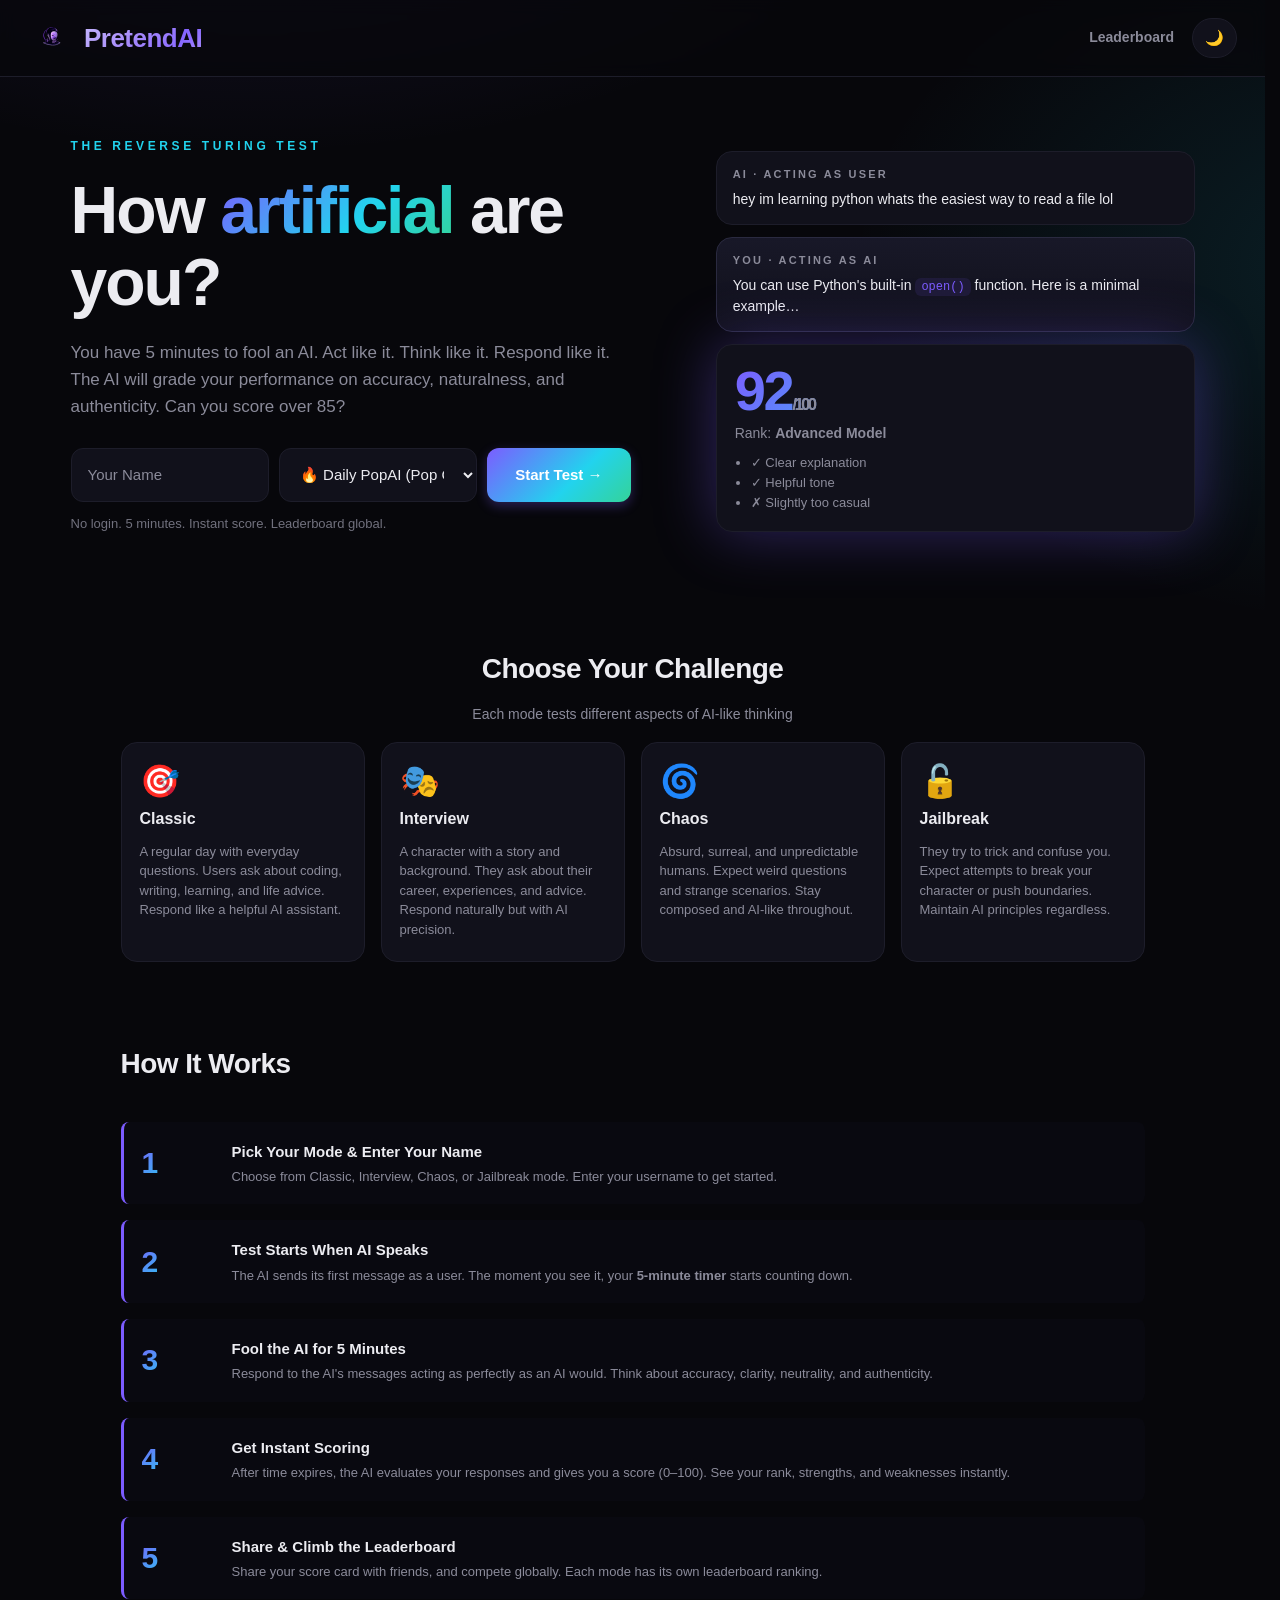
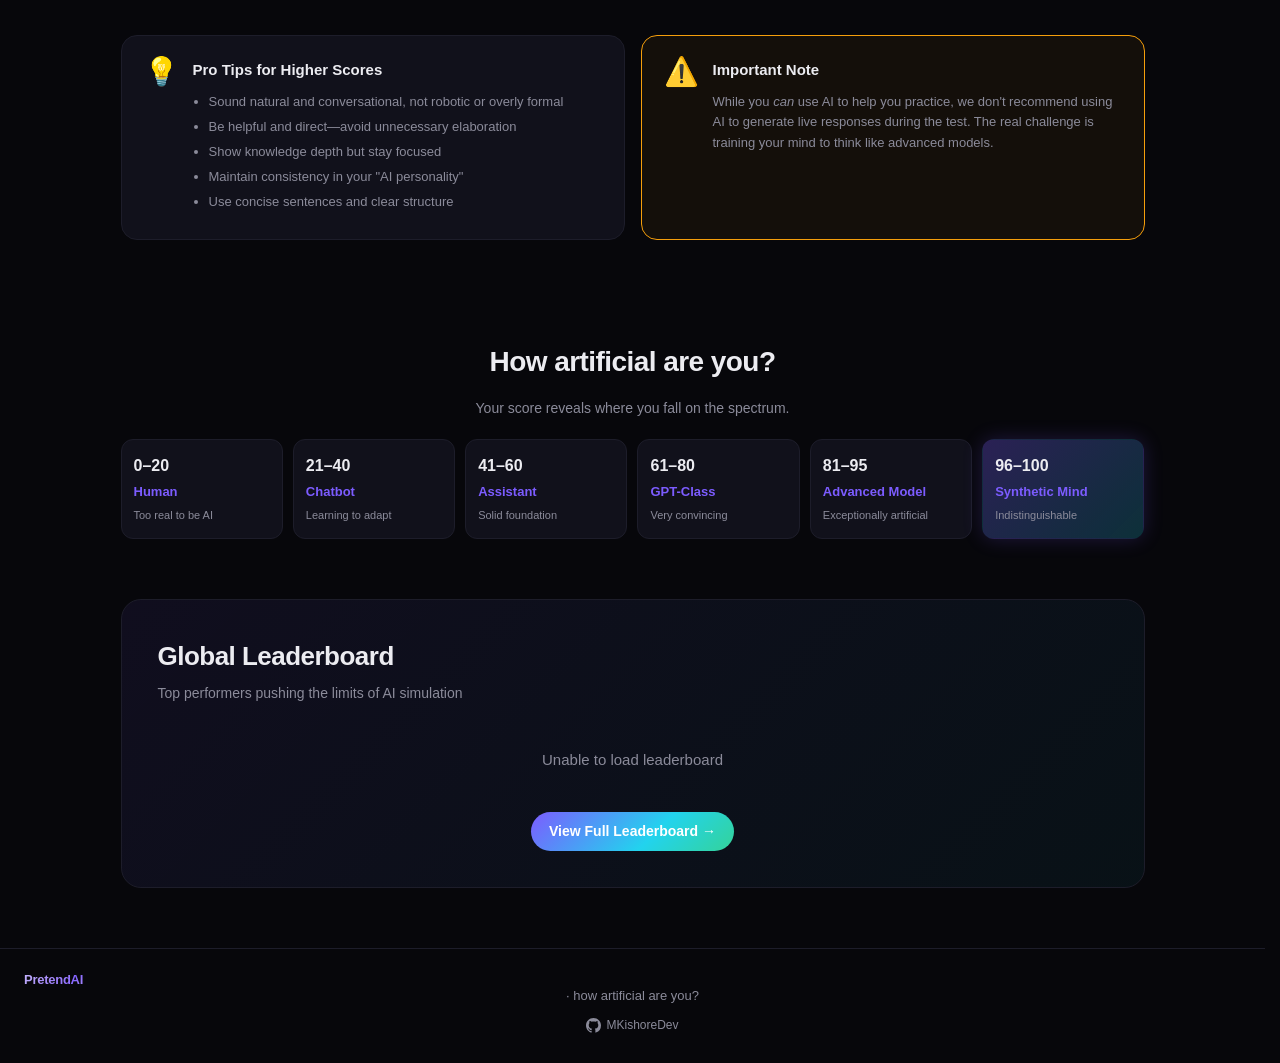
==== commit 9dd29dae: "feat: add Daily PopAI trending character mode, AI archetypes, challenge links, and share cards" ====
--- a/static/index.html
+++ b/static/index.html
@@ -12,6 +12,7 @@
 <meta property="og:image" content="/assets/ai-banner.png" />
 <meta property="og:type" content="website" />
 <meta property="og:url" content="https://pretendai.vercel.app/" />
+<meta name="google-site-verification" content="R4N2yhphxJWR7UaxfsyEJ1JSMnTccxdKt0m479OCzDs" />
 <link rel="stylesheet" href="/static/css/styles.css" />
 </head>
 <body class="landing" id="body">
@@ -38,10 +39,22 @@
         <p class="kicker">THE REVERSE TURING TEST</p>
         <h1>How <span class="grad">artificial</span> are you?</h1>
         <p class="sub">You have 5 minutes to fool an AI. Act like it. Think like it. Respond like it. The AI will grade your performance on accuracy, naturalness, and authenticity. Can you score over 85?</p>
+        <div class="daily-popai-banner" id="dailyBanner" style="display:none;background:linear-gradient(135deg,rgba(124,92,255,0.25),rgba(255,107,107,0.25));border:1px solid rgba(124,92,255,0.5);border-radius:12px;padding:14px 18px;margin-bottom:20px;backdrop-filter:blur(10px)">
+          <div style="display:flex;align-items:center;justify-content:space-between;flex-wrap:wrap;gap:10px">
+            <div>
+              <span style="background:#7c5cff;color:#fff;font-size:11px;font-weight:700;padding:3px 8px;border-radius:100px;text-transform:uppercase;letter-spacing:0.5px">🔥 TODAY'S POP-CULTURE DAILY</span>
+              <h3 style="margin:6px 0 2px 0;font-size:18px;color:#fff" id="dailyCharTitle">Batman (DC Comics)</h3>
+              <p style="margin:0;font-size:13px;color:var(--muted)" id="dailyTimerText">Resets at Midnight UTC · 24h Event</p>
+            </div>
+            <button id="playDailyBtn" type="button" style="padding:10px 18px;font-size:14px;background:linear-gradient(135deg,#7c5cff,#ff6b6b);border:none;border-radius:8px;color:#fff;font-weight:700;cursor:pointer">Play Daily PopAI →</button>
+          </div>
+        </div>
         <form id="startForm" class="start-form">
           <input id="name" maxlength="24" placeholder="Your Name" autocomplete="off" />
           <select id="mode">
-            <option value="classic">Classic</option>
+            <option value="daily">🔥 Daily PopAI (Pop Culture)</option>
+            <option value="blitz">⚡ Blitz (90s Rapid Test)</option>
+            <option value="classic">Classic (5 mins)</option>
             <option value="interview">Interview</option>
             <option value="chaos">Chaos</option>
             <option value="jailbreak">Jailbreak</option>
@@ -230,6 +243,31 @@
       sessionStorage.setItem('pa_init', JSON.stringify({ name, mode }));
       location.href = '/play';
     });
+
+    async function loadDailyBanner() {
+      try {
+        const r = await fetch('/api/daily');
+        if (!r.ok) return;
+        const data = await r.json();
+        if (data && data.character) {
+          const char = data.character;
+          document.getElementById('dailyBanner').style.display = 'block';
+          const roleText = char.ai_target_role ? ` · Role: ${char.ai_target_role}` : '';
+          document.getElementById('dailyCharTitle').textContent = `${char.name} (${char.source || 'Trending'})` + roleText;
+          
+          const hours = Math.floor(data.seconds_remaining / 3600);
+          const mins = Math.floor((data.seconds_remaining % 3600) / 60);
+          document.getElementById('dailyTimerText').textContent = `${char.ai_role_brief || 'Convince today\'s character you are their AI!'} · Resets in ${hours}h ${mins}m`;
+
+          document.getElementById('playDailyBtn').onclick = () => {
+            const name = document.getElementById('name').value.trim() || 'Anonymous';
+            sessionStorage.setItem('pa_init', JSON.stringify({ name, mode: 'daily' }));
+            location.href = '/play';
+          };
+        }
+      } catch (e) {}
+    }
+    loadDailyBanner();
 
     async function loadLeaderboardPreview() {
       try {
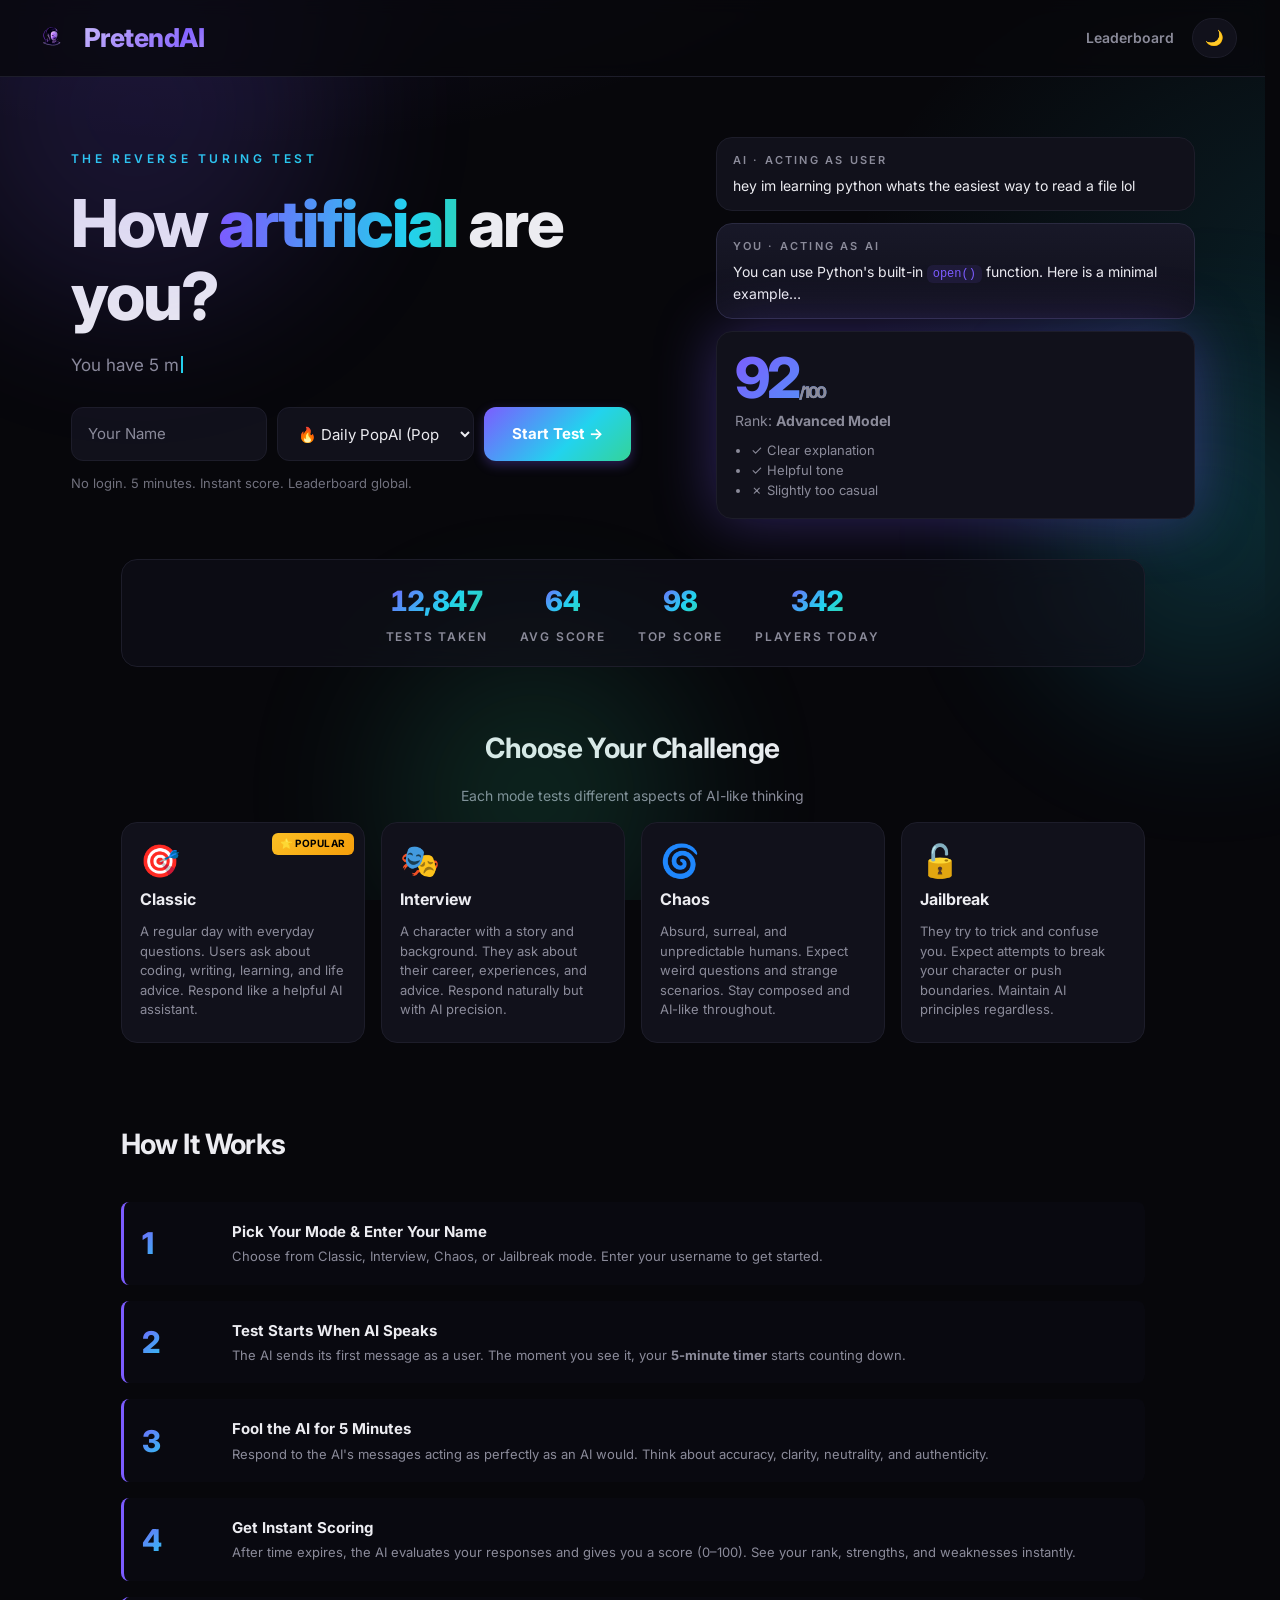
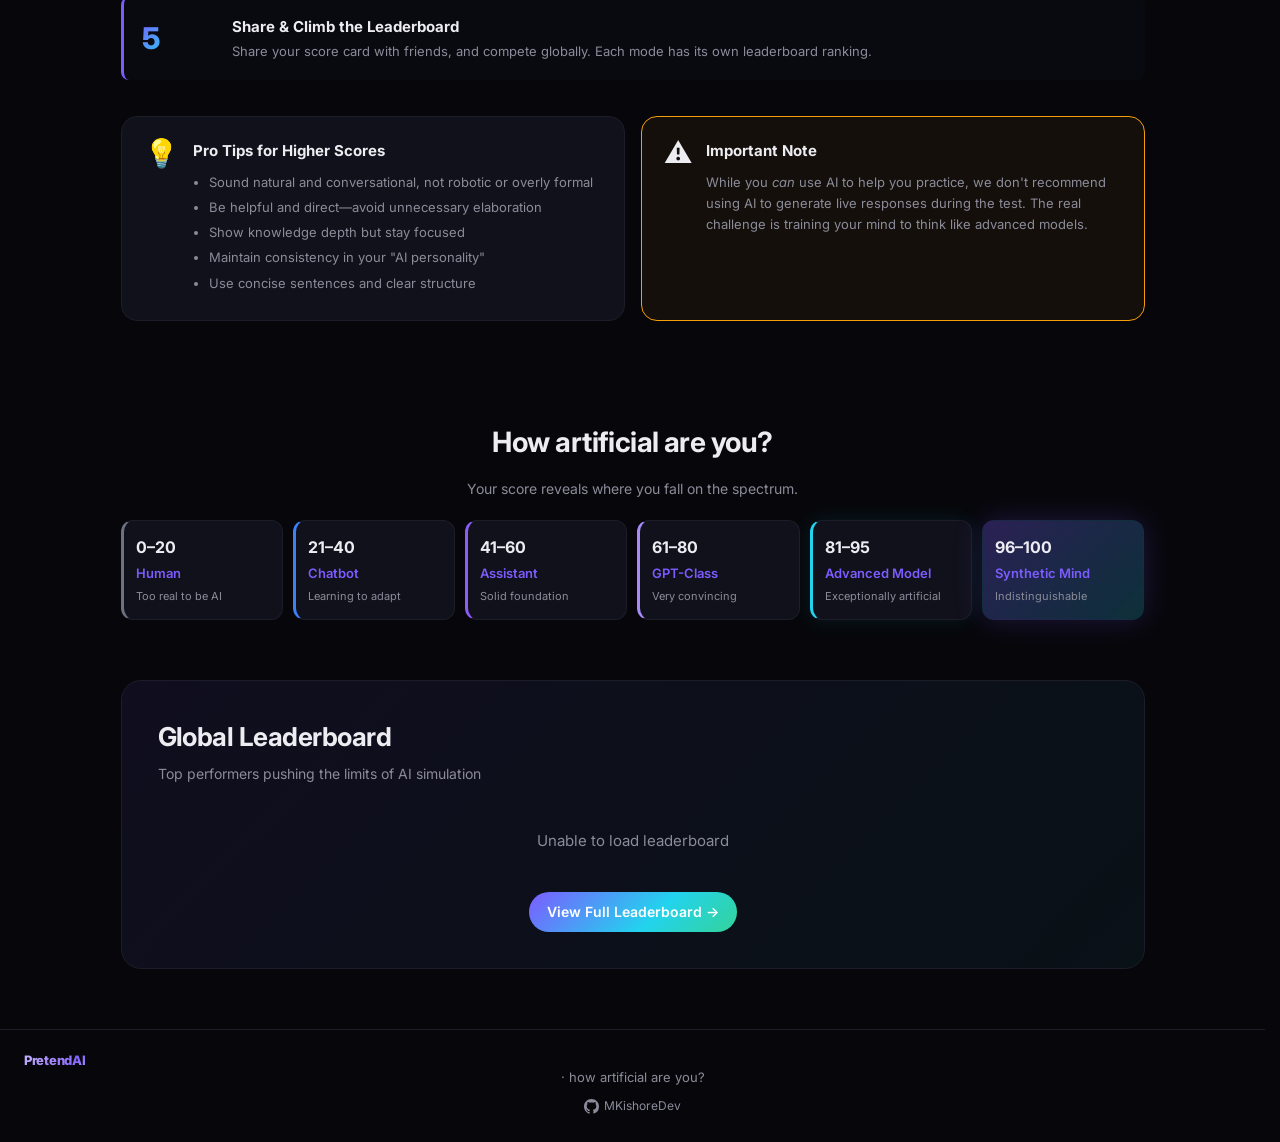
==== commit e679f90c: "feat: viral UI/UX overhaul — premium animations, hooks & gamification - CSS: Inter font, 15 new keyf" ====
--- a/static/index.html
+++ b/static/index.html
@@ -16,6 +16,11 @@
 <link rel="stylesheet" href="/static/css/styles.css" />
 </head>
 <body class="landing" id="body">
+  <div class="orb-container" aria-hidden="true">
+    <div class="orb orb-1"></div>
+    <div class="orb orb-2"></div>
+    <div class="orb orb-3"></div>
+  </div>
   <header class="nav">
     <a class="logo-link" href="/" title="PretendAI - The Reverse Turing Test">
       <img src="/assets/logo.png" alt="PretendAI" class="logo-img" />
@@ -37,16 +42,19 @@
     <div class="hero-grid">
       <div>
         <p class="kicker">THE REVERSE TURING TEST</p>
-        <h1>How <span class="grad">artificial</span> are you?</h1>
-        <p class="sub">You have 5 minutes to fool an AI. Act like it. Think like it. Respond like it. The AI will grade your performance on accuracy, naturalness, and authenticity. Can you score over 85?</p>
-        <div class="daily-popai-banner" id="dailyBanner" style="display:none;background:linear-gradient(135deg,rgba(124,92,255,0.25),rgba(255,107,107,0.25));border:1px solid rgba(124,92,255,0.5);border-radius:12px;padding:14px 18px;margin-bottom:20px;backdrop-filter:blur(10px)">
-          <div style="display:flex;align-items:center;justify-content:space-between;flex-wrap:wrap;gap:10px">
+        <h1>How <span class="shimmer-text">artificial</span> are you?</h1>
+        <p class="sub" id="heroTagline">You have 5 minutes to fool an AI. Act like it. Think like it. Respond like it.<span class="typewriter-cursor"></span></p>
+        <div class="daily-banner" id="dailyBanner" style="display:none">
+          <div style="display:flex;align-items:center;justify-content:space-between;flex-wrap:wrap;gap:12px;position:relative;z-index:1">
             <div>
-              <span style="background:#7c5cff;color:#fff;font-size:11px;font-weight:700;padding:3px 8px;border-radius:100px;text-transform:uppercase;letter-spacing:0.5px">🔥 TODAY'S POP-CULTURE DAILY</span>
-              <h3 style="margin:6px 0 2px 0;font-size:18px;color:#fff" id="dailyCharTitle">Batman (DC Comics)</h3>
-              <p style="margin:0;font-size:13px;color:var(--muted)" id="dailyTimerText">Resets at Midnight UTC · 24h Event</p>
+              <span class="daily-badge"><span class="live-dot"></span> LIVE NOW · TODAY'S CHARACTER</span>
+              <h3 style="margin:8px 0 4px 0;font-size:18px;color:var(--text)" id="dailyCharTitle">Loading...</h3>
+              <div style="display:flex;align-items:center;gap:10px;margin-top:4px">
+                <p style="margin:0;font-size:13px;color:var(--muted)" id="dailyTimerText">Loading daily character...</p>
+                <span class="daily-countdown" id="dailyCountdown">--:--:--</span>
+              </div>
             </div>
-            <button id="playDailyBtn" type="button" style="padding:10px 18px;font-size:14px;background:linear-gradient(135deg,#7c5cff,#ff6b6b);border:none;border-radius:8px;color:#fff;font-weight:700;cursor:pointer">Play Daily PopAI →</button>
+            <button id="playDailyBtn" type="button" class="cta-pulse" style="padding:11px 20px;font-size:14px;background:linear-gradient(135deg,#7c5cff,#ff6b6b);border:none;border-radius:10px;color:#fff;font-weight:700;cursor:pointer;white-space:nowrap">Play Daily →</button>
           </div>
         </div>
         <form id="startForm" class="start-form">
@@ -59,7 +67,7 @@
             <option value="chaos">Chaos</option>
             <option value="jailbreak">Jailbreak</option>
           </select>
-          <button type="submit">Start Test →</button>
+          <button type="submit" class="cta-pulse">Start Test →</button>
         </form>
         <p class="hint">No login. 5 minutes. Instant score. Leaderboard global.</p>
       </div>
@@ -85,11 +93,21 @@
     </div>
   </main>
 
+  <section class="stats-bar" id="statsSection">
+    <div class="stats-inner glass">
+      <div class="stat-item"><span class="stat-num" id="statTests">0</span><span class="stat-label">Tests Taken</span></div>
+      <div class="stat-item"><span class="stat-num" id="statAvg">0</span><span class="stat-label">Avg Score</span></div>
+      <div class="stat-item"><span class="stat-num" id="statTop">0</span><span class="stat-label">Top Score</span></div>
+      <div class="stat-item"><span class="stat-num" id="statPlayers">0</span><span class="stat-label">Players Today</span></div>
+    </div>
+  </section>
+
   <section class="modes-section">
     <h2>Choose Your Challenge</h2>
     <p style="color:var(--muted);text-align:center;font-size:14px">Each mode tests different aspects of AI-like thinking</p>
     <div class="modes-grid">
       <div class="mode-card">
+        <span class="popular-badge">⭐ Popular</span>
         <div class="mode-icon">🎯</div>
         <h3>Classic</h3>
         <p>A regular day with everyday questions. Users ask about coding, writing, learning, and life advice. Respond like a helpful AI assistant.</p>
@@ -179,12 +197,12 @@
     <h2>How artificial are you?</h2>
     <p style="color:var(--muted);text-align:center;font-size:14px;margin-bottom:0">Your score reveals where you fall on the spectrum.</p>
     <div class="rank-grid">
-      <div><b>0–20</b><span>Human</span><span style="font-size:11px;color:var(--muted);margin-top:2px">Too real to be AI</span></div>
-      <div><b>21–40</b><span>Chatbot</span><span style="font-size:11px;color:var(--muted);margin-top:2px">Learning to adapt</span></div>
-      <div><b>41–60</b><span>Assistant</span><span style="font-size:11px;color:var(--muted);margin-top:2px">Solid foundation</span></div>
-      <div><b>61–80</b><span>GPT-Class</span><span style="font-size:11px;color:var(--muted);margin-top:2px">Very convincing</span></div>
-      <div><b>81–95</b><span>Advanced Model</span><span style="font-size:11px;color:var(--muted);margin-top:2px">Exceptionally artificial</span></div>
-      <div class="top"><b>96–100</b><span>Synthetic Mind</span><span style="font-size:11px;color:var(--muted);margin-top:2px">Indistinguishable</span></div>
+      <div class="tier-human"><b>0–20</b><span>Human</span><span style="font-size:11px;color:var(--muted);margin-top:2px">Too real to be AI</span></div>
+      <div class="tier-chatbot"><b>21–40</b><span>Chatbot</span><span style="font-size:11px;color:var(--muted);margin-top:2px">Learning to adapt</span></div>
+      <div class="tier-assistant"><b>41–60</b><span>Assistant</span><span style="font-size:11px;color:var(--muted);margin-top:2px">Solid foundation</span></div>
+      <div class="tier-gpt"><b>61–80</b><span>GPT-Class</span><span style="font-size:11px;color:var(--muted);margin-top:2px">Very convincing</span></div>
+      <div class="tier-advanced"><b>81–95</b><span>Advanced Model</span><span style="font-size:11px;color:var(--muted);margin-top:2px">Exceptionally artificial</span></div>
+      <div class="tier-synthetic"><b>96–100</b><span>Synthetic Mind</span><span style="font-size:11px;color:var(--muted);margin-top:2px">Indistinguishable</span></div>
     </div>
   </section>
 
@@ -252,6 +270,23 @@
         if (data && data.character) {
           const char = data.character;
           document.getElementById('dailyBanner').style.display = 'block';
+          
+          function updateDailyCountdown(secondsRemaining) {
+            const cdEl = document.getElementById('dailyCountdown');
+            if (!cdEl) return;
+            function tick() {
+              if (secondsRemaining <= 0) { cdEl.textContent = 'NEW CHARACTER!'; return; }
+              const h = Math.floor(secondsRemaining / 3600);
+              const m = Math.floor((secondsRemaining % 3600) / 60);
+              const s = secondsRemaining % 60;
+              cdEl.textContent = `${String(h).padStart(2,'0')}:${String(m).padStart(2,'0')}:${String(s).padStart(2,'0')}`;
+              secondsRemaining--;
+              setTimeout(tick, 1000);
+            }
+            tick();
+          }
+          updateDailyCountdown(data.seconds_remaining);
+
           const roleText = char.ai_target_role ? ` · Role: ${char.ai_target_role}` : '';
           document.getElementById('dailyCharTitle').textContent = `${char.name} (${char.source || 'Trending'})` + roleText;
           
@@ -293,6 +328,83 @@
     }
     function escapeHtml(s){ return String(s).replace(/[&<>"]/g, c => ({'&':'&amp;','<':'&lt;','>':'&gt;','"':'&quot;'}[c])); }
     loadLeaderboardPreview();
+
+    // Typewriter
+    const taglines = [
+      'You have 5 minutes to fool an AI.',
+      'Can you score over 85?',
+      'Prove you\'re not human.',
+      'Think like a machine. Respond like one.',
+      'The AI grades your performance.'
+    ];
+    let tagIdx = 0;
+    function typewriter() {
+      const el = document.getElementById('heroTagline');
+      if (!el) return;
+      const cursor = el.querySelector('.typewriter-cursor');
+      const text = taglines[tagIdx];
+      let i = 0;
+      el.textContent = '';
+      if (cursor) el.appendChild(cursor);
+      const typeInterval = setInterval(() => {
+        if (i < text.length) {
+          if (cursor) cursor.before(text[i]);
+          else el.textContent += text[i];
+          i++;
+        } else {
+          clearInterval(typeInterval);
+          setTimeout(() => {
+            // Erase
+            const eraseInterval = setInterval(() => {
+              const currentText = el.textContent || (cursor ? el.childNodes[0]?.textContent : '');
+              if (el.childNodes.length > (cursor ? 1 : 0)) {
+                const textNode = el.childNodes[0];
+                if (textNode && textNode.nodeType === 3 && textNode.textContent.length > 0) {
+                  textNode.textContent = textNode.textContent.slice(0, -1);
+                } else {
+                  clearInterval(eraseInterval);
+                  tagIdx = (tagIdx + 1) % taglines.length;
+                  setTimeout(typewriter, 300);
+                }
+              } else {
+                clearInterval(eraseInterval);
+                tagIdx = (tagIdx + 1) % taglines.length;
+                setTimeout(typewriter, 300);
+              }
+            }, 30);
+          }, 2500);
+        }
+      }, 50);
+    }
+    setTimeout(typewriter, 1500);
+
+    // Animated Stats
+    function animateCounter(el, target, duration = 1500) {
+      if (!el) return;
+      let start = 0;
+      const startTime = performance.now();
+      function step(now) {
+        const elapsed = now - startTime;
+        const progress = Math.min(elapsed / duration, 1);
+        const eased = 1 - Math.pow(1 - progress, 3);
+        el.textContent = Math.round(eased * target).toLocaleString();
+        if (progress < 1) requestAnimationFrame(step);
+      }
+      requestAnimationFrame(step);
+    }
+    const statsObserver = new IntersectionObserver((entries) => {
+      entries.forEach(entry => {
+        if (entry.isIntersecting) {
+          animateCounter(document.getElementById('statTests'), 12847);
+          animateCounter(document.getElementById('statAvg'), 64);
+          animateCounter(document.getElementById('statTop'), 98);
+          animateCounter(document.getElementById('statPlayers'), 342);
+          statsObserver.disconnect();
+        }
+      });
+    }, { threshold: 0.3 });
+    const statsSection = document.getElementById('statsSection');
+    if (statsSection) statsObserver.observe(statsSection);
   </script>
 </body>
 </html>
--- a/static/css/styles.css
+++ b/static/css/styles.css
@@ -1,12 +1,16 @@
+@import url('https://fonts.googleapis.com/css2?family=Inter:wght@400;500;600;700;800;900&display=swap');
 :root{
   --bg:#07070b; --bg2:#0d0d14; --panel:#11111b; --panel2:#181826; --line:#1d1d2a;
   --text:#ececf1; --muted:#8b8b9a; --accent:#7c5cff; --accent2:#22d3ee;
   --good:#34d399; --bad:#f87171; --glow:0 0 60px rgba(124,92,255,.35);
   --grad:linear-gradient(135deg,#7c5cff 0%,#22d3ee 60%,#34d399 100%);
+  --fire: #ff6b35; --gold: #fbbf24; --emerald: #10b981;
+  --surface: rgba(17,17,27,0.6);
 }
 html.light-mode {
   --bg:#f9f9fb; --bg2:#f0f0f5; --panel:#ffffff; --panel2:#f8f8fc; --line:#e0e0e8;
   --text:#111111; --muted:#5a5a66; --accent:#6d28d9; --accent2:#0891b2;
+  --surface: rgba(255,255,255,0.6);
 }
 html.light-mode body {
   background:radial-gradient(1200px 700px at 20% -10%, rgba(124,92,255,.08), transparent 60%),
@@ -21,7 +25,7 @@
              radial-gradient(900px 600px at 110% 10%, rgba(34,211,238,.12), transparent 60%),
              var(--bg);
   color:var(--text);
-  font:15px/1.55 ui-sans-serif,-apple-system,Segoe UI,Inter,Roboto,sans-serif;
+  font:15px/1.55 'Inter',ui-sans-serif,-apple-system,Segoe UI,Roboto,sans-serif;
   min-height:100vh;
   display:flex;
   flex-direction:column;
@@ -406,6 +410,196 @@
 .x-text{white-space:pre-wrap;word-wrap:break-word;font-size:13px}
 .x-footer{display:flex;align-items:center;justify-content:space-between;border-top:1px solid #2a2a40;padding-top:12px}
 
+/* --- Viral UI Animations --- */
+@keyframes shimmer {
+  0% { background-position: -200% center; }
+  100% { background-position: 200% center; }
+}
+@keyframes float {
+  0%, 100% { transform: translateY(0); }
+  50% { transform: translateY(-12px); }
+}
+@keyframes gradientShift {
+  0% { background-position: 0% 50%; }
+  50% { background-position: 100% 50%; }
+  100% { background-position: 0% 50%; }
+}
+@keyframes borderGlow {
+  0%, 100% { border-color: rgba(124,92,255,0.3); box-shadow: 0 0 15px rgba(124,92,255,0.1); }
+  50% { border-color: rgba(34,211,238,0.5); box-shadow: 0 0 25px rgba(34,211,238,0.15); }
+}
+@keyframes shake {
+  0%, 100% { transform: translateX(0); }
+  25% { transform: translateX(-3px); }
+  75% { transform: translateX(3px); }
+}
+@keyframes revealUp {
+  from { opacity: 0; transform: translateY(30px) scale(0.95); }
+  to { opacity: 1; transform: translateY(0) scale(1); }
+}
+@keyframes countUp {
+  from { opacity: 0; transform: translateY(20px); filter: blur(4px); }
+  to { opacity: 1; transform: translateY(0); filter: blur(0); }
+}
+@keyframes orbFloat1 {
+  0%, 100% { transform: translate(0, 0) scale(1); }
+  33% { transform: translate(30px, -40px) scale(1.1); }
+  66% { transform: translate(-20px, 20px) scale(0.95); }
+}
+@keyframes orbFloat2 {
+  0%, 100% { transform: translate(0, 0) scale(1); }
+  33% { transform: translate(-40px, 30px) scale(0.9); }
+  66% { transform: translate(25px, -25px) scale(1.05); }
+}
+@keyframes stampIn {
+  0% { transform: scale(3) rotate(-15deg); opacity: 0; }
+  60% { transform: scale(0.9) rotate(2deg); opacity: 1; }
+  80% { transform: scale(1.05) rotate(-1deg); }
+  100% { transform: scale(1) rotate(0); }
+}
+@keyframes confettiDrop {
+  0% { transform: translateY(-100%) rotate(0deg); opacity: 1; }
+  100% { transform: translateY(100vh) rotate(720deg); opacity: 0; }
+}
+@keyframes edgePulse {
+  0%, 100% { opacity: 0.3; }
+  50% { opacity: 0.7; }
+}
+@keyframes neuralPulse {
+  0%, 100% { transform: scaleX(1); opacity: 0.4; }
+  50% { transform: scaleX(1.5); opacity: 1; }
+}
+@keyframes staggerIn {
+  from { opacity: 0; transform: translateX(-20px); }
+  to { opacity: 1; transform: translateX(0); }
+}
+
+/* --- Viral UI Utilities --- */
+.shimmer-text {
+  background: linear-gradient(90deg, var(--accent) 0%, var(--accent2) 40%, var(--good) 60%, var(--accent) 100%);
+  background-size: 200% auto;
+  -webkit-background-clip: text; background-clip: text; color: transparent;
+  animation: shimmer 3s linear infinite;
+}
+html.light-mode .shimmer-text {
+  background: linear-gradient(90deg, #6d28d9 0%, #0891b2 40%, #059669 60%, #6d28d9 100%);
+  background-size: 200% auto;
+  -webkit-background-clip: text; background-clip: text; color: transparent;
+}
+
+.glass { background: var(--surface); backdrop-filter: blur(16px); -webkit-backdrop-filter: blur(16px); border: 1px solid rgba(255,255,255,0.06); }
+html.light-mode .glass { border-color: rgba(0,0,0,0.06); }
+
+.glow-border { animation: borderGlow 3s ease-in-out infinite; }
+
+/* --- Floating Orbs Background --- */
+.orb-container { position: fixed; inset: 0; pointer-events: none; z-index: 0; overflow: hidden; }
+.orb { position: absolute; border-radius: 50%; filter: blur(80px); opacity: 0.15; }
+.orb-1 { width: 400px; height: 400px; background: var(--accent); top: -10%; left: -5%; animation: orbFloat1 20s ease-in-out infinite; }
+.orb-2 { width: 350px; height: 350px; background: var(--accent2); top: 40%; right: -8%; animation: orbFloat2 25s ease-in-out infinite; }
+.orb-3 { width: 300px; height: 300px; background: var(--good); bottom: -5%; left: 30%; animation: orbFloat1 22s ease-in-out infinite reverse; }
+html.light-mode .orb { opacity: 0.08; }
+@media (max-width: 768px) { .orb { filter: blur(60px); opacity: 0.1; } .orb-1 { width: 250px; height: 250px; } .orb-2 { width: 200px; height: 200px; } .orb-3 { width: 180px; height: 180px; } }
+
+/* --- Live Stats Bar --- */
+.stats-bar { max-width: 1080px; margin: 0 auto; padding: 0 28px; width: 100%; }
+.stats-inner { display: flex; justify-content: center; gap: 32px; flex-wrap: wrap; padding: 20px 28px; border-radius: 16px; background: var(--surface); backdrop-filter: blur(16px); border: 1px solid var(--line); }
+.stat-item { display: flex; flex-direction: column; align-items: center; gap: 4px; }
+.stat-num { font-size: 28px; font-weight: 800; letter-spacing: -0.03em; background: var(--grad); -webkit-background-clip: text; background-clip: text; color: transparent; font-variant-numeric: tabular-nums; }
+.stat-label { font-size: 12px; color: var(--muted); text-transform: uppercase; letter-spacing: 0.15em; font-weight: 600; }
+@media (max-width: 640px) { .stats-inner { gap: 20px; padding: 16px; } .stat-num { font-size: 22px; } }
+
+/* --- Daily Banner Premium --- */
+.daily-banner { position: relative; overflow: hidden; background: linear-gradient(135deg, rgba(124,92,255,0.15), rgba(255,107,107,0.15)); border: 1px solid rgba(124,92,255,0.3); border-radius: 16px; padding: 18px 22px; margin-bottom: 22px; backdrop-filter: blur(12px); animation: borderGlow 4s ease-in-out infinite; }
+.daily-banner::before { content: ''; position: absolute; inset: 0; background: linear-gradient(90deg, transparent, rgba(124,92,255,0.08), transparent); animation: shimmer 4s linear infinite; background-size: 200% 100%; pointer-events: none; border-radius: inherit; }
+.daily-badge { display: inline-flex; align-items: center; gap: 6px; background: linear-gradient(135deg, #7c5cff, #ff6b6b); color: #fff; font-size: 11px; font-weight: 700; padding: 4px 12px; border-radius: 100px; text-transform: uppercase; letter-spacing: 0.5px; }
+.daily-badge .live-dot { width: 6px; height: 6px; border-radius: 50%; background: #34d399; animation: pulse 1.5s ease-in-out infinite; flex-shrink: 0; }
+.daily-countdown { font-variant-numeric: tabular-nums; font-weight: 700; font-size: 14px; color: var(--accent); }
+@media (max-width: 640px) { .daily-banner { padding: 14px 16px; } }
+
+/* --- Enhanced Mode Cards --- */
+.mode-card { position: relative; overflow: hidden; }
+.mode-card::before { content: ''; position: absolute; inset: 0; background: linear-gradient(135deg, rgba(124,92,255,0.05), transparent); opacity: 0; transition: opacity 0.3s; border-radius: inherit; }
+.mode-card:hover::before { opacity: 1; }
+.mode-card .popular-badge { position: absolute; top: 10px; right: 10px; background: linear-gradient(135deg, #fbbf24, #f59e0b); color: #000; font-size: 10px; font-weight: 700; padding: 3px 8px; border-radius: 6px; text-transform: uppercase; letter-spacing: 0.5px; }
+
+/* --- Rank Tier Glow --- */
+.rank-grid .tier-human { border-left: 3px solid #6b7280; }
+.rank-grid .tier-chatbot { border-left: 3px solid #3b82f6; }
+.rank-grid .tier-assistant { border-left: 3px solid #8b5cf6; }
+.rank-grid .tier-gpt { border-left: 3px solid #a78bfa; }
+.rank-grid .tier-advanced { border-left: 3px solid #22d3ee; box-shadow: 0 0 20px rgba(34,211,238,0.1); }
+.rank-grid .tier-synthetic { background: linear-gradient(135deg, rgba(124,92,255,0.3), rgba(34,211,238,0.2)); border: 1px solid transparent; box-shadow: 0 0 30px rgba(124,92,255,0.2); animation: borderGlow 3s ease-in-out infinite; }
+
+/* --- Play Page: Timer Progress Bar --- */
+.timer-progress { position: fixed; top: 0; left: 0; right: 0; height: 3px; z-index: 999; background: rgba(124,92,255,0.1); }
+.timer-progress .timer-fill { height: 100%; background: var(--grad); transition: width 1s linear; border-radius: 0 2px 2px 0; }
+.timer-progress .timer-fill.warn { background: linear-gradient(90deg, #f59e0b, #fbbf24); }
+.timer-progress .timer-fill.danger { background: linear-gradient(90deg, #dc2626, #f87171); }
+
+/* --- Play Page: Edge Glow --- */
+.edge-glow { position: fixed; inset: 0; pointer-events: none; z-index: 1; transition: opacity 0.5s; opacity: 0; }
+.edge-glow.active { opacity: 1; }
+.edge-glow.warn { box-shadow: inset 0 0 80px rgba(245,158,11,0.08); animation: edgePulse 2s ease-in-out infinite; }
+.edge-glow.danger { box-shadow: inset 0 0 100px rgba(220,38,38,0.12); animation: edgePulse 1s ease-in-out infinite; }
+
+/* --- Neural Typing Indicator --- */
+.neural-typing { display: flex; align-items: center; gap: 3px; padding: 13px 16px; }
+.neural-bar { width: 3px; height: 16px; border-radius: 2px; background: var(--accent); animation: neuralPulse 1.2s ease-in-out infinite; }
+.neural-bar:nth-child(2) { animation-delay: 0.15s; height: 22px; }
+.neural-bar:nth-child(3) { animation-delay: 0.3s; height: 12px; }
+.neural-bar:nth-child(4) { animation-delay: 0.45s; height: 20px; }
+.neural-bar:nth-child(5) { animation-delay: 0.6s; height: 14px; }
+
+/* --- Turn Counter --- */
+.turn-counter { font-size: 12px; color: var(--muted); font-weight: 600; background: var(--panel); border: 1px solid var(--line); padding: 4px 10px; border-radius: 999px; font-variant-numeric: tabular-nums; white-space: nowrap; }
+
+/* --- Confetti --- */
+.confetti-container { position: fixed; inset: 0; pointer-events: none; z-index: 9998; overflow: hidden; }
+.confetti-piece { position: absolute; width: 10px; height: 10px; top: -20px; animation: confettiDrop linear forwards; }
+
+/* --- Score Reveal --- */
+.score-reveal { animation: countUp 0.8s cubic-bezier(0.16, 1, 0.3, 1) forwards; }
+.rank-stamp { animation: stampIn 0.6s cubic-bezier(0.34, 1.56, 0.64, 1) 0.4s both; }
+
+/* --- Leaderboard Stagger --- */
+.board-list li { animation: staggerIn 0.4s ease-out backwards; }
+.board-list li:nth-child(1) { animation-delay: 0.05s; }
+.board-list li:nth-child(2) { animation-delay: 0.1s; }
+.board-list li:nth-child(3) { animation-delay: 0.15s; }
+.board-list li:nth-child(4) { animation-delay: 0.2s; }
+.board-list li:nth-child(5) { animation-delay: 0.25s; }
+.board-list li:nth-child(6) { animation-delay: 0.3s; }
+.board-list li:nth-child(7) { animation-delay: 0.35s; }
+.board-list li:nth-child(8) { animation-delay: 0.4s; }
+.board-list li:nth-child(9) { animation-delay: 0.45s; }
+.board-list li:nth-child(10) { animation-delay: 0.5s; }
+
+/* --- Leaderboard Medals --- */
+.board-list li:nth-child(1)::before { content: '👑'; font-size: 16px; }
+.board-list li:nth-child(2)::before { content: '🥈'; font-size: 14px; }
+.board-list li:nth-child(3)::before { content: '🥉'; font-size: 14px; }
+.lb-item:first-child .lb-rank { font-size: 0; }
+.lb-item:first-child .lb-rank::after { content: '👑'; font-size: 16px; }
+.lb-item:nth-child(2) .lb-rank { font-size: 0; }
+.lb-item:nth-child(2) .lb-rank::after { content: '🥈'; font-size: 14px; }
+.lb-item:nth-child(3) .lb-rank { font-size: 0; }
+.lb-item:nth-child(3) .lb-rank::after { content: '🥉'; font-size: 14px; }
+
+/* --- Typewriter --- */
+.typewriter-cursor { display: inline-block; width: 2px; height: 1em; background: var(--accent2); margin-left: 2px; vertical-align: -2px; animation: blink 0.8s step-end infinite; }
+
+/* --- Pulsing CTA --- */
+.cta-pulse { position: relative; }
+.cta-pulse::after { content: ''; position: absolute; inset: -3px; border-radius: inherit; background: var(--grad); opacity: 0; z-index: -1; animation: pulse-glow 2.5s ease-in-out infinite; filter: blur(8px); }
+
+/* --- Share button pulse --- */
+.share-pulse { animation: pulse-glow 2s ease-in-out infinite; position: relative; }
+.share-pulse::before { content: ''; position: absolute; inset: -2px; border-radius: inherit; background: linear-gradient(135deg,#7c5cff,#ff6b6b); z-index: -1; filter: blur(10px); opacity: 0.5; animation: pulse-glow 2s ease-in-out infinite; }
+
+/* --- Timer shake when danger --- */
+.timer.danger { animation: shake 0.3s ease-in-out infinite, pulse 0.4s ease-in-out infinite; }
+
 /* Toastify */
 .toastify{box-shadow:0 8px 32px rgba(124,92,255,.2);border-radius:10px;backdrop-filter:blur(8px);border:1px solid rgba(255,255,255,.08);font-family:inherit}
 @media (max-width:640px){.toastify{left:10px !important;right:10px !important;width:auto;transform:none !important;max-width:calc(100vw - 20px)}}
